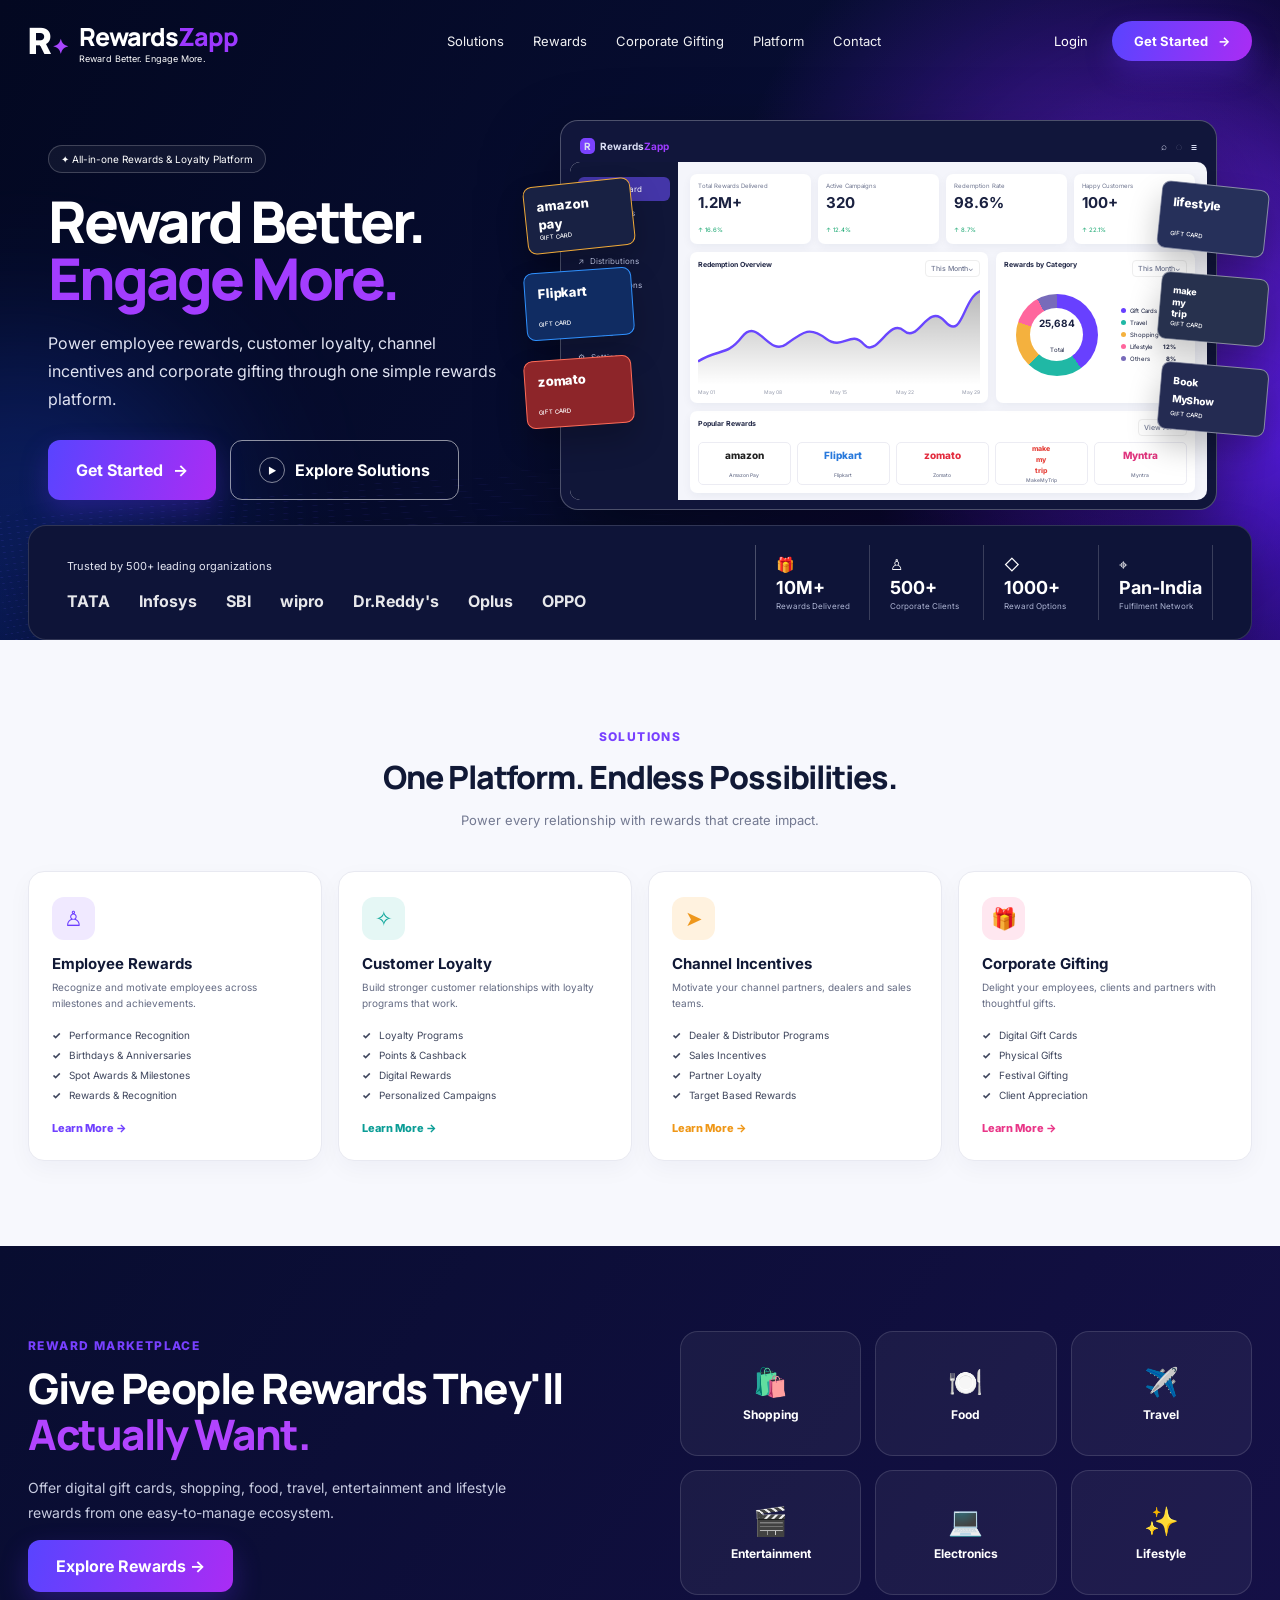
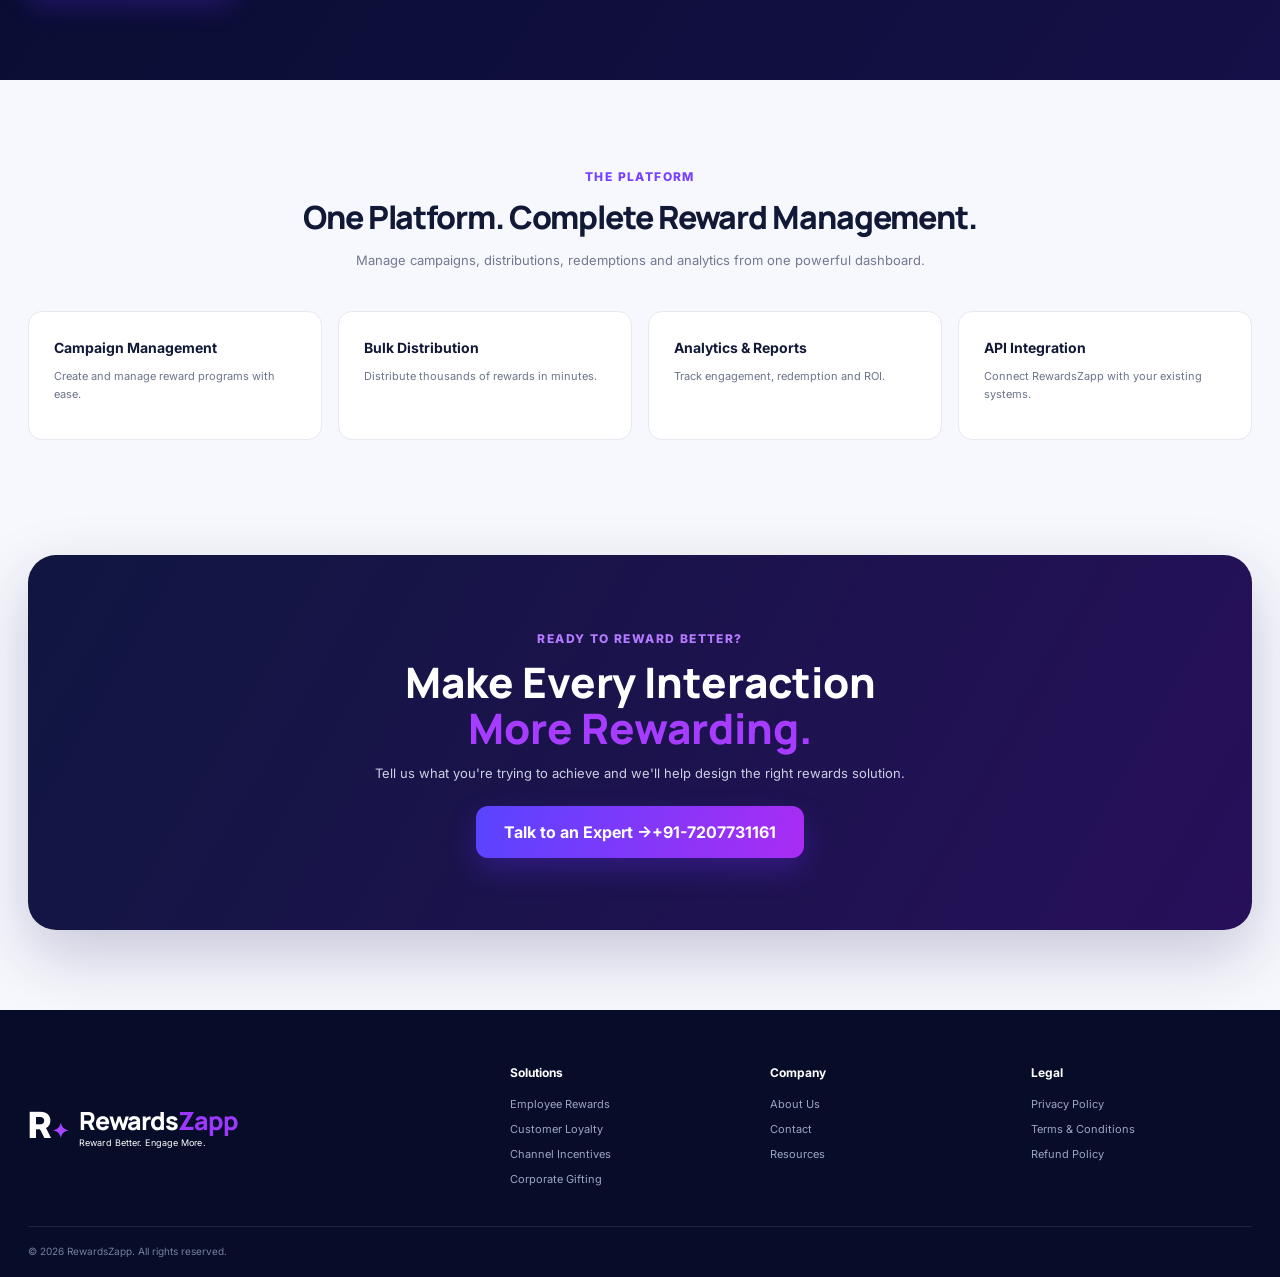
==== index.html @ c6e9d7d0 "Update index.html" ====
<!DOCTYPE html>
<html lang="en">
<head>
  <meta charset="UTF-8" />
  <meta name="viewport" content="width=device-width, initial-scale=1.0" />
  <meta name="description" content="RewardsZapp — Reward better. Engage more. Employee rewards, customer loyalty, channel incentives and corporate gifting." />
  <title>RewardsZapp — Reward Better. Engage More.</title>
  <link rel="preconnect" href="https://fonts.googleapis.com">
  <link rel="preconnect" href="https://fonts.gstatic.com" crossorigin>
  <link href="https://fonts.googleapis.com/css2?family=Inter:wght@400;500;600;700;800&family=Manrope:wght@700;800&display=swap" rel="stylesheet">
  <link rel="stylesheet" href="styles.css" />
</head>
<body>
  <div class="page">

    <header class="nav-wrap">
      <nav class="nav container">
        <a class="brand" href="#">
          <span class="brand-mark">R<span>✦</span></span>
          <span>
            <strong>Rewards<span>Zapp</span></strong>
            <small>Reward Better. Engage More.</small>
          </span>
        </a>

        <button class="menu-toggle" aria-label="Open menu">☰</button>

        <div class="nav-links" id="navLinks">
          <a href="#solutions">Solutions <span></span></a>
          <a href="#rewards">Rewards</a>
          <a href="#gifting">Corporate Gifting</a>
          <a href="#industries">Platform</a>
          <a href="#contact">Contact</a>
        </div>

        <div class="nav-actions">
          <a href="#login" class="login">Login</a>
          <a href="#contact" class="btn btn-small">Get Started <span>→</span></a>
        </div>
      </nav>
    </header>

    <main>
      <section class="hero">
        <div class="hero-glow glow-a"></div>
        <div class="hero-glow glow-b"></div>
        <div class="hero-lines"></div>

        <div class="container hero-grid">
          <div class="hero-copy">
            <div class="eyebrow">✦ All-in-one Rewards &amp; Loyalty Platform</div>
            <h1>Reward Better.<br><em>Engage More.</em></h1>
            <p>Power employee rewards, customer loyalty, channel incentives and corporate gifting through one simple rewards platform.</p>
            <div class="hero-buttons">
              <a class="btn" href="#contact">Get Started <span>→</span></a>
              <a class="btn btn-outline" href="#solutions"><span class="play">▶</span> Explore Solutions</a>
            </div>
          </div>

          <div class="dashboard-stage" aria-label="RewardsZapp dashboard preview">
            <div class="gift-card gc-amazon">amazon<span>pay</span><small>GIFT CARD</small></div>
            <div class="gift-card gc-flip">Flipkart <small>GIFT CARD</small></div>
            <div class="gift-card gc-zomato">zomato <small>GIFT CARD</small></div>
            <div class="gift-card gc-life">lifestyle<small>GIFT CARD</small></div>
            <div class="gift-card gc-trip">make<span>my</span>trip<small>GIFT CARD</small></div>
            <div class="gift-card gc-book">Book<span>MyShow</span><small>GIFT CARD</small></div>

            <div class="dashboard">
              <div class="dash-top">
                <strong><span class="mini-logo">R</span> Rewards<span>Zapp</span></strong>
                <span>⌕ &nbsp; ◌ &nbsp; ☰</span>
              </div>
              <div class="dash-body">
                <aside>
                  <div class="side-active">▣ &nbsp; Dashboard</div>
                  <div>♧ &nbsp; Campaigns</div>
                  <div>♧ &nbsp; Rewards</div>
                  <div>↗ &nbsp; Distributions</div>
                  <div>♢ &nbsp; Redemptions</div>
                  <div>▤ &nbsp; Reports</div>
                  <div>♙ &nbsp; Users</div>
                  <div>⚙ &nbsp; Settings</div>
                </aside>
                <div class="dash-content">
                  <div class="stats">
                    <div><small>Total Rewards Delivered</small><b>1.2M+</b><i>↑ 16.6%</i></div>
                    <div><small>Active Campaigns</small><b>320</b><i>↑ 12.4%</i></div>
                    <div><small>Redemption Rate</small><b>98.6%</b><i>↑ 8.7%</i></div>
                    <div><small>Happy Customers</small><b>100+</b><i>↑ 22.1%</i></div>
                  </div>
                  <div class="charts">
                    <div class="chart-card">
                      <div class="chart-title">Redemption Overview <span>This Month⌄</span></div>
                      <svg viewBox="0 0 480 170" preserveAspectRatio="none" aria-hidden="true">
                        <defs><linearGradient id="fill" x1="0" x2="0" y1="0" y2="1"><stop offset="0" stop-opacity=".28"/><stop offset="1" stop-opacity="0"/></linearGradient></defs>
                        <path d="M0 132 C35 110 48 125 75 92 S120 125 150 104 S190 75 218 95 S260 80 282 104 S325 60 350 82 S390 35 420 67 S450 30 480 18 L480 170 L0 170Z" fill="url(#fill)"/>
                        <path d="M0 132 C35 110 48 125 75 92 S120 125 150 104 S190 75 218 95 S260 80 282 104 S325 60 350 82 S390 35 420 67 S450 30 480 18" fill="none" stroke="#6946ff" stroke-width="4"/>
                      </svg>
                      <div class="months"><span>May 01</span><span>May 08</span><span>May 15</span><span>May 22</span><span>May 29</span></div>
                    </div>
                    <div class="chart-card donut-card">
                      <div class="chart-title">Rewards by Category <span>This Month⌄</span></div>
                      <div class="donut-wrap">
                        <div class="donut"><div><b>25,684</b><small>Total</small></div></div>
                        <ul>
                          <li><span></span>Gift Cards <b>40%</b></li>
                          <li><span></span>Travel <b>22%</b></li>
                          <li><span></span>Shopping <b>18%</b></li>
                          <li><span></span>Lifestyle <b>12%</b></li>
                          <li><span></span>Others <b>8%</b></li>
                        </ul>
                      </div>
                    </div>
                  </div>
                  <div class="popular">
                    <div class="chart-title">Popular Rewards <span>View All →</span></div>
                    <div class="reward-row">
                      <div>amazon<small>Amazon Pay</small></div>
                      <div>Flipkart<small>Flipkart</small></div>
                      <div>zomato<small>Zomato</small></div>
                      <div>make<span>my</span>trip<small>MakeMyTrip</small></div>
                      <div>Myntra<small>Myntra</small></div>
                    </div>
                  </div>
                </div>
              </div>
            </div>
          </div>
        </div>

        <div class="container trust-card">
          <div class="trust-brands">
            <small>Trusted by 500+ leading organizations</small>
            <div class="logos">
              <b>TATA</b><b>Infosys</b><b>SBI</b><b>wipro</b><b>Dr.Reddy's</b><b>Oplus</b><b>OPPO</b>
            </div>
          </div>
          <div class="metrics">
            <div><span>🎁</span><b>10M+</b><small>Rewards Delivered</small></div>
            <div><span>♙</span><b>500+</b><small>Corporate Clients</small></div>
            <div><span>◇</span><b>1000+</b><small>Reward Options</small></div>
            <div><span>⌖</span><b>Pan-India</b><small>Fulfilment Network</small></div>
          </div>
        </div>
      </section>

      <section class="solutions section" id="solutions">
        <div class="container">
          <div class="section-heading">
            <span>SOLUTIONS</span>
            <h2>One Platform. <strong>Endless Possibilities.</strong></h2>
            <p>Power every relationship with rewards that create impact.</p>
          </div>

          <div class="solution-grid">
            <article class="solution-card purple">
              <div class="icon">♙</div><h3>Employee Rewards</h3>
              <p>Recognize and motivate employees across milestones and achievements.</p>
              <ul><li>Performance Recognition</li><li>Birthdays &amp; Anniversaries</li><li>Spot Awards &amp; Milestones</li><li>Rewards &amp; Recognition</li></ul>
              <a href="#contact">Learn More →</a>
            </article>
            <article class="solution-card teal">
              <div class="icon">✧</div><h3>Customer Loyalty</h3>
              <p>Build stronger customer relationships with loyalty programs that work.</p>
              <ul><li>Loyalty Programs</li><li>Points &amp; Cashback</li><li>Digital Rewards</li><li>Personalized Campaigns</li></ul>
              <a href="#contact">Learn More →</a>
            </article>
            <article class="solution-card orange">
              <div class="icon">➤</div><h3>Channel Incentives</h3>
              <p>Motivate your channel partners, dealers and sales teams.</p>
              <ul><li>Dealer &amp; Distributor Programs</li><li>Sales Incentives</li><li>Partner Loyalty</li><li>Target Based Rewards</li></ul>
              <a href="#contact">Learn More →</a>
            </article>
            <article class="solution-card pink" id="gifting">
              <div class="icon">🎁</div><h3>Corporate Gifting</h3>
              <p>Delight your employees, clients and partners with thoughtful gifts.</p>
              <ul><li>Digital Gift Cards</li><li>Physical Gifts</li><li>Festival Gifting</li><li>Client Appreciation</li></ul>
              <a href="#contact">Learn More →</a>
            </article>
          </div>
        </div>
      </section>

      <section class="dark-section section" id="rewards">
        <div class="container two-col">
          <div>
            <span class="section-kicker">REWARD MARKETPLACE</span>
            <h2>Give People Rewards They'll <em>Actually Want.</em></h2>
            <p>Offer digital gift cards, shopping, food, travel, entertainment and lifestyle rewards from one easy-to-manage ecosystem.</p>
            <a class="btn" href="#contact">Explore Rewards →</a>
          </div>
          <div class="reward-bubbles">
            <div>🛍️<b>Shopping</b></div><div>🍽️<b>Food</b></div><div>✈️<b>Travel</b></div>
            <div>🎬<b>Entertainment</b></div><div>💻<b>Electronics</b></div><div>✨<b>Lifestyle</b></div>
          </div>
        </div>
      </section>

      <section class="section platform" id="industries">
        <div class="container">
          <div class="section-heading"><span>THE PLATFORM</span><h2>One Platform. <strong>Complete Reward Management.</strong></h2><p>Manage campaigns, distributions, redemptions and analytics from one powerful dashboard.</p></div>
          <div class="feature-grid">
            <div><b>Campaign Management</b><p>Create and manage reward programs with ease.</p></div>
            <div><b>Bulk Distribution</b><p>Distribute thousands of rewards in minutes.</p></div>
            <div><b>Analytics &amp; Reports</b><p>Track engagement, redemption and ROI.</p></div>
            <div><b>API Integration</b><p>Connect RewardsZapp with your existing systems.</p></div>
          </div>
        </div>
      </section>

      <section class="cta section" id="contact">
        <div class="container cta-box">
          <span>READY TO REWARD BETTER?</span>
          <h2>Make Every Interaction<br><em>More Rewarding.</em></h2>
          <p>Tell us what you're trying to achieve and we'll help design the right rewards solution.</p>
          <a class="btn" href="mailto:info@rewardszapp.com">Talk to an Expert →+91-7207731161</a>
        </div>
      </section>
    </main>

    <footer id="about">
      <div class="container footer-grid">
        <div class="brand">
          <span class="brand-mark">R<span>✦</span></span>
          <span><strong>Rewards<span>Zapp</span></strong><small>Reward Better. Engage More.</small></span>
        </div>
        <div><h4>Solutions</h4><a href="#solutions">Employee Rewards</a><a href="#solutions">Customer Loyalty</a><a href="#solutions">Channel Incentives</a><a href="#gifting">Corporate Gifting</a></div>
        <div><h4>Company</h4><a href="#about">About Us</a><a href="#contact">Contact</a><a href="#resources">Resources</a></div>
        <div><h4>Legal</h4><a href="#">Privacy Policy</a><a href="#">Terms &amp; Conditions</a><a href="#">Refund Policy</a></div>
      </div>
      <div class="container copyright">© <span id="year"></span> RewardsZapp. All rights reserved.</div>
    </footer>
  </div>

  <script src="script.js"></script>
</body>
</html>
---- styles.css ----
:root{
  --navy:#060b2a;--navy2:#0b1240;--purple:#6d3cff;--violet:#9a35ff;--text:#111936;
  --muted:#69708a;--bg:#f7f8fd;--white:#fff;--line:#e9eaf3;--shadow:0 22px 60px rgba(18,18,61,.12);
}
*{box-sizing:border-box}html{scroll-behavior:smooth}body{margin:0;font-family:Inter,Arial,sans-serif;color:var(--text);background:var(--bg)}
a{text-decoration:none;color:inherit}.container{width:min(1400px,calc(100% - 56px));margin:auto}
.nav-wrap{position:absolute;z-index:20;left:0;right:0;top:0}.nav{height:82px;display:flex;align-items:center;gap:35px;color:#fff}
.brand{display:flex;align-items:center;gap:10px;min-width:245px}.brand-mark{font-size:36px;font-weight:800;color:#fff;line-height:1}.brand-mark span{color:#a846ff;font-size:20px}.brand strong{display:block;font:800 25px Manrope,Inter,sans-serif;letter-spacing:-1px}.brand strong span{color:#9d38ff}.brand small{display:block;font-size:9px;margin-top:-1px;letter-spacing:.1px}
.nav-links{display:flex;align-items:center;justify-content:center;gap:29px;flex:1;font-size:13px}.nav-links a{opacity:.94;transition:.2s}.nav-links a:hover{color:#c28aff}.nav-actions{display:flex;align-items:center;gap:24px;font-size:13px}.btn{display:inline-flex;align-items:center;justify-content:center;gap:10px;padding:16px 28px;border-radius:12px;background:linear-gradient(105deg,#5944ff,#aa2cf4);color:#fff;font-weight:700;box-shadow:0 12px 28px rgba(105,48,255,.28);transition:.25s;white-space:nowrap}.btn:hover{transform:translateY(-2px);box-shadow:0 18px 35px rgba(105,48,255,.38)}.btn-small{padding:12px 22px;border-radius:22px}.btn-outline{background:transparent;border:1px solid rgba(255,255,255,.55);box-shadow:none}.play{border:1px solid rgba(255,255,255,.5);width:26px;height:26px;border-radius:50%;display:grid;place-items:center;font-size:9px}.menu-toggle{display:none;margin-left:auto;background:none;border:0;color:#fff;font-size:26px}

.hero{position:relative;overflow:hidden;color:#fff;min-height:590px;padding:120px 0 0;background:radial-gradient(circle at 82% 35%,rgba(116,35,255,.45),transparent 28%),radial-gradient(circle at 100% 70%,rgba(91,30,255,.72),transparent 30%),linear-gradient(118deg,#030821,#070d32 55%,#170548)}
.hero:after{content:"";position:absolute;inset:auto 0 0;height:210px;background:linear-gradient(180deg,transparent,rgba(0,0,0,.08));pointer-events:none}.hero-glow{position:absolute;width:400px;height:400px;border-radius:50%;filter:blur(80px);opacity:.25}.glow-a{right:-100px;top:100px;background:#8c2cff}.glow-b{left:-180px;bottom:-100px;background:#1f57ff}.hero-lines{position:absolute;inset:auto 0 0;height:180px;opacity:.28;background:repeating-radial-gradient(ellipse at 15% 100%,transparent 0 18px,rgba(99,85,255,.5) 19px 20px,transparent 21px 36px);mask-image:linear-gradient(90deg,#000,transparent 65%);transform:rotate(-5deg)}
.hero-grid{position:relative;z-index:2;display:grid;grid-template-columns:39% 61%;align-items:center;min-height:395px}.hero-copy{padding-left:20px}.eyebrow{display:inline-block;padding:7px 12px;border:1px solid rgba(255,255,255,.2);border-radius:20px;background:rgba(255,255,255,.05);font-size:10px;margin-bottom:20px}.hero h1{font:800 clamp(46px,4.5vw,70px)/.99 Manrope,Inter,sans-serif;letter-spacing:-3px;margin:0 0 22px}.hero h1 em{font-style:normal;color:#a33dff}.hero-copy p{font-size:16px;line-height:1.75;max-width:510px;color:#e1e4f3;margin-bottom:27px}.hero-buttons{display:flex;gap:14px}.dashboard-stage{position:relative;height:405px}.dashboard{position:absolute;right:35px;top:0;width:min(660px,88%);height:390px;background:#11163b;border:1px solid rgba(255,255,255,.25);border-radius:18px;padding:9px;box-shadow:0 35px 80px rgba(0,0,0,.42);z-index:4}.dash-top{height:32px;display:flex;justify-content:space-between;align-items:center;font-size:10px;color:#d8dcf3;padding:0 10px}.dash-top strong{font-size:10px}.dash-top strong span:last-child{color:#9d3cff}.mini-logo{background:#7b42ff;border-radius:5px;padding:2px 4px;margin-right:3px}.dash-body{display:flex;height:calc(100% - 32px);background:#f4f5fb;border-radius:10px;overflow:hidden;color:#1a2140}.dash-body aside{width:108px;background:#101638;color:#bec6e5;padding:15px 8px;font-size:8px;line-height:3}.side-active{background:#4436a8;border-radius:6px;color:#fff;padding:0 7px}.dash-content{padding:12px;width:calc(100% - 108px)}.stats{display:grid;grid-template-columns:repeat(4,1fr);gap:7px}.stats div,.chart-card,.popular{background:#fff;border-radius:7px;padding:8px;box-shadow:0 3px 10px rgba(22,30,70,.05)}.stats small{font-size:6px;color:#6f7690;display:block}.stats b{display:block;font-size:15px;margin:4px 0}.stats i{font-style:normal;font-size:6px;color:#13a56d}.charts{display:grid;grid-template-columns:1.5fr 1fr;gap:8px;margin-top:8px}.chart-card{height:151px}.chart-title{font-size:7px;font-weight:700;color:#252b49;display:flex;justify-content:space-between}.chart-title span{font-weight:500;color:#737a94;border:1px solid #eee;padding:3px 5px;border-radius:4px}.chart-card svg{width:100%;height:105px;margin-top:3px}.months{display:flex;justify-content:space-between;font-size:5px;color:#9298aa}.donut-wrap{display:flex;align-items:center;justify-content:space-around;height:115px}.donut{width:82px;height:82px;border-radius:50%;background:conic-gradient(#6840ff 0 40%,#20b8a5 40% 62%,#f4b13e 62% 80%,#ff669d 80% 92%,#786bba 92%);display:grid;place-items:center}.donut>div{width:53px;height:53px;border-radius:50%;background:#fff;display:grid;place-items:center;text-align:center}.donut b{font-size:10px}.donut small{font-size:6px}.donut-card ul{list-style:none;padding:0;margin:0;font-size:6px;line-height:2}.donut-card li{display:flex;gap:4px;align-items:center}.donut-card li span{width:5px;height:5px;border-radius:50%;background:#6840ff}.donut-card li:nth-child(2) span{background:#20b8a5}.donut-card li:nth-child(3) span{background:#f4b13e}.donut-card li:nth-child(4) span{background:#ff669d}.donut-card li:nth-child(5) span{background:#786bba}.donut-card li b{margin-left:auto}.popular{margin-top:8px}.reward-row{display:grid;grid-template-columns:repeat(5,1fr);gap:6px;margin-top:6px}.reward-row div{height:43px;border:1px solid #ececf3;border-radius:5px;display:grid;place-items:center;font-size:10px;font-weight:800}.reward-row div:nth-child(1){color:#222}.reward-row div:nth-child(2){color:#2879dc}.reward-row div:nth-child(3){color:#e32c3e}.reward-row div:nth-child(4){color:#e6463f;font-size:7px}.reward-row div:nth-child(5){color:#df347d}.reward-row small{font-size:5px;font-weight:500;color:#6f7690}.gift-card{position:absolute;z-index:7;width:108px;height:68px;border:1px solid rgba(255,255,255,.45);border-radius:9px;padding:12px;color:#fff;font-weight:800;font-size:13px;box-shadow:0 16px 30px rgba(0,0,0,.22);transform:rotate(-6deg);display:flex;flex-direction:column;justify-content:space-between}.gift-card small{font-size:6px;font-weight:500}.gc-amazon{left:20px;top:62px;background:#182143;border-color:#f0aa38}.gc-flip{left:20px;top:150px;background:#102c62;border-color:#2f91ff;transform:rotate(-4deg)}.gc-zomato{left:20px;top:238px;background:#8d2529;border-color:#ff6c58;transform:rotate(-4deg)}.gc-life{right:-15px;top:65px;background:#26305a;transform:rotate(6deg);font-size:12px}.gc-trip{right:-15px;top:155px;background:#27314e;transform:rotate(5deg);font-size:9px}.gc-book{right:-15px;top:245px;background:#242b52;transform:rotate(5deg);font-size:10px}.trust-card{position:relative;z-index:5;margin-top:0;background:#0e1438;border:1px solid rgba(255,255,255,.14);border-radius:18px;min-height:115px;display:grid;grid-template-columns:1.5fr 1fr;align-items:center;padding:18px 38px;box-shadow:0 20px 45px rgba(0,0,0,.24)}.trust-brands small{font-size:11px;color:#e3e5f1}.logos{display:flex;gap:29px;align-items:center;margin-top:17px;color:#fff;font-size:16px}.logos b{opacity:.9;white-space:nowrap}.metrics{display:grid;grid-template-columns:repeat(4,1fr);height:75px;border-left:1px solid rgba(255,255,255,.25)}.metrics div{display:flex;flex-direction:column;justify-content:center;padding-left:20px;border-right:1px solid rgba(255,255,255,.18)}.metrics span{font-size:15px}.metrics b{font-size:18px;margin-top:3px}.metrics small{font-size:8px;color:#aeb5d3;margin-top:3px}

.section{padding:85px 0}.section-heading{text-align:center;margin-bottom:43px}.section-heading>span,.section-kicker,.cta-box>span{font-size:12px;color:#7840ff;font-weight:800;letter-spacing:1.4px}.section-heading h2{font:800 32px Manrope,Inter,sans-serif;margin:10px 0 7px;letter-spacing:-1.1px}.section-heading h2 strong{font-weight:800}.section-heading p{color:#737991;font-size:13px}.solution-grid{display:grid;grid-template-columns:repeat(4,1fr);gap:16px}.solution-card{background:#fff;border:1px solid #e8e9f1;border-radius:16px;padding:25px 23px;min-height:285px;transition:.25s;box-shadow:0 8px 25px rgba(25,30,70,.04)}.solution-card:hover{transform:translateY(-7px);box-shadow:var(--shadow)}.solution-card .icon{width:43px;height:43px;border-radius:12px;display:grid;place-items:center;font-size:21px;margin-bottom:14px;background:#f0e9ff;color:#6c3dff}.solution-card h3{font-size:15px;margin:0 0 7px}.solution-card p{font-size:10px;line-height:1.55;color:#646b83;margin:0 0 14px}.solution-card ul{padding:0;margin:0;list-style:none;font-size:10px;color:#3f465d;line-height:2}.solution-card li:before{content:"✓";font-weight:800;margin-right:8px}.solution-card a{display:block;margin-top:16px;font-size:11px;font-weight:800;color:#7040ff}.teal .icon{background:#e5f7f5;color:#0ca69a}.teal a{color:#0b9d96}.orange .icon{background:#fff2df;color:#ee971c}.orange a{color:#ef9717}.pink .icon{background:#ffe7f0;color:#ed3b8e}.pink a{color:#e93688}

.dark-section{background:linear-gradient(125deg,#080d30,#151047);color:#fff}.two-col{display:grid;grid-template-columns:1fr 1fr;gap:80px;align-items:center}.two-col h2{font:800 42px/1.08 Manrope,Inter,sans-serif;letter-spacing:-1.5px;margin:12px 0 18px}.two-col h2 em{font-style:normal;color:#b244ff}.two-col p{color:#c8cce1;line-height:1.8;max-width:530px;font-size:14px}.reward-bubbles{display:grid;grid-template-columns:repeat(3,1fr);gap:14px}.reward-bubbles div{height:125px;border:1px solid rgba(255,255,255,.13);border-radius:18px;background:rgba(255,255,255,.05);display:flex;flex-direction:column;align-items:center;justify-content:center;font-size:28px;transition:.25s}.reward-bubbles div:hover{background:rgba(127,67,255,.17);transform:translateY(-5px)}.reward-bubbles b{font-size:12px;margin-top:8px}.feature-grid{display:grid;grid-template-columns:repeat(4,1fr);gap:16px}.feature-grid div{background:#fff;border:1px solid #e7e8f0;border-radius:14px;padding:25px}.feature-grid b{font-size:14px}.feature-grid p{font-size:11px;color:#6d748b;line-height:1.6}.cta{padding-top:30px;padding-bottom:80px}.cta-box{border-radius:28px;background:linear-gradient(120deg,#101640,#27105a);color:#fff;text-align:center;padding:72px 20px;box-shadow:0 25px 65px rgba(32,23,92,.22)}.cta-box>span{color:#b57aff}.cta-box h2{font:800 42px/1.1 Manrope,Inter,sans-serif;margin:12px 0}.cta-box h2 em{font-style:normal;color:#a63cff}.cta-box p{color:#cbd0e2;font-size:13px;margin-bottom:25px}
footer{background:#070c29;color:#fff;padding:55px 0 20px}.footer-grid{display:grid;grid-template-columns:2fr 1fr 1fr 1fr;gap:40px}.footer-grid>div:not(.brand){display:flex;flex-direction:column;gap:11px}.footer-grid h4{margin:0 0 6px;font-size:12px}.footer-grid a{font-size:11px;color:#9da4c1}.copyright{border-top:1px solid rgba(255,255,255,.1);margin-top:40px;padding-top:18px;font-size:10px;color:#777f9e}

@media(max-width:1100px){.nav-links{gap:16px}.nav{gap:15px}.brand{min-width:200px}.hero-grid{grid-template-columns:1fr}.hero-copy{text-align:center;padding:0}.hero-copy p{margin-left:auto;margin-right:auto}.hero-buttons{justify-content:center}.dashboard-stage{margin-top:35px}.hero{padding-top:105px}.trust-card{margin-top:25px}.solution-grid{grid-template-columns:repeat(2,1fr)}.feature-grid{grid-template-columns:repeat(2,1fr)}}
@media(max-width:760px){.container{width:min(100% - 28px,650px)}.nav{height:72px}.nav-links{display:none;position:absolute;top:65px;left:14px;right:14px;background:#0b1137;border:1px solid rgba(255,255,255,.15);border-radius:14px;padding:18px;flex-direction:column;align-items:flex-start}.nav-links.open{display:flex}.nav-actions{display:none}.menu-toggle{display:block}.brand strong{font-size:20px}.brand-mark{font-size:30px}.hero{padding-top:100px}.hero h1{font-size:46px;letter-spacing:-2px}.hero-copy p{font-size:14px}.hero-buttons{flex-direction:column;align-items:center}.dashboard-stage{height:300px;transform:scale(.73);transform-origin:top center;margin-bottom:-80px}.dashboard{right:0;width:100%}.gift-card{display:none}.trust-card{grid-template-columns:1fr;padding:20px}.logos{gap:14px;flex-wrap:wrap;font-size:11px}.metrics{border-left:0;border-top:1px solid rgba(255,255,255,.2);margin-top:20px;padding-top:12px}.metrics div{padding-left:8px}.metrics b{font-size:13px}.metrics small{font-size:7px}.solution-grid,.feature-grid{grid-template-columns:1fr}.section{padding:65px 0}.two-col{grid-template-columns:1fr;gap:40px}.two-col h2{font-size:34px}.reward-bubbles{grid-template-columns:repeat(2,1fr)}.footer-grid{grid-template-columns:1fr 1fr}.footer-grid .brand{grid-column:1/-1}.cta-box{padding:55px 20px}.cta-box h2{font-size:34px}}
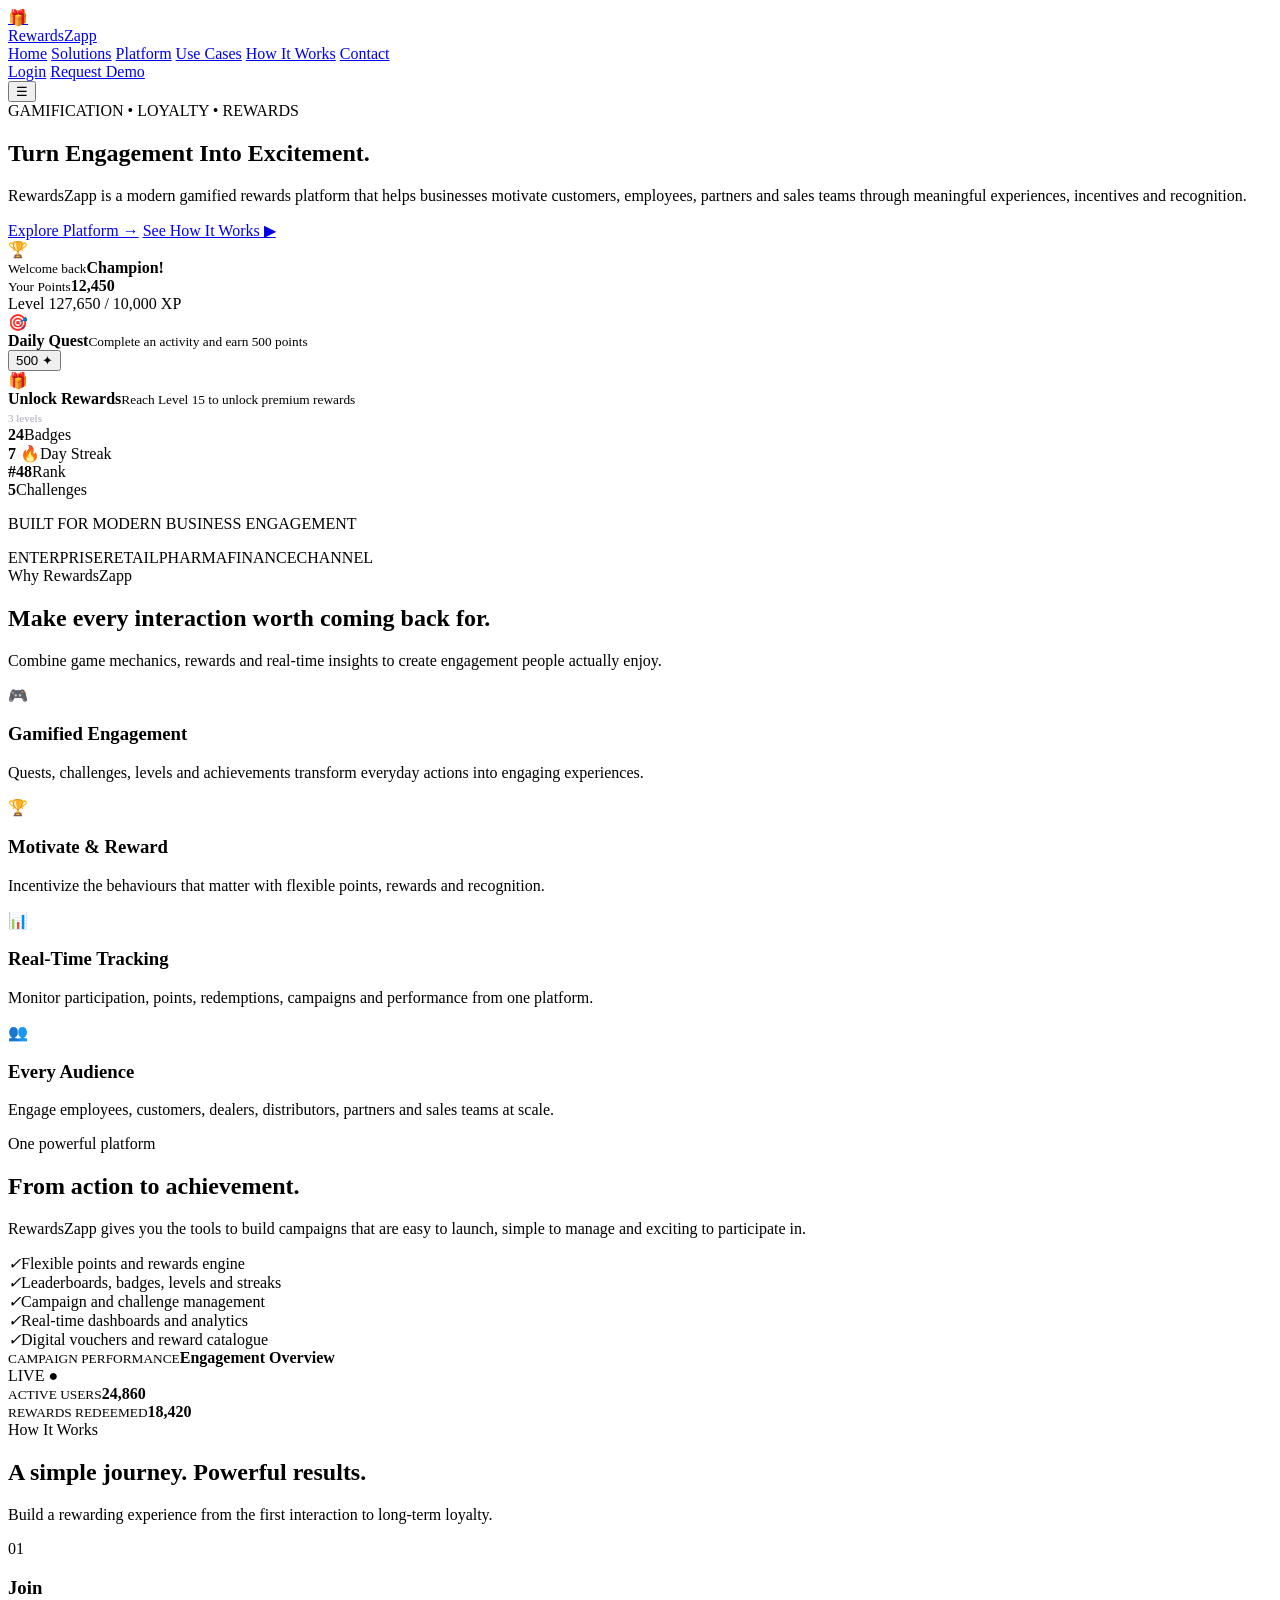
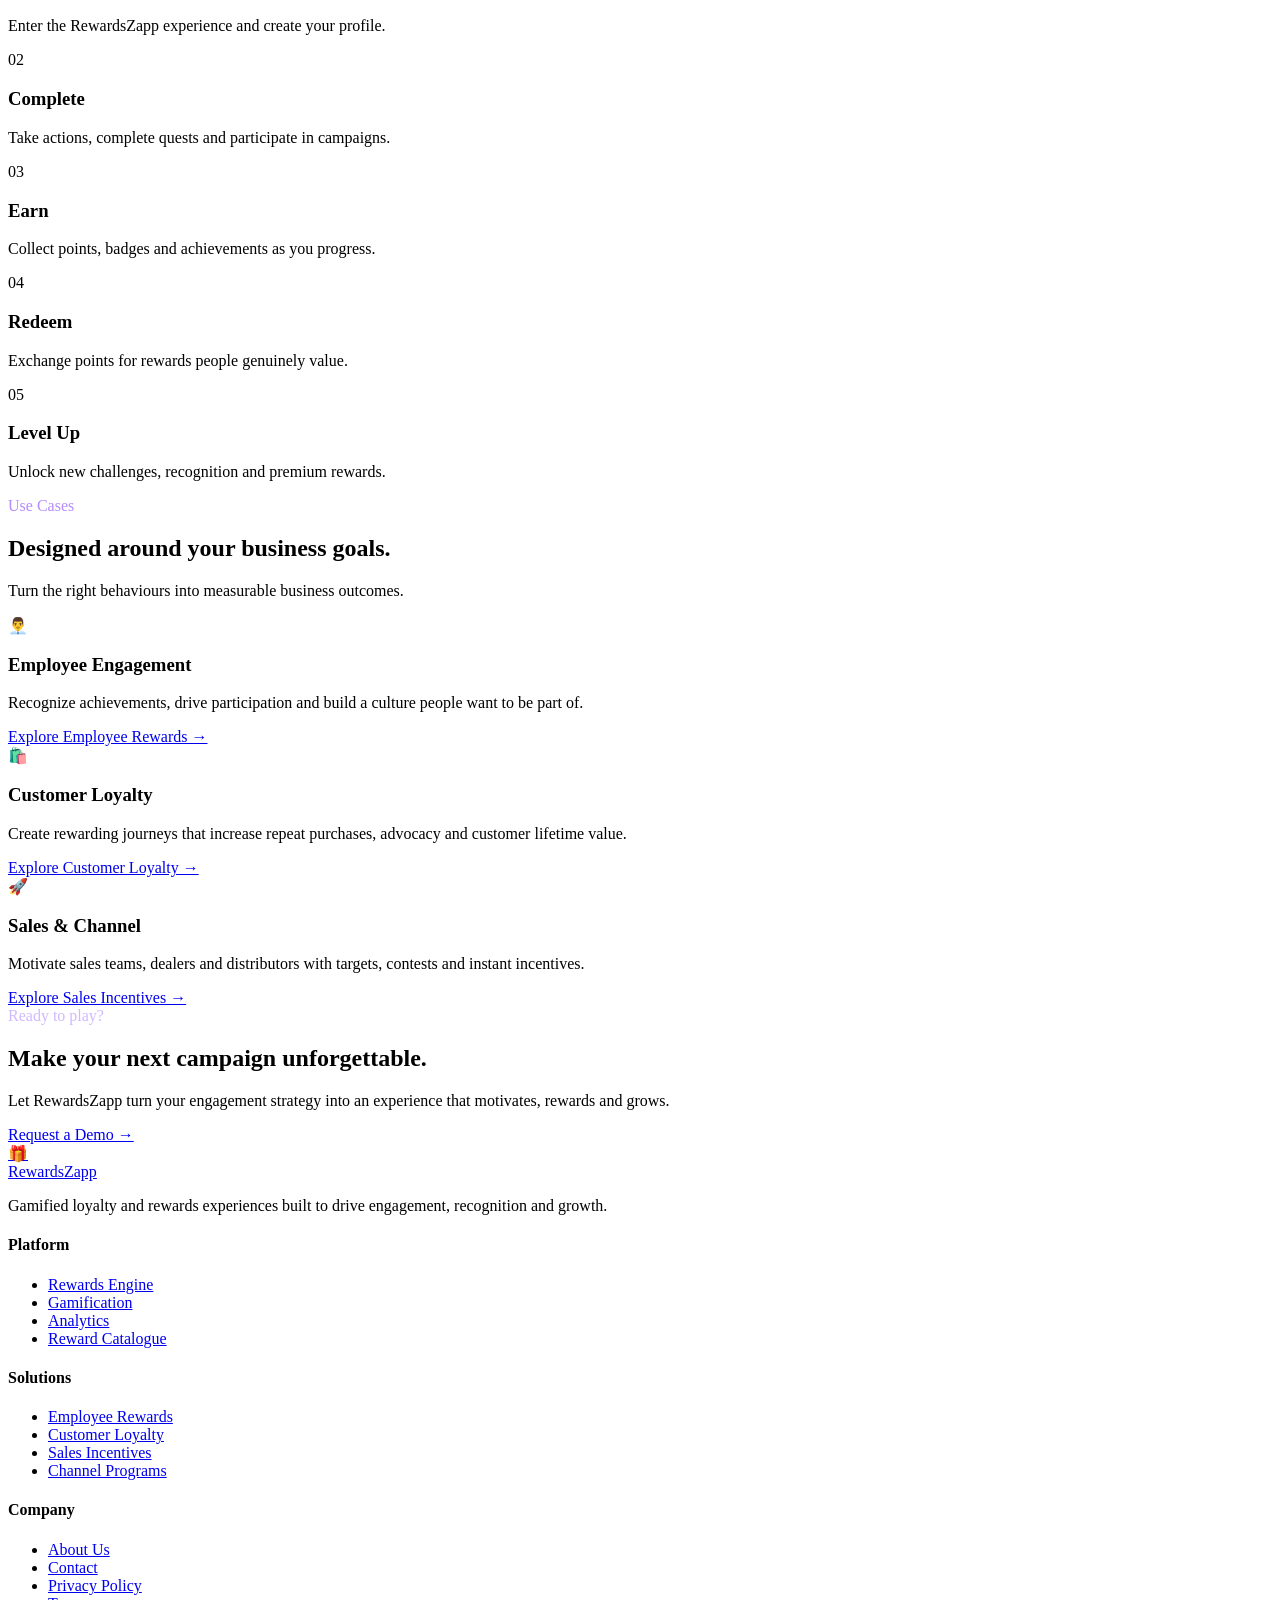
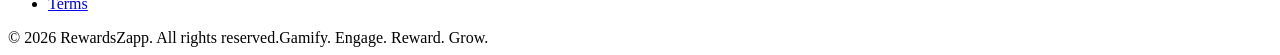
==== commit efd1f7c0: "Add files via upload" ====
--- a/index.html
+++ b/index.html
@@ -3,235 +3,230 @@
 <head>
   <meta charset="UTF-8" />
   <meta name="viewport" content="width=device-width, initial-scale=1.0" />
-  <meta name="description" content="RewardsZapp — Reward better. Engage more. Employee rewards, customer loyalty, channel incentives and corporate gifting." />
-  <title>RewardsZapp — Reward Better. Engage More.</title>
+  <title>RewardsZapp — Gamified Loyalty & Engagement</title>
+  <meta name="description" content="RewardsZapp helps brands turn customer and employee engagement into measurable growth through gamification, rewards and loyalty." />
   <link rel="preconnect" href="https://fonts.googleapis.com">
   <link rel="preconnect" href="https://fonts.gstatic.com" crossorigin>
-  <link href="https://fonts.googleapis.com/css2?family=Inter:wght@400;500;600;700;800&family=Manrope:wght@700;800&display=swap" rel="stylesheet">
-  <link rel="stylesheet" href="styles.css" />
+  <link href="https://fonts.googleapis.com/css2?family=DM+Sans:wght@400;500;600;700&family=Plus+Jakarta+Sans:wght@500;600;700;800&display=swap" rel="stylesheet">
+    <link rel="stylesheet" href="css/style.css">
 </head>
+
+</head>
+
 <body>
-  <div class="page">
-
-    <header class="nav-wrap">
-      <nav class="nav container">
-        <a class="brand" href="#">
-          <span class="brand-mark">R<span>✦</span></span>
-          <span>
-            <strong>Rewards<span>Zapp</span></strong>
-            <small>Reward Better. Engage More.</small>
-          </span>
+  <div class="nav-wrap">
+    <div class="container">
+      <nav>
+        <a class="logo" href="#">
+          <div class="logo-mark">🎁</div>
+          Rewards<span>Zapp</span>
         </a>
-
-        <button class="menu-toggle" aria-label="Open menu">☰</button>
-
-        <div class="nav-links" id="navLinks">
-          <a href="#solutions">Solutions <span></span></a>
-          <a href="#rewards">Rewards</a>
-          <a href="#gifting">Corporate Gifting</a>
-          <a href="#industries">Platform</a>
+        <div class="links">
+          <a href="#home">Home</a>
+          <a href="#solutions">Solutions</a>
+          <a href="#platform">Platform</a>
+          <a href="#use-cases">Use Cases</a>
+          <a href="#how-it-works">How It Works</a>
           <a href="#contact">Contact</a>
         </div>
-
         <div class="nav-actions">
-          <a href="#login" class="login">Login</a>
-          <a href="#contact" class="btn btn-small">Get Started <span>→</span></a>
-        </div>
+          <a href="#login" class="btn btn-outline">Login</a>
+          <a href="#contact" class="btn btn-gold">Request Demo</a>
+        </div>
+        <button class="menu" aria-label="Open menu">☰</button>
       </nav>
-    </header>
-
-    <main>
-      <section class="hero">
-        <div class="hero-glow glow-a"></div>
-        <div class="hero-glow glow-b"></div>
-        <div class="hero-lines"></div>
-
-        <div class="container hero-grid">
-          <div class="hero-copy">
-            <div class="eyebrow">✦ All-in-one Rewards &amp; Loyalty Platform</div>
-            <h1>Reward Better.<br><em>Engage More.</em></h1>
-            <p>Power employee rewards, customer loyalty, channel incentives and corporate gifting through one simple rewards platform.</p>
-            <div class="hero-buttons">
-              <a class="btn" href="#contact">Get Started <span>→</span></a>
-              <a class="btn btn-outline" href="#solutions"><span class="play">▶</span> Explore Solutions</a>
+    </div>
+  </div>
+
+  <main>
+    <section class="hero" id="home">
+      <div class="container hero-grid">
+        <div class="reveal">
+          <div class="eyebrow"><i></i> GAMIFICATION • LOYALTY • REWARDS</div>
+          <h1>Turn Engagement Into <span class="gradient-text">Excitement.</span></h1>
+          <p class="hero-copy">
+            RewardsZapp is a modern gamified rewards platform that helps businesses
+            motivate customers, employees, partners and sales teams through meaningful
+            experiences, incentives and recognition.
+          </p>
+          <div class="hero-buttons">
+            <a href="#platform" class="btn btn-gold">Explore Platform →</a>
+            <a href="#how-it-works" class="btn btn-ghost">See How It Works ▶</a>
+          </div>
+        </div>
+
+        <div class="dashboard float reveal">
+          <div class="dash-top">
+            <div class="user">
+              <div class="avatar">🏆</div>
+              <div><small>Welcome back</small><strong>Champion!</strong></div>
             </div>
-          </div>
-
-          <div class="dashboard-stage" aria-label="RewardsZapp dashboard preview">
-            <div class="gift-card gc-amazon">amazon<span>pay</span><small>GIFT CARD</small></div>
-            <div class="gift-card gc-flip">Flipkart <small>GIFT CARD</small></div>
-            <div class="gift-card gc-zomato">zomato <small>GIFT CARD</small></div>
-            <div class="gift-card gc-life">lifestyle<small>GIFT CARD</small></div>
-            <div class="gift-card gc-trip">make<span>my</span>trip<small>GIFT CARD</small></div>
-            <div class="gift-card gc-book">Book<span>MyShow</span><small>GIFT CARD</small></div>
-
-            <div class="dashboard">
-              <div class="dash-top">
-                <strong><span class="mini-logo">R</span> Rewards<span>Zapp</span></strong>
-                <span>⌕ &nbsp; ◌ &nbsp; ☰</span>
-              </div>
-              <div class="dash-body">
-                <aside>
-                  <div class="side-active">▣ &nbsp; Dashboard</div>
-                  <div>♧ &nbsp; Campaigns</div>
-                  <div>♧ &nbsp; Rewards</div>
-                  <div>↗ &nbsp; Distributions</div>
-                  <div>♢ &nbsp; Redemptions</div>
-                  <div>▤ &nbsp; Reports</div>
-                  <div>♙ &nbsp; Users</div>
-                  <div>⚙ &nbsp; Settings</div>
-                </aside>
-                <div class="dash-content">
-                  <div class="stats">
-                    <div><small>Total Rewards Delivered</small><b>1.2M+</b><i>↑ 16.6%</i></div>
-                    <div><small>Active Campaigns</small><b>320</b><i>↑ 12.4%</i></div>
-                    <div><small>Redemption Rate</small><b>98.6%</b><i>↑ 8.7%</i></div>
-                    <div><small>Happy Customers</small><b>100+</b><i>↑ 22.1%</i></div>
-                  </div>
-                  <div class="charts">
-                    <div class="chart-card">
-                      <div class="chart-title">Redemption Overview <span>This Month⌄</span></div>
-                      <svg viewBox="0 0 480 170" preserveAspectRatio="none" aria-hidden="true">
-                        <defs><linearGradient id="fill" x1="0" x2="0" y1="0" y2="1"><stop offset="0" stop-opacity=".28"/><stop offset="1" stop-opacity="0"/></linearGradient></defs>
-                        <path d="M0 132 C35 110 48 125 75 92 S120 125 150 104 S190 75 218 95 S260 80 282 104 S325 60 350 82 S390 35 420 67 S450 30 480 18 L480 170 L0 170Z" fill="url(#fill)"/>
-                        <path d="M0 132 C35 110 48 125 75 92 S120 125 150 104 S190 75 218 95 S260 80 282 104 S325 60 350 82 S390 35 420 67 S450 30 480 18" fill="none" stroke="#6946ff" stroke-width="4"/>
-                      </svg>
-                      <div class="months"><span>May 01</span><span>May 08</span><span>May 15</span><span>May 22</span><span>May 29</span></div>
-                    </div>
-                    <div class="chart-card donut-card">
-                      <div class="chart-title">Rewards by Category <span>This Month⌄</span></div>
-                      <div class="donut-wrap">
-                        <div class="donut"><div><b>25,684</b><small>Total</small></div></div>
-                        <ul>
-                          <li><span></span>Gift Cards <b>40%</b></li>
-                          <li><span></span>Travel <b>22%</b></li>
-                          <li><span></span>Shopping <b>18%</b></li>
-                          <li><span></span>Lifestyle <b>12%</b></li>
-                          <li><span></span>Others <b>8%</b></li>
-                        </ul>
-                      </div>
-                    </div>
-                  </div>
-                  <div class="popular">
-                    <div class="chart-title">Popular Rewards <span>View All →</span></div>
-                    <div class="reward-row">
-                      <div>amazon<small>Amazon Pay</small></div>
-                      <div>Flipkart<small>Flipkart</small></div>
-                      <div>zomato<small>Zomato</small></div>
-                      <div>make<span>my</span>trip<small>MakeMyTrip</small></div>
-                      <div>Myntra<small>Myntra</small></div>
-                    </div>
-                  </div>
-                </div>
-              </div>
-            </div>
-          </div>
-        </div>
-
-        <div class="container trust-card">
-          <div class="trust-brands">
-            <small>Trusted by 500+ leading organizations</small>
-            <div class="logos">
-              <b>TATA</b><b>Infosys</b><b>SBI</b><b>wipro</b><b>Dr.Reddy's</b><b>Oplus</b><b>OPPO</b>
-            </div>
-          </div>
-          <div class="metrics">
-            <div><span>🎁</span><b>10M+</b><small>Rewards Delivered</small></div>
-            <div><span>♙</span><b>500+</b><small>Corporate Clients</small></div>
-            <div><span>◇</span><b>1000+</b><small>Reward Options</small></div>
-            <div><span>⌖</span><b>Pan-India</b><small>Fulfilment Network</small></div>
-          </div>
-        </div>
-      </section>
-
-      <section class="solutions section" id="solutions">
-        <div class="container">
-          <div class="section-heading">
-            <span>SOLUTIONS</span>
-            <h2>One Platform. <strong>Endless Possibilities.</strong></h2>
-            <p>Power every relationship with rewards that create impact.</p>
-          </div>
-
-          <div class="solution-grid">
-            <article class="solution-card purple">
-              <div class="icon">♙</div><h3>Employee Rewards</h3>
-              <p>Recognize and motivate employees across milestones and achievements.</p>
-              <ul><li>Performance Recognition</li><li>Birthdays &amp; Anniversaries</li><li>Spot Awards &amp; Milestones</li><li>Rewards &amp; Recognition</li></ul>
-              <a href="#contact">Learn More →</a>
-            </article>
-            <article class="solution-card teal">
-              <div class="icon">✧</div><h3>Customer Loyalty</h3>
-              <p>Build stronger customer relationships with loyalty programs that work.</p>
-              <ul><li>Loyalty Programs</li><li>Points &amp; Cashback</li><li>Digital Rewards</li><li>Personalized Campaigns</li></ul>
-              <a href="#contact">Learn More →</a>
-            </article>
-            <article class="solution-card orange">
-              <div class="icon">➤</div><h3>Channel Incentives</h3>
-              <p>Motivate your channel partners, dealers and sales teams.</p>
-              <ul><li>Dealer &amp; Distributor Programs</li><li>Sales Incentives</li><li>Partner Loyalty</li><li>Target Based Rewards</li></ul>
-              <a href="#contact">Learn More →</a>
-            </article>
-            <article class="solution-card pink" id="gifting">
-              <div class="icon">🎁</div><h3>Corporate Gifting</h3>
-              <p>Delight your employees, clients and partners with thoughtful gifts.</p>
-              <ul><li>Digital Gift Cards</li><li>Physical Gifts</li><li>Festival Gifting</li><li>Client Appreciation</li></ul>
-              <a href="#contact">Learn More →</a>
-            </article>
-          </div>
-        </div>
-      </section>
-
-      <section class="dark-section section" id="rewards">
-        <div class="container two-col">
+            <div class="points"><small>Your Points</small><b>12,450</b></div>
+          </div>
+
+          <div class="xp">
+            <div class="xp-head"><span>Level 12</span><span>7,650 / 10,000 XP</span></div>
+            <div class="progress"><span></span></div>
+          </div>
+
+          <div class="quest">
+            <div class="quest-icon">🎯</div>
+            <div class="quest-main"><strong>Daily Quest</strong><small>Complete an activity and earn 500 points</small></div>
+            <button class="claim">500 ✦</button>
+          </div>
+
+          <div class="quest">
+            <div class="quest-icon">🎁</div>
+            <div class="quest-main"><strong>Unlock Rewards</strong><small>Reach Level 15 to unlock premium rewards</small></div>
+            <span style="font-size:11px;color:#aaa4b7">3 levels</span>
+          </div>
+
+          <div class="dash-stats">
+            <div class="stat"><b>24</b><span>Badges</span></div>
+            <div class="stat"><b>7 🔥</b><span>Day Streak</span></div>
+            <div class="stat"><b>#48</b><span>Rank</span></div>
+            <div class="stat"><b>5</b><span>Challenges</span></div>
+          </div>
+        </div>
+      </div>
+    </section>
+
+    <div class="trust">
+      <div class="container trust-row">
+        <p>BUILT FOR MODERN BUSINESS ENGAGEMENT</p>
+        <div class="trust-logos">
+          <span>ENTERPRISE</span><span>RETAIL</span><span>PHARMA</span><span>FINANCE</span><span>CHANNEL</span>
+        </div>
+      </div>
+    </div>
+
+    <section id="solutions">
+      <div class="container">
+        <div class="section-head reveal">
+          <div class="kicker">Why RewardsZapp</div>
+          <h2>Make every interaction worth coming back for.</h2>
+          <p>Combine game mechanics, rewards and real-time insights to create engagement people actually enjoy.</p>
+        </div>
+
+        <div class="feature-grid">
+          <article class="feature reveal">
+            <div class="feature-icon">🎮</div>
+            <h3>Gamified Engagement</h3>
+            <p>Quests, challenges, levels and achievements transform everyday actions into engaging experiences.</p>
+          </article>
+          <article class="feature reveal">
+            <div class="feature-icon">🏆</div>
+            <h3>Motivate & Reward</h3>
+            <p>Incentivize the behaviours that matter with flexible points, rewards and recognition.</p>
+          </article>
+          <article class="feature reveal">
+            <div class="feature-icon">📊</div>
+            <h3>Real-Time Tracking</h3>
+            <p>Monitor participation, points, redemptions, campaigns and performance from one platform.</p>
+          </article>
+          <article class="feature reveal">
+            <div class="feature-icon">👥</div>
+            <h3>Every Audience</h3>
+            <p>Engage employees, customers, dealers, distributors, partners and sales teams at scale.</p>
+          </article>
+        </div>
+      </div>
+    </section>
+
+    <section class="platform" id="platform">
+      <div class="container platform-grid">
+        <div class="platform-copy reveal">
+          <div class="kicker">One powerful platform</div>
+          <h2>From action to achievement.</h2>
+          <p>RewardsZapp gives you the tools to build campaigns that are easy to launch, simple to manage and exciting to participate in.</p>
+          <div class="check-list">
+            <div class="check"><i>✓</i><span>Flexible points and rewards engine</span></div>
+            <div class="check"><i>✓</i><span>Leaderboards, badges, levels and streaks</span></div>
+            <div class="check"><i>✓</i><span>Campaign and challenge management</span></div>
+            <div class="check"><i>✓</i><span>Real-time dashboards and analytics</span></div>
+            <div class="check"><i>✓</i><span>Digital vouchers and reward catalogue</span></div>
+          </div>
+        </div>
+
+        <div class="mini-dashboard reveal">
+          <div class="mini-head">
+            <div class="mini-title"><small>CAMPAIGN PERFORMANCE</small><strong>Engagement Overview</strong></div>
+            <div class="level-badge">LIVE ●</div>
+          </div>
+          <div class="chart">
+            <div class="bar"></div><div class="bar"></div><div class="bar"></div><div class="bar"></div>
+            <div class="bar"></div><div class="bar"></div><div class="bar"></div>
+          </div>
+          <div class="mini-bottom">
+            <div class="mini-card"><small>ACTIVE USERS</small><b>24,860</b></div>
+            <div class="mini-card"><small>REWARDS REDEEMED</small><b>18,420</b></div>
+          </div>
+        </div>
+      </div>
+    </section>
+
+    <section id="how-it-works">
+      <div class="container">
+        <div class="section-head reveal">
+          <div class="kicker">How It Works</div>
+          <h2>A simple journey. Powerful results.</h2>
+          <p>Build a rewarding experience from the first interaction to long-term loyalty.</p>
+        </div>
+        <div class="steps">
+          <div class="step reveal"><div class="step-num">01</div><h3>Join</h3><p>Enter the RewardsZapp experience and create your profile.</p></div>
+          <div class="step reveal"><div class="step-num">02</div><h3>Complete</h3><p>Take actions, complete quests and participate in campaigns.</p></div>
+          <div class="step reveal"><div class="step-num">03</div><h3>Earn</h3><p>Collect points, badges and achievements as you progress.</p></div>
+          <div class="step reveal"><div class="step-num">04</div><h3>Redeem</h3><p>Exchange points for rewards people genuinely value.</p></div>
+          <div class="step reveal"><div class="step-num">05</div><h3>Level Up</h3><p>Unlock new challenges, recognition and premium rewards.</p></div>
+        </div>
+      </div>
+    </section>
+
+    <section class="dark-section" id="use-cases">
+      <div class="container">
+        <div class="section-head reveal">
+          <div class="kicker" style="color:#b48bff">Use Cases</div>
+          <h2>Designed around your business goals.</h2>
+          <p>Turn the right behaviours into measurable business outcomes.</p>
+        </div>
+        <div class="case-grid">
+          <article class="case reveal"><div class="case-icon">👨‍💼</div><h3>Employee Engagement</h3><p>Recognize achievements, drive participation and build a culture people want to be part of.</p><a href="#contact">Explore Employee Rewards →</a></article>
+          <article class="case reveal"><div class="case-icon">🛍️</div><h3>Customer Loyalty</h3><p>Create rewarding journeys that increase repeat purchases, advocacy and customer lifetime value.</p><a href="#contact">Explore Customer Loyalty →</a></article>
+          <article class="case reveal"><div class="case-icon">🚀</div><h3>Sales & Channel</h3><p>Motivate sales teams, dealers and distributors with targets, contests and instant incentives.</p><a href="#contact">Explore Sales Incentives →</a></article>
+        </div>
+      </div>
+    </section>
+
+    <section class="cta-wrap" id="contact">
+      <div class="container">
+        <div class="cta reveal">
           <div>
-            <span class="section-kicker">REWARD MARKETPLACE</span>
-            <h2>Give People Rewards They'll <em>Actually Want.</em></h2>
-            <p>Offer digital gift cards, shopping, food, travel, entertainment and lifestyle rewards from one easy-to-manage ecosystem.</p>
-            <a class="btn" href="#contact">Explore Rewards →</a>
-          </div>
-          <div class="reward-bubbles">
-            <div>🛍️<b>Shopping</b></div><div>🍽️<b>Food</b></div><div>✈️<b>Travel</b></div>
-            <div>🎬<b>Entertainment</b></div><div>💻<b>Electronics</b></div><div>✨<b>Lifestyle</b></div>
-          </div>
-        </div>
-      </section>
-
-      <section class="section platform" id="industries">
-        <div class="container">
-          <div class="section-heading"><span>THE PLATFORM</span><h2>One Platform. <strong>Complete Reward Management.</strong></h2><p>Manage campaigns, distributions, redemptions and analytics from one powerful dashboard.</p></div>
-          <div class="feature-grid">
-            <div><b>Campaign Management</b><p>Create and manage reward programs with ease.</p></div>
-            <div><b>Bulk Distribution</b><p>Distribute thousands of rewards in minutes.</p></div>
-            <div><b>Analytics &amp; Reports</b><p>Track engagement, redemption and ROI.</p></div>
-            <div><b>API Integration</b><p>Connect RewardsZapp with your existing systems.</p></div>
-          </div>
-        </div>
-      </section>
-
-      <section class="cta section" id="contact">
-        <div class="container cta-box">
-          <span>READY TO REWARD BETTER?</span>
-          <h2>Make Every Interaction<br><em>More Rewarding.</em></h2>
-          <p>Tell us what you're trying to achieve and we'll help design the right rewards solution.</p>
-          <a class="btn" href="mailto:info@rewardszapp.com">Talk to an Expert →+91-7207731161</a>
-        </div>
-      </section>
-    </main>
-
-    <footer id="about">
-      <div class="container footer-grid">
-        <div class="brand">
-          <span class="brand-mark">R<span>✦</span></span>
-          <span><strong>Rewards<span>Zapp</span></strong><small>Reward Better. Engage More.</small></span>
-        </div>
-        <div><h4>Solutions</h4><a href="#solutions">Employee Rewards</a><a href="#solutions">Customer Loyalty</a><a href="#solutions">Channel Incentives</a><a href="#gifting">Corporate Gifting</a></div>
-        <div><h4>Company</h4><a href="#about">About Us</a><a href="#contact">Contact</a><a href="#resources">Resources</a></div>
-        <div><h4>Legal</h4><a href="#">Privacy Policy</a><a href="#">Terms &amp; Conditions</a><a href="#">Refund Policy</a></div>
-      </div>
-      <div class="container copyright">© <span id="year"></span> RewardsZapp. All rights reserved.</div>
-    </footer>
-  </div>
-
-  <script src="script.js"></script>
+            <div class="kicker" style="color:#d1b9ff">Ready to play?</div>
+            <h2>Make your next campaign unforgettable.</h2>
+            <p>Let RewardsZapp turn your engagement strategy into an experience that motivates, rewards and grows.</p>
+          </div>
+          <a href="mailto:hello@rewardszapp.com" class="btn btn-gold">Request a Demo →</a>
+        </div>
+      </div>
+    </section>
+  </main>
+
+  <footer>
+    <div class="container">
+      <div class="footer-grid">
+        <div class="footer-brand">
+          <a class="logo" href="#"><div class="logo-mark">🎁</div>Rewards<span>Zapp</span></a>
+          <p>Gamified loyalty and rewards experiences built to drive engagement, recognition and growth.</p>
+        </div>
+        <div><h4>Platform</h4><ul><li><a href="#platform">Rewards Engine</a></li><li><a href="#platform">Gamification</a></li><li><a href="#platform">Analytics</a></li><li><a href="#platform">Reward Catalogue</a></li></ul></div>
+        <div><h4>Solutions</h4><ul><li><a href="#use-cases">Employee Rewards</a></li><li><a href="#use-cases">Customer Loyalty</a></li><li><a href="#use-cases">Sales Incentives</a></li><li><a href="#use-cases">Channel Programs</a></li></ul></div>
+        <div><h4>Company</h4><ul><li><a href="#">About Us</a></li><li><a href="#contact">Contact</a></li><li><a href="#">Privacy Policy</a></li><li><a href="#">Terms</a></li></ul></div>
+      </div>
+      <div class="footer-bottom"><span>© 2026 RewardsZapp. All rights reserved.</span><span>Gamify. Engage. Reward. Grow.</span></div>
+    </div>
+  </footer>
+
+    <script src="js/script.js"></script>
+
 </body>
 </html>
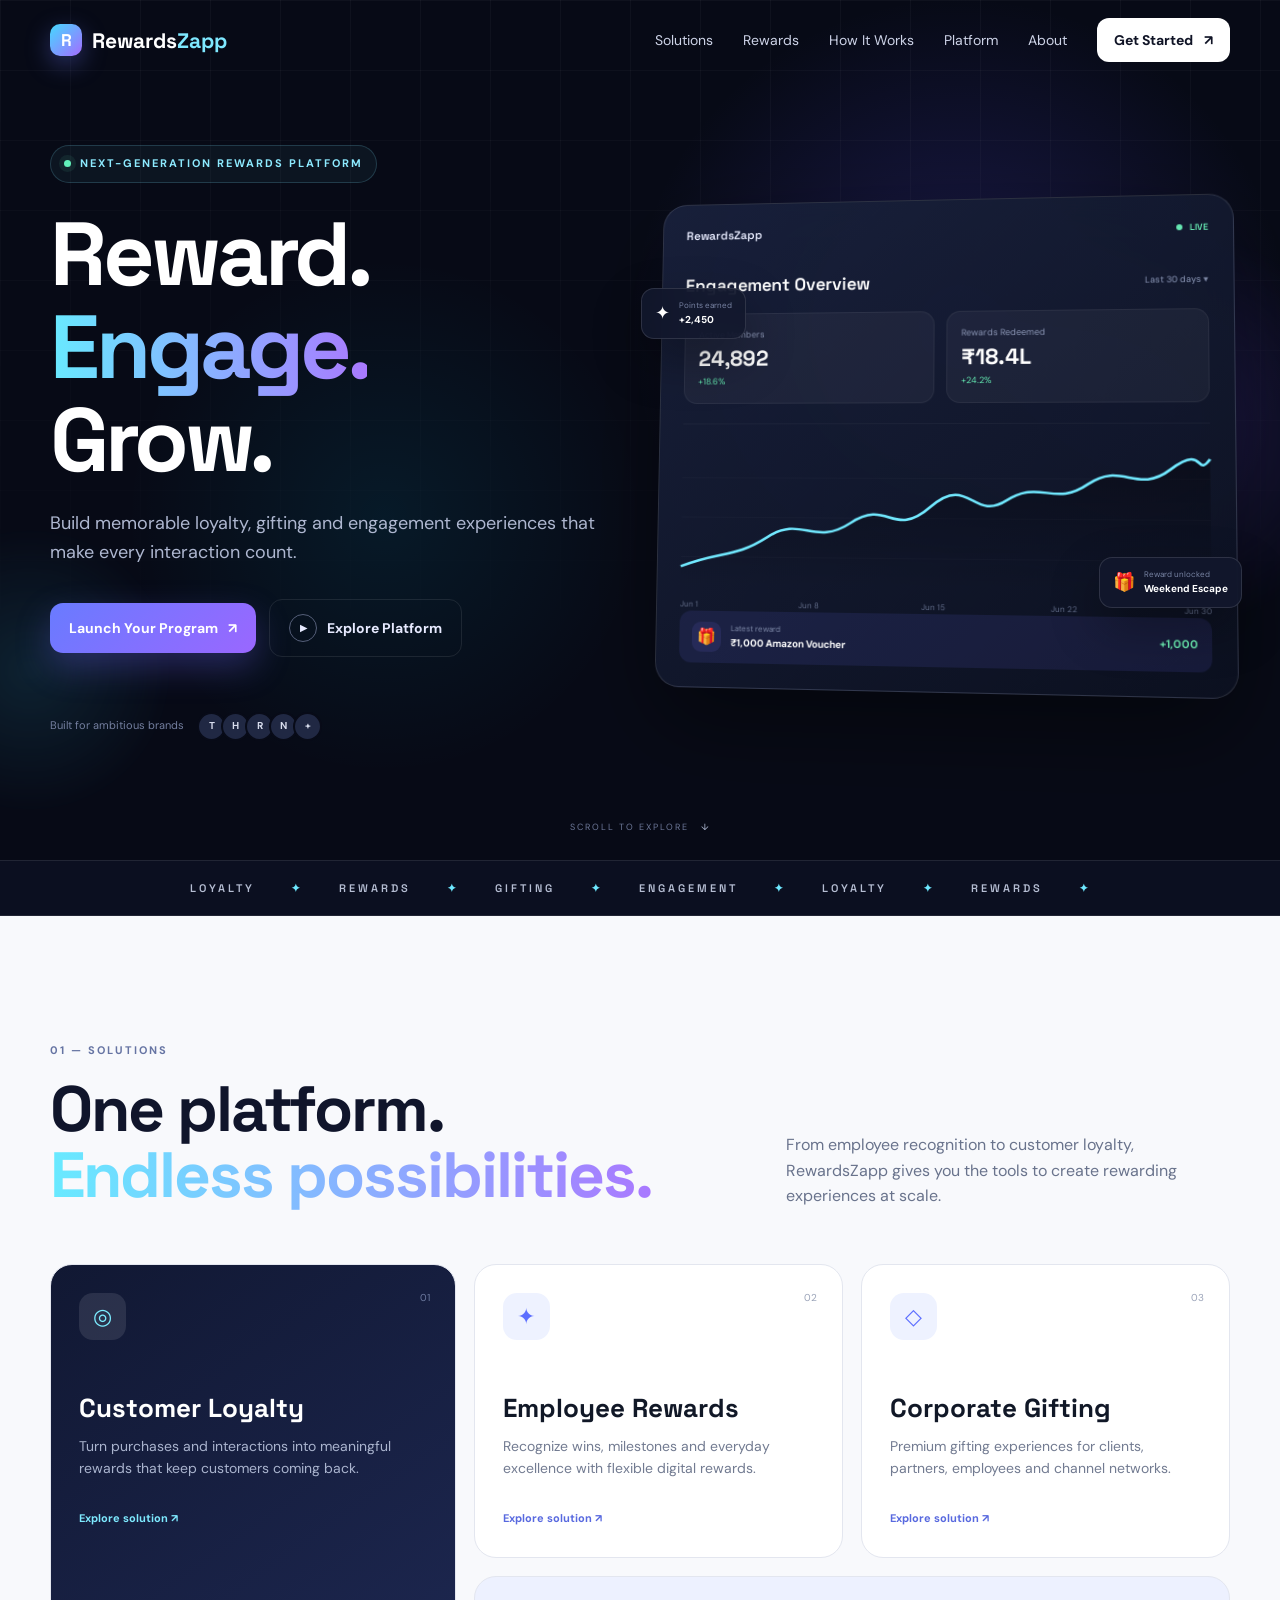
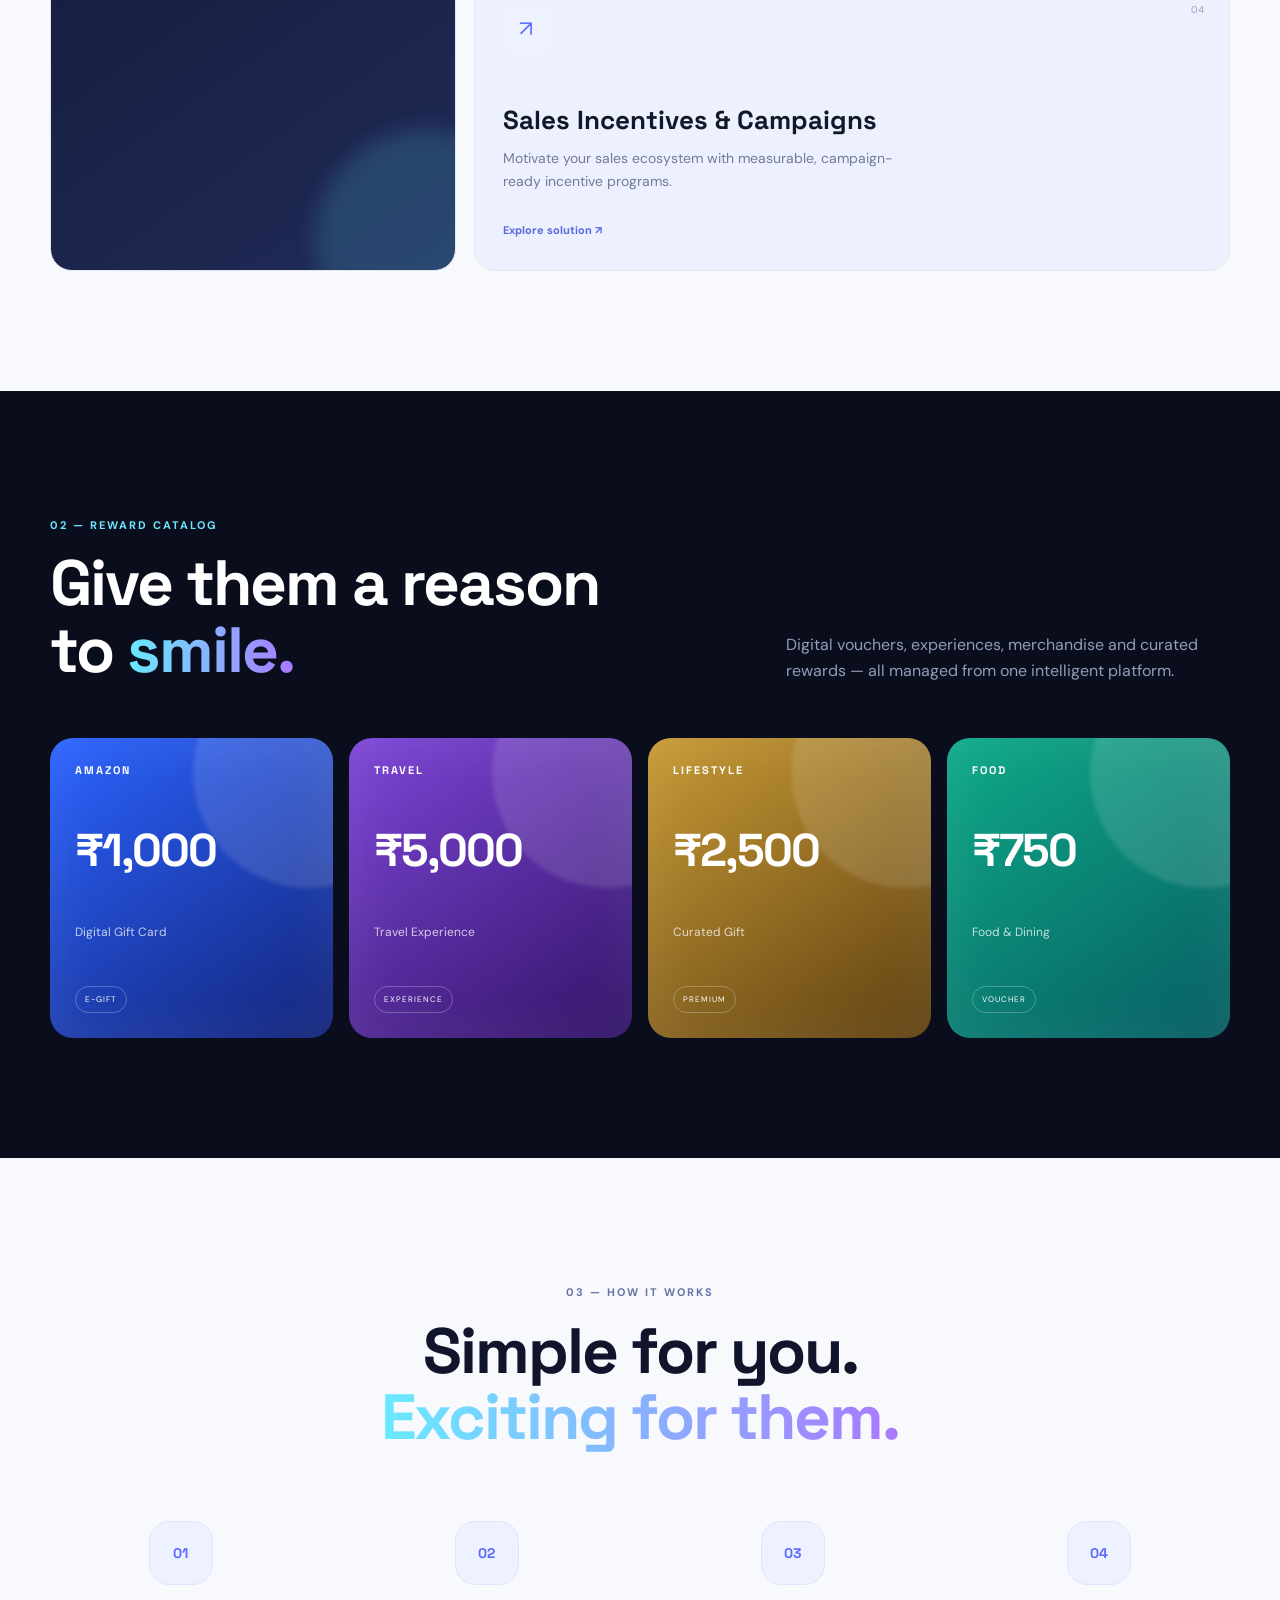
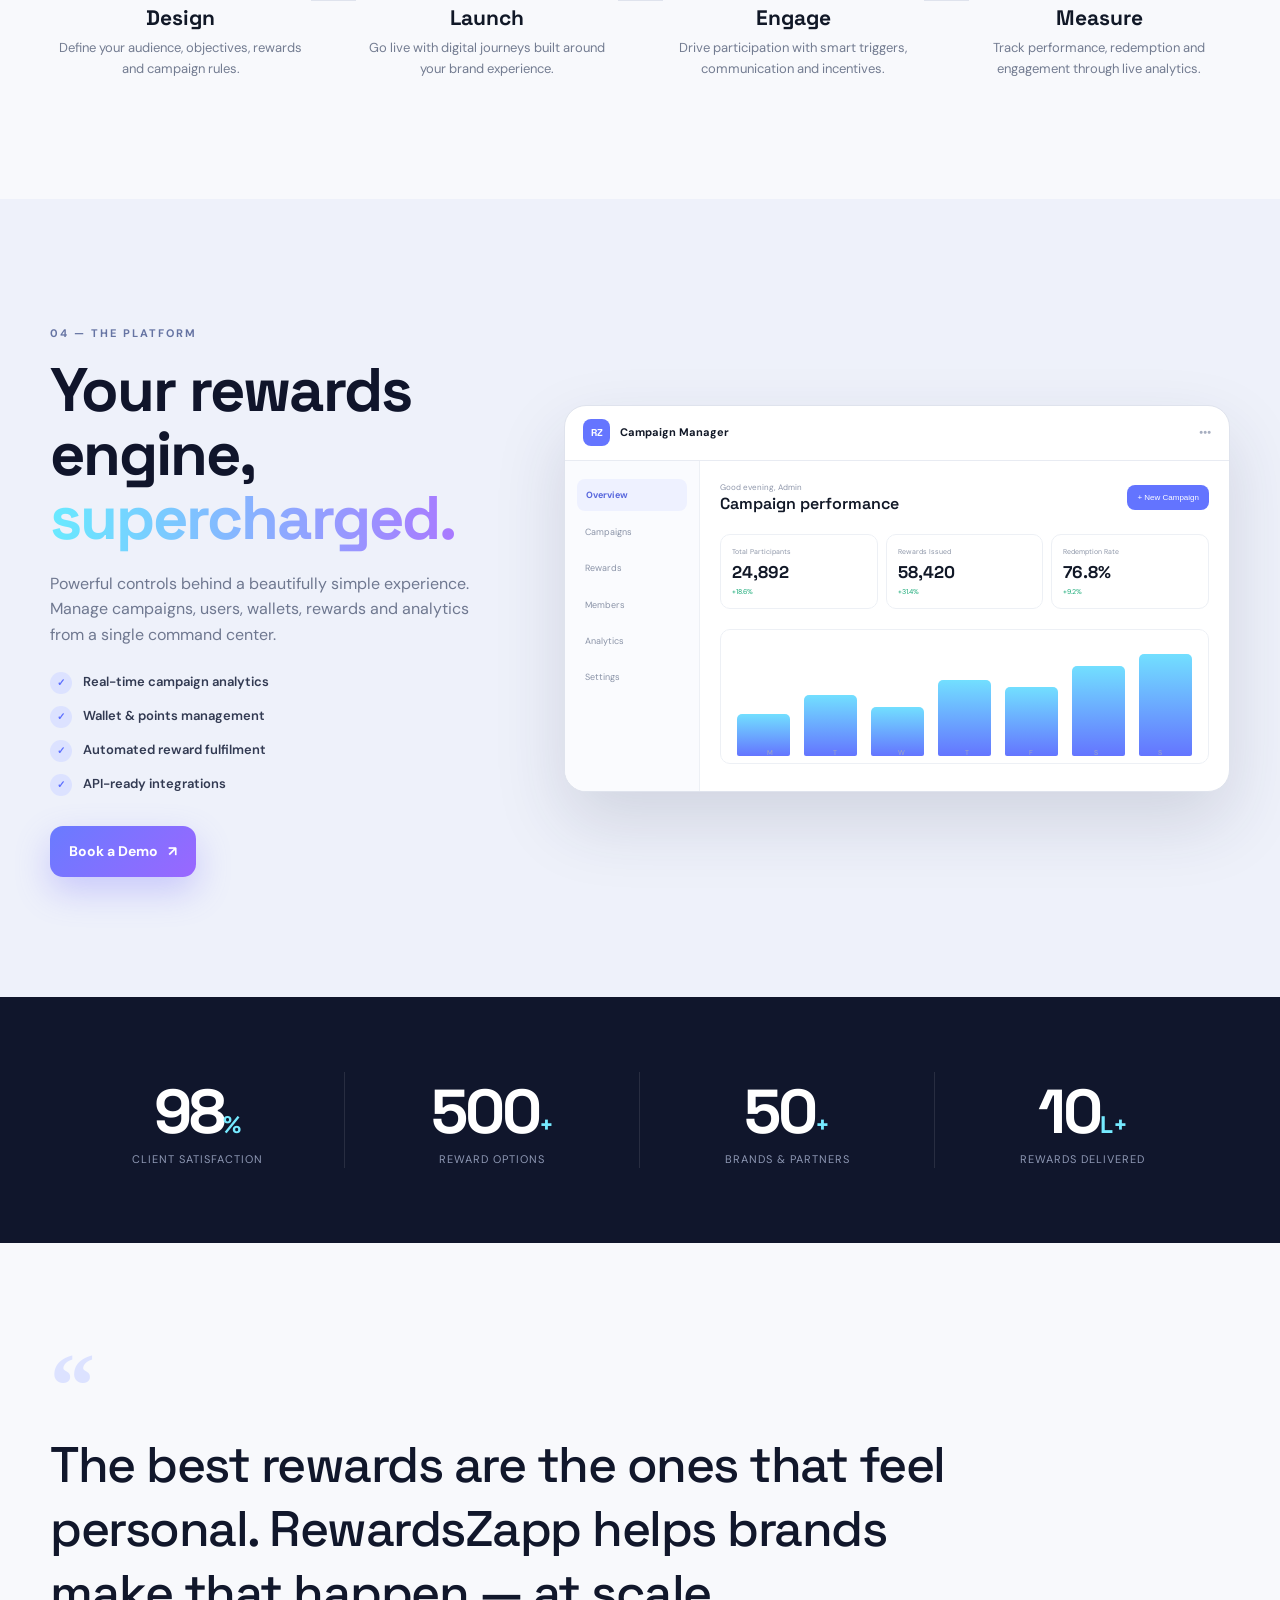
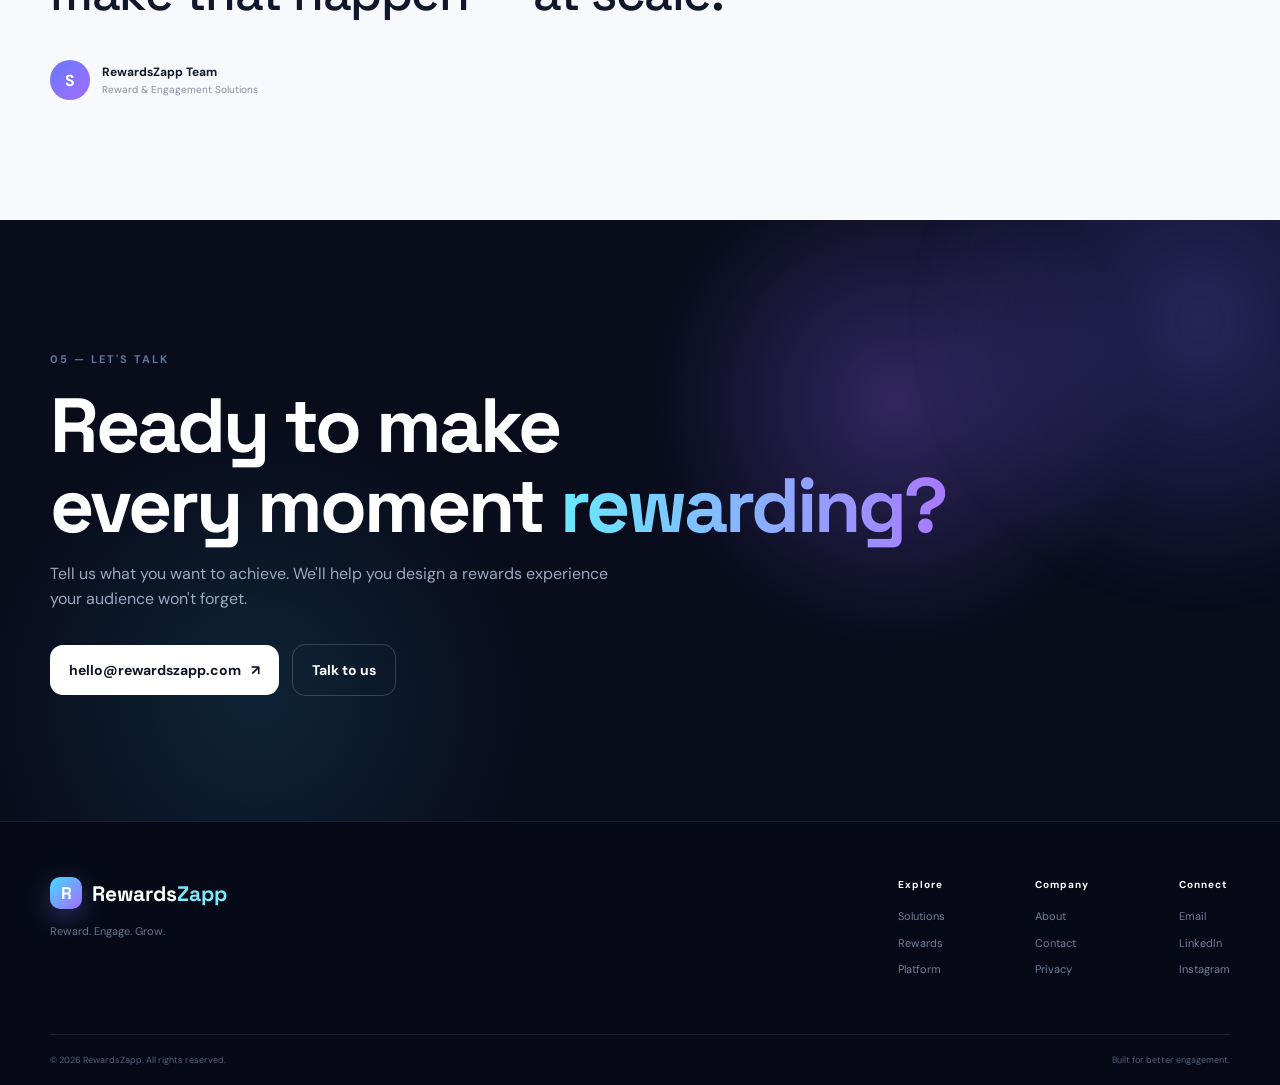
==== commit cdcde261: "Add files via upload" ====
--- a/index.html
+++ b/index.html
@@ -3,230 +3,192 @@
 <head>
   <meta charset="UTF-8" />
   <meta name="viewport" content="width=device-width, initial-scale=1.0" />
-  <title>RewardsZapp — Gamified Loyalty & Engagement</title>
-  <meta name="description" content="RewardsZapp helps brands turn customer and employee engagement into measurable growth through gamification, rewards and loyalty." />
+  <meta name="description" content="RewardsZapp — modern rewards, loyalty, gifting and engagement solutions for businesses." />
+  <title>RewardsZapp | Reward. Engage. Grow.</title>
   <link rel="preconnect" href="https://fonts.googleapis.com">
   <link rel="preconnect" href="https://fonts.gstatic.com" crossorigin>
-  <link href="https://fonts.googleapis.com/css2?family=DM+Sans:wght@400;500;600;700&family=Plus+Jakarta+Sans:wght@500;600;700;800&display=swap" rel="stylesheet">
-    <link rel="stylesheet" href="css/style.css">
+  <link href="https://fonts.googleapis.com/css2?family=DM+Sans:wght@400;500;600;700&family=Space+Grotesk:wght@500;600;700&display=swap" rel="stylesheet">
+  <link rel="stylesheet" href="styles.css" />
 </head>
-
-</head>
-
 <body>
-  <div class="nav-wrap">
-    <div class="container">
-      <nav>
-        <a class="logo" href="#">
-          <div class="logo-mark">🎁</div>
-          Rewards<span>Zapp</span>
-        </a>
-        <div class="links">
-          <a href="#home">Home</a>
-          <a href="#solutions">Solutions</a>
-          <a href="#platform">Platform</a>
-          <a href="#use-cases">Use Cases</a>
-          <a href="#how-it-works">How It Works</a>
-          <a href="#contact">Contact</a>
-        </div>
-        <div class="nav-actions">
-          <a href="#login" class="btn btn-outline">Login</a>
-          <a href="#contact" class="btn btn-gold">Request Demo</a>
-        </div>
-        <button class="menu" aria-label="Open menu">☰</button>
-      </nav>
-    </div>
-  </div>
+  <div class="progress"></div>
+  <header class="site-header" id="top">
+    <nav class="nav container">
+      <a class="logo" href="#top" aria-label="RewardsZapp home">
+        <span class="logo-mark">R</span><span>Rewards<span class="logo-accent">Zapp</span></span>
+      </a>
+      <button class="menu-toggle" aria-label="Open menu" aria-expanded="false"><span></span><span></span><span></span></button>
+      <div class="nav-links">
+        <a href="#solutions">Solutions</a>
+        <a href="#rewards">Rewards</a>
+        <a href="#how-it-works">How It Works</a>
+        <a href="#platform">Platform</a>
+        <a href="#about">About</a>
+        <a class="nav-cta" href="#contact">Get Started <span>↗</span></a>
+      </div>
+    </nav>
+  </header>
 
   <main>
-    <section class="hero" id="home">
-      <div class="container hero-grid">
-        <div class="reveal">
-          <div class="eyebrow"><i></i> GAMIFICATION • LOYALTY • REWARDS</div>
-          <h1>Turn Engagement Into <span class="gradient-text">Excitement.</span></h1>
-          <p class="hero-copy">
-            RewardsZapp is a modern gamified rewards platform that helps businesses
-            motivate customers, employees, partners and sales teams through meaningful
-            experiences, incentives and recognition.
-          </p>
-          <div class="hero-buttons">
-            <a href="#platform" class="btn btn-gold">Explore Platform →</a>
-            <a href="#how-it-works" class="btn btn-ghost">See How It Works ▶</a>
+    <section class="hero">
+      <div class="hero-grid"></div>
+      <div class="orb orb-one"></div><div class="orb orb-two"></div>
+      <div class="container hero-inner">
+        <div class="hero-copy reveal">
+          <div class="eyebrow"><span class="pulse"></span> Next-generation rewards platform</div>
+          <h1>Reward.<br><span>Engage.</span> Grow.</h1>
+          <p class="hero-text">Build memorable loyalty, gifting and engagement experiences that make every interaction count.</p>
+          <div class="hero-actions">
+            <a href="#contact" class="btn btn-primary">Launch Your Program <span>↗</span></a>
+            <a href="#platform" class="btn btn-ghost"><span class="play">▶</span> Explore Platform</a>
+          </div>
+          <div class="trust-row">
+            <span>Built for ambitious brands</span>
+            <div class="mini-logos"><b>T</b><b>H</b><b>R</b><b>N</b><b>+</b></div>
           </div>
         </div>
 
-        <div class="dashboard float reveal">
-          <div class="dash-top">
-            <div class="user">
-              <div class="avatar">🏆</div>
-              <div><small>Welcome back</small><strong>Champion!</strong></div>
+        <div class="hero-visual reveal delay-1">
+          <div class="dashboard-card">
+            <div class="dash-top"><span>RewardsZapp</span><span class="live"><i></i> LIVE</span></div>
+            <div class="dash-title">Engagement Overview <small>Last 30 days ▾</small></div>
+            <div class="metric-row">
+              <div><span>Active Members</span><strong>24,892</strong><em>+18.6%</em></div>
+              <div><span>Rewards Redeemed</span><strong>₹18.4L</strong><em>+24.2%</em></div>
             </div>
-            <div class="points"><small>Your Points</small><b>12,450</b></div>
+            <div class="chart">
+              <div class="chart-labels"><span>Jun 1</span><span>Jun 8</span><span>Jun 15</span><span>Jun 22</span><span>Jun 30</span></div>
+              <svg viewBox="0 0 560 170" preserveAspectRatio="none" aria-label="Engagement trend chart">
+                <defs><linearGradient id="area" x1="0" y1="0" x2="0" y2="1"><stop offset="0" stop-opacity=".35"/><stop offset="1" stop-opacity="0"/></linearGradient></defs>
+                <path class="area" d="M0 145 C45 125 58 135 95 108 S145 120 185 90 S230 110 270 70 S315 88 350 62 S400 70 435 42 S485 55 520 24 S545 35 560 12 V170 H0Z"/>
+                <path class="line" d="M0 145 C45 125 58 135 95 108 S145 120 185 90 S230 110 270 70 S315 88 350 62 S400 70 435 42 S485 55 520 24 S545 35 560 12"/>
+              </svg>
+              <div class="chart-grid"></div>
+            </div>
+            <div class="dash-bottom">
+              <div class="reward-bubble"><span>🎁</span><div><small>Latest reward</small><b>₹1,000 Amazon Voucher</b></div><strong>+1,000</strong></div>
+            </div>
           </div>
+          <div class="float-card points"><span>✦</span><div><small>Points earned</small><b>+2,450</b></div></div>
+          <div class="float-card gift"><span>🎁</span><div><small>Reward unlocked</small><b>Weekend Escape</b></div></div>
+        </div>
+      </div>
+      <div class="scroll-hint">SCROLL TO EXPLORE <span>↓</span></div>
+    </section>
 
-          <div class="xp">
-            <div class="xp-head"><span>Level 12</span><span>7,650 / 10,000 XP</span></div>
-            <div class="progress"><span></span></div>
-          </div>
+    <section class="marquee-section">
+      <div class="marquee"><span>LOYALTY</span><i>✦</i><span>REWARDS</span><i>✦</i><span>GIFTING</span><i>✦</i><span>ENGAGEMENT</span><i>✦</i><span>LOYALTY</span><i>✦</i><span>REWARDS</span><i>✦</i></div>
+    </section>
 
-          <div class="quest">
-            <div class="quest-icon">🎯</div>
-            <div class="quest-main"><strong>Daily Quest</strong><small>Complete an activity and earn 500 points</small></div>
-            <button class="claim">500 ✦</button>
-          </div>
+    <section class="section" id="solutions">
+      <div class="container">
+        <div class="section-head reveal">
+          <div><span class="section-kicker">01 — SOLUTIONS</span><h2>One platform.<br><span>Endless possibilities.</span></h2></div>
+          <p>From employee recognition to customer loyalty, RewardsZapp gives you the tools to create rewarding experiences at scale.</p>
+        </div>
+        <div class="solution-grid">
+          <article class="solution-card large reveal"><div class="card-icon">◎</div><span class="card-no">01</span><h3>Customer Loyalty</h3><p>Turn purchases and interactions into meaningful rewards that keep customers coming back.</p><a href="#contact">Explore solution <span>↗</span></a><div class="card-glow"></div></article>
+          <article class="solution-card reveal delay-1"><div class="card-icon">✦</div><span class="card-no">02</span><h3>Employee Rewards</h3><p>Recognize wins, milestones and everyday excellence with flexible digital rewards.</p><a href="#contact">Explore solution <span>↗</span></a></article>
+          <article class="solution-card reveal delay-2"><div class="card-icon">◇</div><span class="card-no">03</span><h3>Corporate Gifting</h3><p>Premium gifting experiences for clients, partners, employees and channel networks.</p><a href="#contact">Explore solution <span>↗</span></a></article>
+          <article class="solution-card wide reveal"><div class="card-icon">↗</div><span class="card-no">04</span><h3>Sales Incentives & Campaigns</h3><p>Motivate your sales ecosystem with measurable, campaign-ready incentive programs.</p><a href="#contact">Explore solution <span>↗</span></a></article>
+        </div>
+      </div>
+    </section>
 
-          <div class="quest">
-            <div class="quest-icon">🎁</div>
-            <div class="quest-main"><strong>Unlock Rewards</strong><small>Reach Level 15 to unlock premium rewards</small></div>
-            <span style="font-size:11px;color:#aaa4b7">3 levels</span>
-          </div>
+    <section class="section dark-section" id="rewards">
+      <div class="container">
+        <div class="section-head light reveal">
+          <div><span class="section-kicker">02 — REWARD CATALOG</span><h2>Give them a reason<br>to <span>smile.</span></h2></div>
+          <p>Digital vouchers, experiences, merchandise and curated rewards — all managed from one intelligent platform.</p>
+        </div>
+        <div class="reward-showcase reveal">
+          <div class="reward-card rc-blue"><div class="reward-brand">AMAZON</div><div class="reward-value">₹1,000</div><div class="reward-label">Digital Gift Card</div><div class="reward-chip">E-GIFT</div></div>
+          <div class="reward-card rc-purple"><div class="reward-brand">TRAVEL</div><div class="reward-value">₹5,000</div><div class="reward-label">Travel Experience</div><div class="reward-chip">EXPERIENCE</div></div>
+          <div class="reward-card rc-gold"><div class="reward-brand">LIFESTYLE</div><div class="reward-value">₹2,500</div><div class="reward-label">Curated Gift</div><div class="reward-chip">PREMIUM</div></div>
+          <div class="reward-card rc-green"><div class="reward-brand">FOOD</div><div class="reward-value">₹750</div><div class="reward-label">Food & Dining</div><div class="reward-chip">VOUCHER</div></div>
+        </div>
+      </div>
+    </section>
 
-          <div class="dash-stats">
-            <div class="stat"><b>24</b><span>Badges</span></div>
-            <div class="stat"><b>7 🔥</b><span>Day Streak</span></div>
-            <div class="stat"><b>#48</b><span>Rank</span></div>
-            <div class="stat"><b>5</b><span>Challenges</span></div>
+    <section class="section" id="how-it-works">
+      <div class="container">
+        <div class="center-head reveal"><span class="section-kicker">03 — HOW IT WORKS</span><h2>Simple for you.<br><span>Exciting for them.</span></h2></div>
+        <div class="steps">
+          <div class="step reveal"><div class="step-number">01</div><h3>Design</h3><p>Define your audience, objectives, rewards and campaign rules.</p></div>
+          <div class="step-line"></div>
+          <div class="step reveal delay-1"><div class="step-number">02</div><h3>Launch</h3><p>Go live with digital journeys built around your brand experience.</p></div>
+          <div class="step-line"></div>
+          <div class="step reveal delay-2"><div class="step-number">03</div><h3>Engage</h3><p>Drive participation with smart triggers, communication and incentives.</p></div>
+          <div class="step-line"></div>
+          <div class="step reveal delay-3"><div class="step-number">04</div><h3>Measure</h3><p>Track performance, redemption and engagement through live analytics.</p></div>
+        </div>
+      </div>
+    </section>
+
+    <section class="section platform-section" id="platform">
+      <div class="container platform-wrap">
+        <div class="platform-copy reveal">
+          <span class="section-kicker">04 — THE PLATFORM</span>
+          <h2>Your rewards engine,<br><span>supercharged.</span></h2>
+          <p>Powerful controls behind a beautifully simple experience. Manage campaigns, users, wallets, rewards and analytics from a single command center.</p>
+          <ul class="feature-list">
+            <li><span>✓</span> Real-time campaign analytics</li>
+            <li><span>✓</span> Wallet & points management</li>
+            <li><span>✓</span> Automated reward fulfilment</li>
+            <li><span>✓</span> API-ready integrations</li>
+          </ul>
+          <a class="btn btn-primary" href="#contact">Book a Demo <span>↗</span></a>
+        </div>
+        <div class="admin-ui reveal delay-1">
+          <div class="admin-top"><span class="admin-logo">RZ</span><span>Campaign Manager</span><span class="admin-dots">•••</span></div>
+          <div class="admin-body">
+            <aside><b>Overview</b><span>Campaigns</span><span>Rewards</span><span>Members</span><span>Analytics</span><span>Settings</span></aside>
+            <div class="admin-main">
+              <div class="admin-welcome"><span><small>Good evening, Admin</small><b>Campaign performance</b></span><button>+ New Campaign</button></div>
+              <div class="admin-stats"><div><small>Total Participants</small><b>24,892</b><em>+18.6%</em></div><div><small>Rewards Issued</small><b>58,420</b><em>+31.4%</em></div><div><small>Redemption Rate</small><b>76.8%</b><em>+9.2%</em></div></div>
+              <div class="admin-chart"><div class="bars"><i style="height:38%"></i><i style="height:55%"></i><i style="height:44%"></i><i style="height:68%"></i><i style="height:62%"></i><i style="height:81%"></i><i style="height:92%"></i></div><div class="bar-labels"><span>M</span><span>T</span><span>W</span><span>T</span><span>F</span><span>S</span><span>S</span></div></div>
+            </div>
           </div>
         </div>
       </div>
     </section>
 
-    <div class="trust">
-      <div class="container trust-row">
-        <p>BUILT FOR MODERN BUSINESS ENGAGEMENT</p>
-        <div class="trust-logos">
-          <span>ENTERPRISE</span><span>RETAIL</span><span>PHARMA</span><span>FINANCE</span><span>CHANNEL</span>
-        </div>
-      </div>
-    </div>
-
-    <section id="solutions">
-      <div class="container">
-        <div class="section-head reveal">
-          <div class="kicker">Why RewardsZapp</div>
-          <h2>Make every interaction worth coming back for.</h2>
-          <p>Combine game mechanics, rewards and real-time insights to create engagement people actually enjoy.</p>
-        </div>
-
-        <div class="feature-grid">
-          <article class="feature reveal">
-            <div class="feature-icon">🎮</div>
-            <h3>Gamified Engagement</h3>
-            <p>Quests, challenges, levels and achievements transform everyday actions into engaging experiences.</p>
-          </article>
-          <article class="feature reveal">
-            <div class="feature-icon">🏆</div>
-            <h3>Motivate & Reward</h3>
-            <p>Incentivize the behaviours that matter with flexible points, rewards and recognition.</p>
-          </article>
-          <article class="feature reveal">
-            <div class="feature-icon">📊</div>
-            <h3>Real-Time Tracking</h3>
-            <p>Monitor participation, points, redemptions, campaigns and performance from one platform.</p>
-          </article>
-          <article class="feature reveal">
-            <div class="feature-icon">👥</div>
-            <h3>Every Audience</h3>
-            <p>Engage employees, customers, dealers, distributors, partners and sales teams at scale.</p>
-          </article>
-        </div>
+    <section class="stats-section" id="about">
+      <div class="container stats-grid">
+        <div class="stat reveal"><strong data-count="98">0</strong><span>%</span><p>Client satisfaction</p></div>
+        <div class="stat reveal delay-1"><strong data-count="500">0</strong><span>+</span><p>Reward options</p></div>
+        <div class="stat reveal delay-2"><strong data-count="50">0</strong><span>+</span><p>Brands & partners</p></div>
+        <div class="stat reveal delay-3"><strong data-count="10">0</strong><span>L+</span><p>Rewards delivered</p></div>
       </div>
     </section>
 
-    <section class="platform" id="platform">
-      <div class="container platform-grid">
-        <div class="platform-copy reveal">
-          <div class="kicker">One powerful platform</div>
-          <h2>From action to achievement.</h2>
-          <p>RewardsZapp gives you the tools to build campaigns that are easy to launch, simple to manage and exciting to participate in.</p>
-          <div class="check-list">
-            <div class="check"><i>✓</i><span>Flexible points and rewards engine</span></div>
-            <div class="check"><i>✓</i><span>Leaderboards, badges, levels and streaks</span></div>
-            <div class="check"><i>✓</i><span>Campaign and challenge management</span></div>
-            <div class="check"><i>✓</i><span>Real-time dashboards and analytics</span></div>
-            <div class="check"><i>✓</i><span>Digital vouchers and reward catalogue</span></div>
-          </div>
-        </div>
-
-        <div class="mini-dashboard reveal">
-          <div class="mini-head">
-            <div class="mini-title"><small>CAMPAIGN PERFORMANCE</small><strong>Engagement Overview</strong></div>
-            <div class="level-badge">LIVE ●</div>
-          </div>
-          <div class="chart">
-            <div class="bar"></div><div class="bar"></div><div class="bar"></div><div class="bar"></div>
-            <div class="bar"></div><div class="bar"></div><div class="bar"></div>
-          </div>
-          <div class="mini-bottom">
-            <div class="mini-card"><small>ACTIVE USERS</small><b>24,860</b></div>
-            <div class="mini-card"><small>REWARDS REDEEMED</small><b>18,420</b></div>
-          </div>
-        </div>
+    <section class="section testimonial-section">
+      <div class="container">
+        <div class="quote-mark">“</div>
+        <blockquote class="reveal">The best rewards are the ones that feel personal. RewardsZapp helps brands make that happen — at scale.</blockquote>
+        <div class="quote-author reveal"><span class="avatar">S</span><div><b>RewardsZapp Team</b><small>Reward & Engagement Solutions</small></div></div>
       </div>
     </section>
 
-    <section id="how-it-works">
-      <div class="container">
-        <div class="section-head reveal">
-          <div class="kicker">How It Works</div>
-          <h2>A simple journey. Powerful results.</h2>
-          <p>Build a rewarding experience from the first interaction to long-term loyalty.</p>
-        </div>
-        <div class="steps">
-          <div class="step reveal"><div class="step-num">01</div><h3>Join</h3><p>Enter the RewardsZapp experience and create your profile.</p></div>
-          <div class="step reveal"><div class="step-num">02</div><h3>Complete</h3><p>Take actions, complete quests and participate in campaigns.</p></div>
-          <div class="step reveal"><div class="step-num">03</div><h3>Earn</h3><p>Collect points, badges and achievements as you progress.</p></div>
-          <div class="step reveal"><div class="step-num">04</div><h3>Redeem</h3><p>Exchange points for rewards people genuinely value.</p></div>
-          <div class="step reveal"><div class="step-num">05</div><h3>Level Up</h3><p>Unlock new challenges, recognition and premium rewards.</p></div>
-        </div>
-      </div>
-    </section>
-
-    <section class="dark-section" id="use-cases">
-      <div class="container">
-        <div class="section-head reveal">
-          <div class="kicker" style="color:#b48bff">Use Cases</div>
-          <h2>Designed around your business goals.</h2>
-          <p>Turn the right behaviours into measurable business outcomes.</p>
-        </div>
-        <div class="case-grid">
-          <article class="case reveal"><div class="case-icon">👨‍💼</div><h3>Employee Engagement</h3><p>Recognize achievements, drive participation and build a culture people want to be part of.</p><a href="#contact">Explore Employee Rewards →</a></article>
-          <article class="case reveal"><div class="case-icon">🛍️</div><h3>Customer Loyalty</h3><p>Create rewarding journeys that increase repeat purchases, advocacy and customer lifetime value.</p><a href="#contact">Explore Customer Loyalty →</a></article>
-          <article class="case reveal"><div class="case-icon">🚀</div><h3>Sales & Channel</h3><p>Motivate sales teams, dealers and distributors with targets, contests and instant incentives.</p><a href="#contact">Explore Sales Incentives →</a></article>
-        </div>
-      </div>
-    </section>
-
-    <section class="cta-wrap" id="contact">
-      <div class="container">
-        <div class="cta reveal">
-          <div>
-            <div class="kicker" style="color:#d1b9ff">Ready to play?</div>
-            <h2>Make your next campaign unforgettable.</h2>
-            <p>Let RewardsZapp turn your engagement strategy into an experience that motivates, rewards and grows.</p>
-          </div>
-          <a href="mailto:hello@rewardszapp.com" class="btn btn-gold">Request a Demo →</a>
-        </div>
+    <section class="cta-section" id="contact">
+      <div class="cta-orb"></div>
+      <div class="container cta-inner reveal">
+        <span class="section-kicker">05 — LET'S TALK</span>
+        <h2>Ready to make<br>every moment <span>rewarding?</span></h2>
+        <p>Tell us what you want to achieve. We'll help you design a rewards experience your audience won't forget.</p>
+        <div class="hero-actions"><a href="mailto:hello@rewardszapp.com" class="btn btn-light">hello@rewardszapp.com <span>↗</span></a><a href="tel:+919000000000" class="btn btn-outline-light">Talk to us</a></div>
       </div>
     </section>
   </main>
 
   <footer>
-    <div class="container">
-      <div class="footer-grid">
-        <div class="footer-brand">
-          <a class="logo" href="#"><div class="logo-mark">🎁</div>Rewards<span>Zapp</span></a>
-          <p>Gamified loyalty and rewards experiences built to drive engagement, recognition and growth.</p>
-        </div>
-        <div><h4>Platform</h4><ul><li><a href="#platform">Rewards Engine</a></li><li><a href="#platform">Gamification</a></li><li><a href="#platform">Analytics</a></li><li><a href="#platform">Reward Catalogue</a></li></ul></div>
-        <div><h4>Solutions</h4><ul><li><a href="#use-cases">Employee Rewards</a></li><li><a href="#use-cases">Customer Loyalty</a></li><li><a href="#use-cases">Sales Incentives</a></li><li><a href="#use-cases">Channel Programs</a></li></ul></div>
-        <div><h4>Company</h4><ul><li><a href="#">About Us</a></li><li><a href="#contact">Contact</a></li><li><a href="#">Privacy Policy</a></li><li><a href="#">Terms</a></li></ul></div>
-      </div>
-      <div class="footer-bottom"><span>© 2026 RewardsZapp. All rights reserved.</span><span>Gamify. Engage. Reward. Grow.</span></div>
+    <div class="container footer-top">
+      <div><a class="logo" href="#top"><span class="logo-mark">R</span><span>Rewards<span class="logo-accent">Zapp</span></span></a><p>Reward. Engage. Grow.</p></div>
+      <div class="footer-links"><div><b>Explore</b><a href="#solutions">Solutions</a><a href="#rewards">Rewards</a><a href="#platform">Platform</a></div><div><b>Company</b><a href="#about">About</a><a href="#contact">Contact</a><a href="#top">Privacy</a></div><div><b>Connect</b><a href="mailto:hello@rewardszapp.com">Email</a><a href="#contact">LinkedIn</a><a href="#contact">Instagram</a></div></div>
     </div>
+    <div class="container footer-bottom"><span>© 2026 RewardsZapp. All rights reserved.</span><span>Built for better engagement.</span></div>
   </footer>
 
-    <script src="js/script.js"></script>
-
+  <script src="script.js"></script>
 </body>
-</html>
+</html>
--- a/styles.css
+++ b/styles.css
@@ -0,0 +1,17 @@
+:root{--bg:#070a16;--surface:#0d1224;--surface2:#121a32;--text:#f7f8ff;--muted:#a7afc7;--blue:#6c7cff;--cyan:#45d9ff;--purple:#a46cff;--line:rgba(255,255,255,.09);--white:#fff;--shadow:0 25px 70px rgba(0,0,0,.28)}
+*{box-sizing:border-box;margin:0;padding:0}html{scroll-behavior:smooth}body{font-family:"DM Sans",sans-serif;color:#111827;background:#f8f9fc;line-height:1.6;overflow-x:hidden}a{text-decoration:none;color:inherit}.container{width:min(1180px,calc(100% - 48px));margin:auto}.progress{position:fixed;z-index:1000;top:0;left:0;width:0;height:3px;background:linear-gradient(90deg,var(--cyan),var(--purple));box-shadow:0 0 15px var(--cyan)}
+.site-header{position:fixed;top:0;left:0;right:0;z-index:100;padding:18px 0;transition:.3s}.site-header.scrolled{background:rgba(7,10,22,.82);backdrop-filter:blur(18px);border-bottom:1px solid var(--line)}.nav{display:flex;align-items:center;justify-content:space-between}.logo{display:flex;align-items:center;gap:10px;font:700 21px "Space Grotesk";color:#fff}.logo-mark{display:grid;place-items:center;width:32px;height:32px;border-radius:10px;background:linear-gradient(135deg,var(--cyan),var(--purple));color:#fff;font-size:17px;box-shadow:0 8px 25px rgba(108,124,255,.35)}.logo-accent{color:#7ee8ff}.nav-links{display:flex;align-items:center;gap:30px;color:#cdd3e7;font-size:14px}.nav-links a{transition:.2s}.nav-links a:hover{color:#fff}.nav-cta{background:#fff;color:#101426!important;padding:11px 17px;border-radius:12px;font-weight:700}.nav-cta span{margin-left:8px}.menu-toggle{display:none;background:none;border:0}
+.hero{min-height:860px;padding-top:145px;position:relative;overflow:hidden;background:radial-gradient(circle at 75% 38%,rgba(91,78,255,.23),transparent 30%),radial-gradient(circle at 30% 60%,rgba(0,212,255,.08),transparent 25%),var(--bg);color:#fff}.hero-grid{position:absolute;inset:0;background-image:linear-gradient(rgba(255,255,255,.035) 1px,transparent 1px),linear-gradient(90deg,rgba(255,255,255,.035) 1px,transparent 1px);background-size:70px 70px;mask-image:linear-gradient(to bottom,black,transparent 85%)}.orb{position:absolute;border-radius:50%;filter:blur(2px);opacity:.65}.orb-one{width:420px;height:420px;right:-100px;top:220px;background:radial-gradient(circle,rgba(117,77,255,.3),transparent 68%)}.orb-two{width:300px;height:300px;left:-120px;bottom:40px;background:radial-gradient(circle,rgba(69,217,255,.18),transparent 68%)}.hero-inner{position:relative;z-index:2;display:grid;grid-template-columns:1fr 1.05fr;gap:50px;align-items:center}.eyebrow,.section-kicker{font-size:11px;letter-spacing:2px;text-transform:uppercase;color:#8deaff;font-weight:700}.eyebrow{display:inline-flex;align-items:center;gap:9px;border:1px solid rgba(126,232,255,.18);background:rgba(126,232,255,.05);padding:9px 13px;border-radius:99px}.pulse{width:7px;height:7px;border-radius:50%;background:#62f1ba;box-shadow:0 0 0 5px rgba(98,241,186,.08)}h1,h2,h3{font-family:"Space Grotesk",sans-serif;line-height:1.04}h1{font-size:clamp(60px,7vw,92px);letter-spacing:-4px;margin:25px 0 22px}h1 span,h2 span{background:linear-gradient(90deg,#68eaff,#a979ff);-webkit-background-clip:text;background-clip:text;color:transparent}.hero-text{max-width:560px;color:#aeb7d0;font-size:18px}.hero-actions{display:flex;gap:13px;align-items:center;margin-top:32px;flex-wrap:wrap}.btn{display:inline-flex;align-items:center;gap:10px;padding:14px 19px;border-radius:13px;font-weight:700;font-size:14px;transition:.25s;cursor:pointer}.btn-primary{background:linear-gradient(135deg,#697bff,#9a67ff);color:#fff;box-shadow:0 14px 35px rgba(112,105,255,.3)}.btn-primary:hover{transform:translateY(-3px);box-shadow:0 18px 42px rgba(112,105,255,.4)}.btn-ghost{border:1px solid var(--line);color:#e7eaff}.play{font-size:9px;width:28px;height:28px;display:grid;place-items:center;border:1px solid #555f79;border-radius:50%}.trust-row{display:flex;align-items:center;gap:18px;margin-top:55px;color:#747f9f;font-size:11px}.mini-logos{display:flex}.mini-logos b{width:29px;height:29px;display:grid;place-items:center;border-radius:50%;margin-left:-5px;border:2px solid #080b18;background:#202843;color:#d8dded;font-size:10px}.hero-visual{position:relative;min-height:530px;display:flex;align-items:center;justify-content:center}.dashboard-card{width:min(590px,100%);background:linear-gradient(145deg,rgba(24,32,59,.94),rgba(11,16,31,.94));border:1px solid rgba(255,255,255,.12);border-radius:25px;padding:24px;box-shadow:0 35px 90px rgba(0,0,0,.45);transform:perspective(1000px) rotateY(-5deg) rotateX(3deg);backdrop-filter:blur(18px)}.dash-top,.dash-title,.metric-row,.dash-bottom{display:flex;align-items:center;justify-content:space-between}.dash-top{font:600 12px "Space Grotesk";color:#e8ecff}.live{font-size:9px;color:#65e7b2}.live i{display:inline-block;width:6px;height:6px;background:#65e7b2;border-radius:50%;margin-right:5px}.dash-title{font:600 18px "Space Grotesk";margin:32px 0 18px}.dash-title small{font:500 9px "DM Sans";color:#7e89a7}.metric-row{gap:12px}.metric-row>div{background:rgba(255,255,255,.045);border:1px solid rgba(255,255,255,.06);border-radius:14px;padding:14px;width:50%}.metric-row span,.metric-row strong,.metric-row em{display:block}.metric-row span{font-size:9px;color:#8c97b6}.metric-row strong{font:700 22px "Space Grotesk";margin:3px 0}.metric-row em{font-style:normal;font-size:9px;color:#63e8b0}.chart{height:190px;margin-top:20px;position:relative;border-top:1px solid rgba(255,255,255,.04)}.chart-grid{position:absolute;inset:15px 0 25px;background:repeating-linear-gradient(to bottom,transparent 0 39px,rgba(255,255,255,.045) 40px)}.chart svg{position:absolute;left:0;right:0;top:25px;width:100%;height:140px;z-index:2;overflow:visible}.chart .line{fill:none;stroke:#71e9ff;stroke-width:3}.chart .area{fill:url(#area)}.chart-labels{position:absolute;bottom:0;left:0;right:0;display:flex;justify-content:space-between;color:#626d8a;font-size:8px}.reward-bubble{width:100%;padding:11px 13px;border-radius:12px;background:rgba(113,110,255,.11);display:flex;align-items:center;gap:10px}.reward-bubble>span{width:30px;height:30px;display:grid;place-items:center;background:#262a58;border-radius:9px}.reward-bubble small,.reward-bubble b{display:block}.reward-bubble small{font-size:8px;color:#7d88a8}.reward-bubble b{font-size:10px}.reward-bubble strong{margin-left:auto;color:#69eab0;font-size:11px}.float-card{position:absolute;display:flex;align-items:center;gap:9px;background:rgba(18,24,45,.9);border:1px solid rgba(255,255,255,.12);box-shadow:0 20px 50px rgba(0,0,0,.3);padding:10px 13px;border-radius:13px;backdrop-filter:blur(12px);font-size:10px;animation:float 5s ease-in-out infinite}.float-card span{font-size:18px}.float-card small,.float-card b{display:block}.float-card small{color:#7984a4;font-size:8px}.points{left:-10px;top:110px}.gift{right:-12px;bottom:100px;animation-delay:1s}.scroll-hint{position:absolute;bottom:26px;left:50%;transform:translateX(-50%);font-size:9px;letter-spacing:2px;color:#6d7898}.scroll-hint span{margin-left:8px;color:#b3bdd7}
+.marquee-section{background:#0b0f20;color:#b6bed3;border-top:1px solid var(--line);border-bottom:1px solid var(--line);overflow:hidden}.marquee{display:flex;gap:36px;align-items:center;justify-content:center;min-width:max-content;padding:20px;font:600 11px "Space Grotesk";letter-spacing:3px}.marquee i{color:#6ee8ff;font-style:normal}
+.section{padding:120px 0;background:#f8f9fc}.section-head{display:grid;grid-template-columns:1.2fr .8fr;gap:70px;align-items:end;margin-bottom:55px}.section-kicker{color:#6674a3}.section-head h2,.center-head h2{font-size:clamp(42px,5vw,64px);letter-spacing:-2px;margin-top:14px;color:#10152b}.section-head p{color:#69738c;font-size:16px;max-width:470px}.solution-grid{display:grid;grid-template-columns:1.1fr 1fr 1fr;gap:18px}.solution-card{min-height:285px;padding:28px;border:1px solid #e3e6ef;border-radius:22px;background:#fff;position:relative;overflow:hidden;transition:.35s}.solution-card:hover{transform:translateY(-7px);box-shadow:0 25px 60px rgba(22,32,66,.11)}.solution-card.large{grid-row:span 2;min-height:588px;background:linear-gradient(145deg,#111833,#202b58);color:#fff}.solution-card.wide{grid-column:2/4;min-height:285px;background:#edf1ff}.card-icon{width:47px;height:47px;border-radius:14px;display:grid;place-items:center;background:#eef2ff;color:#5c6eff;font-size:22px}.large .card-icon{background:rgba(255,255,255,.1);color:#7cecff}.card-no{position:absolute;right:25px;top:25px;color:#9aa3b8;font-size:10px}.large .card-no{color:#6e7ba0}.solution-card h3{font-size:26px;margin-top:55px}.solution-card p{color:#727b91;font-size:14px;margin:13px 0 24px;max-width:390px}.large p{color:#aab4ce;max-width:330px}.solution-card a{font-size:11px;font-weight:700;color:#5869df}.large a{color:#7eeaff}.card-glow{position:absolute;width:220px;height:220px;right:-80px;bottom:-80px;border-radius:50%;background:rgba(99,231,255,.15);filter:blur(10px)}
+.dark-section{background:#090d1c;color:#fff}.light .section-kicker{color:#70e7ff}.light h2{color:#fff}.light p{color:#929db9}.reward-showcase{display:grid;grid-template-columns:repeat(4,1fr);gap:16px}.reward-card{min-height:300px;border-radius:23px;padding:25px;position:relative;overflow:hidden;display:flex;flex-direction:column;justify-content:space-between;box-shadow:inset 0 0 60px rgba(255,255,255,.08)}.reward-card:after{content:"";position:absolute;width:230px;height:230px;border-radius:50%;right:-90px;top:-80px;background:rgba(255,255,255,.12);filter:blur(2px)}.rc-blue{background:linear-gradient(145deg,#2b63ff,#13247a)}.rc-purple{background:linear-gradient(145deg,#7d45d8,#321467)}.rc-gold{background:linear-gradient(145deg,#c79a35,#604112)}.rc-green{background:linear-gradient(145deg,#0eaa87,#075d63)}.reward-brand{font:700 11px "Space Grotesk";letter-spacing:2px;position:relative;z-index:2}.reward-value{font:700 46px "Space Grotesk";letter-spacing:-2px;position:relative;z-index:2}.reward-label{font-size:12px;color:rgba(255,255,255,.75);position:relative;z-index:2}.reward-chip{align-self:flex-start;border:1px solid rgba(255,255,255,.25);padding:6px 9px;border-radius:99px;font-size:8px;letter-spacing:1px;position:relative;z-index:2}
+.center-head{text-align:center;max-width:700px;margin:0 auto 70px}.center-head .section-kicker{color:#6574a5}.steps{display:grid;grid-template-columns:1fr 45px 1fr 45px 1fr 45px 1fr;align-items:center}.step{text-align:center}.step-number{margin:0 auto 22px;width:64px;height:64px;border-radius:20px;display:grid;place-items:center;background:#eef1ff;color:#596aff;font:700 14px "Space Grotesk";border:1px solid #e0e5ff}.step h3{font-size:21px}.step p{color:#737c91;font-size:13px;margin-top:9px}.step-line{height:1px;background:#dfe3ed}
+.platform-section{background:#eef1fa}.platform-wrap{display:grid;grid-template-columns:.8fr 1.2fr;gap:70px;align-items:center}.platform-copy h2{font-size:clamp(40px,4.8vw,62px);color:#10152b;margin:14px 0 20px;letter-spacing:-2px}.platform-copy>p{color:#6f7890;max-width:480px}.feature-list{list-style:none;margin:25px 0 30px;display:grid;gap:12px}.feature-list li{font-size:13px;font-weight:600;color:#323a52}.feature-list li span{display:inline-grid;place-items:center;width:22px;height:22px;border-radius:50%;background:#dce2ff;color:#5c6fff;margin-right:8px;font-size:10px}
+.admin-ui{background:#fff;border-radius:22px;box-shadow:0 30px 70px rgba(38,48,83,.15);overflow:hidden;border:1px solid #dfe3ed}.admin-top{height:55px;border-bottom:1px solid #e8ebf2;display:flex;align-items:center;gap:10px;padding:0 18px;font-size:11px;font-weight:700}.admin-logo{width:27px;height:27px;display:grid;place-items:center;border-radius:8px;background:#6575ff;color:#fff;font:700 10px "Space Grotesk"}.admin-dots{margin-left:auto;color:#a6aec0}.admin-body{display:grid;grid-template-columns:135px 1fr;min-height:330px}.admin-body aside{background:#fafbfe;border-right:1px solid #edf0f5;padding:18px 12px;display:grid;align-content:start;gap:6px;font-size:9px;color:#8a93a7}.admin-body aside b{color:#5867dd;background:#eef1ff;padding:9px;border-radius:8px}.admin-body aside span{padding:8px}.admin-main{padding:20px}.admin-welcome{display:flex;justify-content:space-between;align-items:center}.admin-welcome small,.admin-welcome b{display:block}.admin-welcome small{font-size:8px;color:#8e96aa}.admin-welcome b{font:600 16px "Space Grotesk"}.admin-welcome button{border:0;background:#6374ff;color:#fff;border-radius:8px;padding:8px 10px;font-size:8px}.admin-stats{display:grid;grid-template-columns:repeat(3,1fr);gap:8px;margin:20px 0}.admin-stats div{border:1px solid #edf0f5;border-radius:10px;padding:11px}.admin-stats small,.admin-stats b,.admin-stats em{display:block}.admin-stats small{font-size:7px;color:#8d96a8}.admin-stats b{font:700 17px "Space Grotesk";margin:3px 0}.admin-stats em{font-style:normal;font-size:7px;color:#18aa77}.admin-chart{height:135px;border:1px solid #edf0f5;border-radius:10px;padding:15px 16px 7px;display:flex;align-items:end;gap:12px;position:relative}.bars{height:100%;display:flex;align-items:end;gap:14px;flex:1}.bars i{width:100%;background:linear-gradient(to top,#6475ff,#72dfff);border-radius:5px 5px 2px 2px;min-width:8px}.bar-labels{position:absolute;bottom:5px;left:16px;right:16px;display:flex;justify-content:space-around;font-size:7px;color:#a3aabc}
+.stats-section{padding:75px 0;background:#10162c;color:#fff}.stats-grid{display:grid;grid-template-columns:repeat(4,1fr)}.stat{text-align:center;border-right:1px solid rgba(255,255,255,.1)}.stat:last-child{border:0}.stat strong{font:700 clamp(42px,5vw,62px) "Space Grotesk";letter-spacing:-3px}.stat>span{font:700 24px "Space Grotesk";color:#75eaff}.stat p{color:#8f99b5;font-size:11px;text-transform:uppercase;letter-spacing:1px}
+.testimonial-section{background:#f8f9fc}.quote-mark{font:700 90px Georgia;color:#dce2ff;line-height:.5}.testimonial-section blockquote{font:500 clamp(30px,4vw,50px) "Space Grotesk";letter-spacing:-1.5px;max-width:940px;color:#11172b;margin:25px 0 35px}.quote-author{display:flex;align-items:center;gap:12px}.avatar{width:40px;height:40px;border-radius:50%;display:grid;place-items:center;background:linear-gradient(135deg,#6679ff,#a36cff);color:#fff;font-weight:700}.quote-author b,.quote-author small{display:block}.quote-author b{font-size:12px}.quote-author small{font-size:10px;color:#858ea1}
+.cta-section{padding:125px 0;background:radial-gradient(circle at 70% 30%,rgba(143,98,255,.3),transparent 25%),radial-gradient(circle at 20% 80%,rgba(59,211,255,.12),transparent 25%),#080c1b;color:#fff;position:relative;overflow:hidden}.cta-inner{position:relative;z-index:2}.cta-inner h2{font-size:clamp(48px,6vw,78px);letter-spacing:-3px;margin:15px 0}.cta-inner p{max-width:590px;color:#9ca7c2;font-size:16px}.btn-light{background:#fff;color:#101426}.btn-outline-light{border:1px solid rgba(255,255,255,.18);color:#fff}.cta-orb{position:absolute;width:600px;height:600px;border-radius:50%;right:-220px;top:-200px;background:radial-gradient(circle,rgba(122,101,255,.28),transparent 68%);filter:blur(8px)}
+footer{background:#070a16;color:#fff;border-top:1px solid var(--line)}.footer-top{padding:55px 0;display:flex;justify-content:space-between;gap:50px}.footer-top p{font-size:11px;color:#69748f;margin-top:14px}.footer-links{display:flex;gap:90px}.footer-links div{display:grid;gap:9px;align-content:start}.footer-links b{font-size:10px;letter-spacing:1px;color:#fff;margin-bottom:6px}.footer-links a{font-size:11px;color:#737e9c}.footer-links a:hover{color:#fff}.footer-bottom{padding:18px 0;border-top:1px solid var(--line);display:flex;justify-content:space-between;color:#555f79;font-size:9px}
+.reveal{opacity:0;transform:translateY(25px);transition:opacity .8s ease,transform .8s ease}.reveal.visible{opacity:1;transform:none}.delay-1{transition-delay:.12s}.delay-2{transition-delay:.22s}.delay-3{transition-delay:.32s}@keyframes float{0%,100%{transform:translateY(0)}50%{transform:translateY(-12px)}}
+@media(max-width:900px){.hero-inner,.platform-wrap,.section-head{grid-template-columns:1fr}.hero{padding-top:125px}.hero-visual{min-height:470px}.section-head{gap:25px}.solution-grid{grid-template-columns:1fr 1fr}.solution-card.large{grid-row:auto;min-height:350px}.solution-card.wide{grid-column:auto}.reward-showcase{grid-template-columns:1fr 1fr}.steps{grid-template-columns:1fr 1fr;gap:35px}.step-line{display:none}.stats-grid{grid-template-columns:1fr 1fr;gap:30px}.stat:nth-child(2){border:0}.footer-top{flex-direction:column}.footer-links{gap:55px}}
+@media(max-width:650px){.container{width:min(100% - 30px,1180px)}.nav-links{position:absolute;left:15px;right:15px;top:70px;padding:20px;display:none;flex-direction:column;align-items:stretch;background:rgba(10,14,30,.97);border:1px solid var(--line);border-radius:16px}.nav-links.open{display:flex}.menu-toggle{display:grid;gap:4px}.menu-toggle span{width:22px;height:2px;background:#fff}.hero{min-height:850px}.hero-inner{gap:10px}.hero-text{font-size:16px}h1{font-size:58px;letter-spacing:-3px}.hero-visual{min-height:390px}.dashboard-card{padding:16px;border-radius:18px}.points{left:-3px;top:55px}.gift{right:-3px;bottom:45px}.metric-row strong{font-size:17px}.solution-grid,.reward-showcase{grid-template-columns:1fr}.solution-card.large{min-height:330px}.section{padding:85px 0}.section-head h2,.center-head h2{font-size:43px}.steps{grid-template-columns:1fr}.stats-grid{grid-template-columns:1fr 1fr}.stat{border-right:0}.stat strong{font-size:40px}.platform-wrap{gap:35px}.admin-body{grid-template-columns:85px 1fr}.admin-body aside{font-size:8px}.admin-main{padding:12px}.admin-stats{grid-template-columns:1fr}.admin-chart{height:110px}.footer-links{gap:28px;flex-wrap:wrap}.footer-bottom{flex-direction:column;gap:8px}.cta-section{padding:90px 0}}
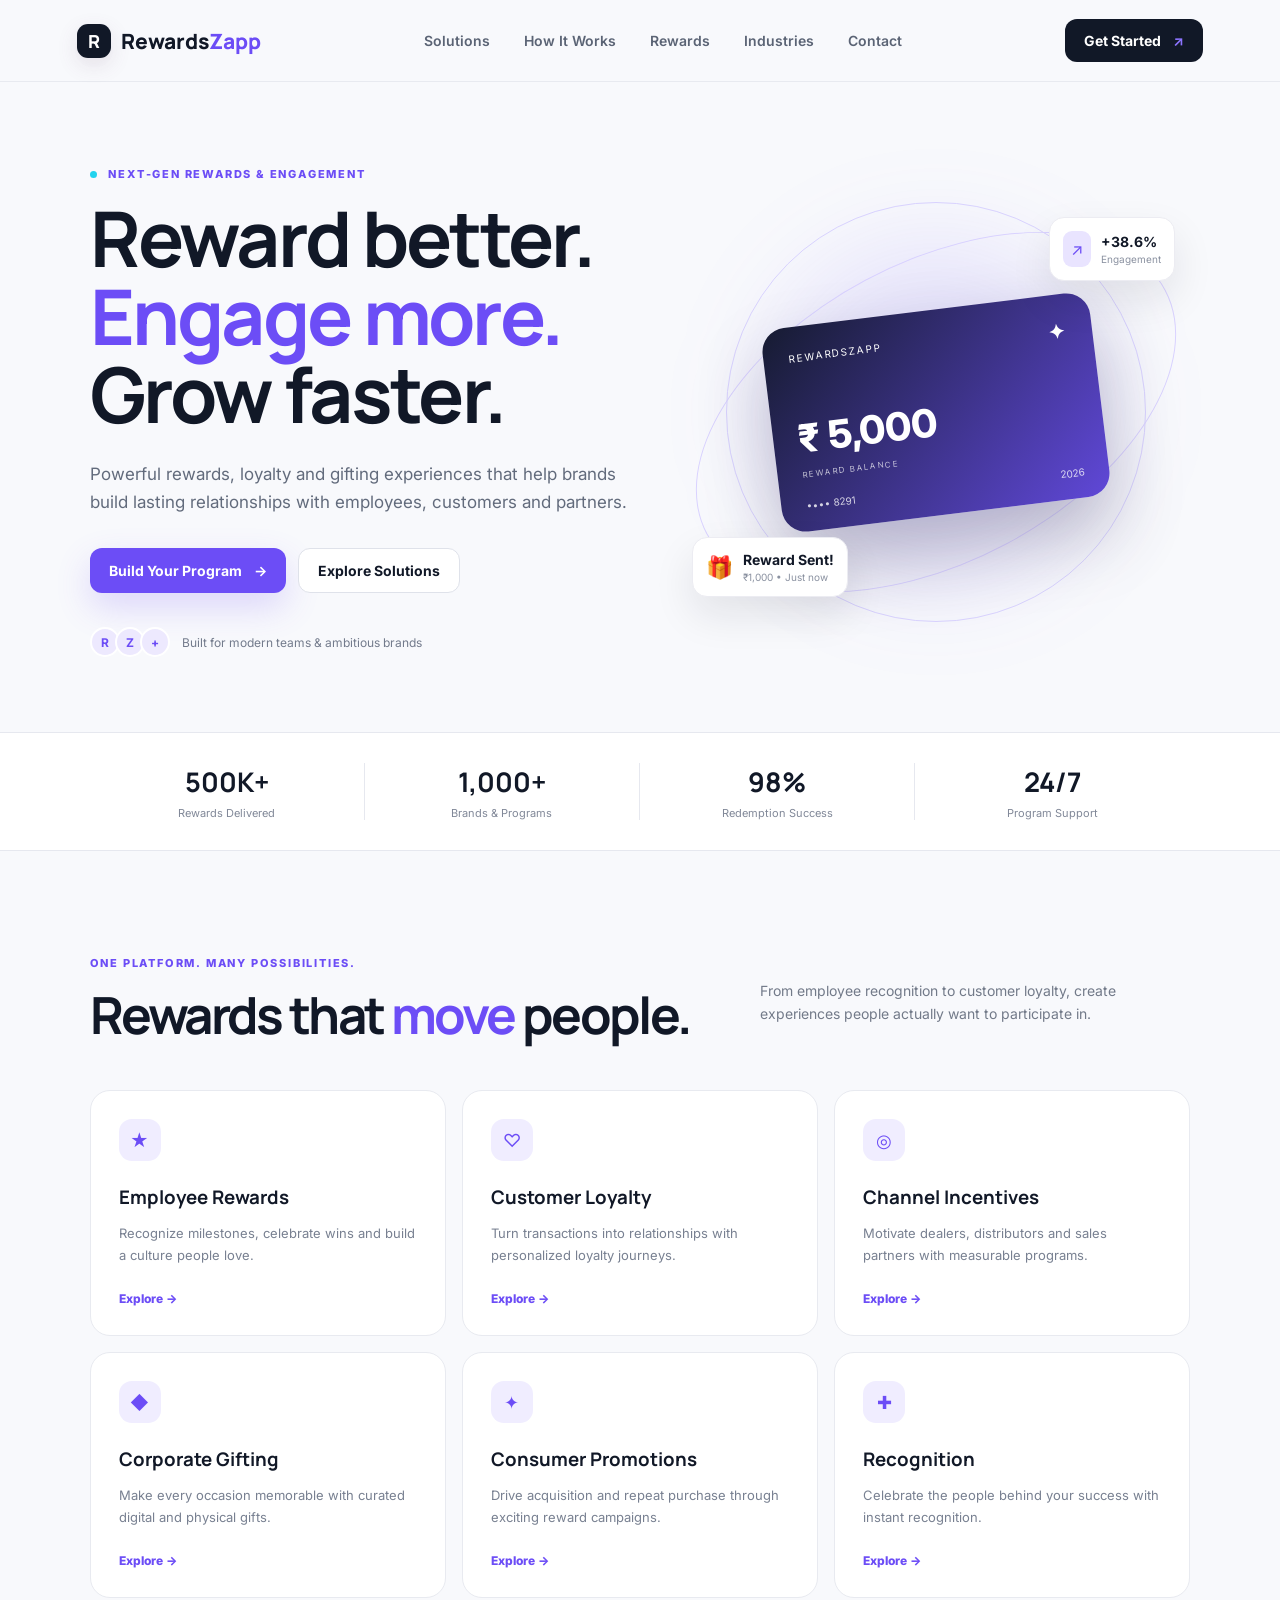
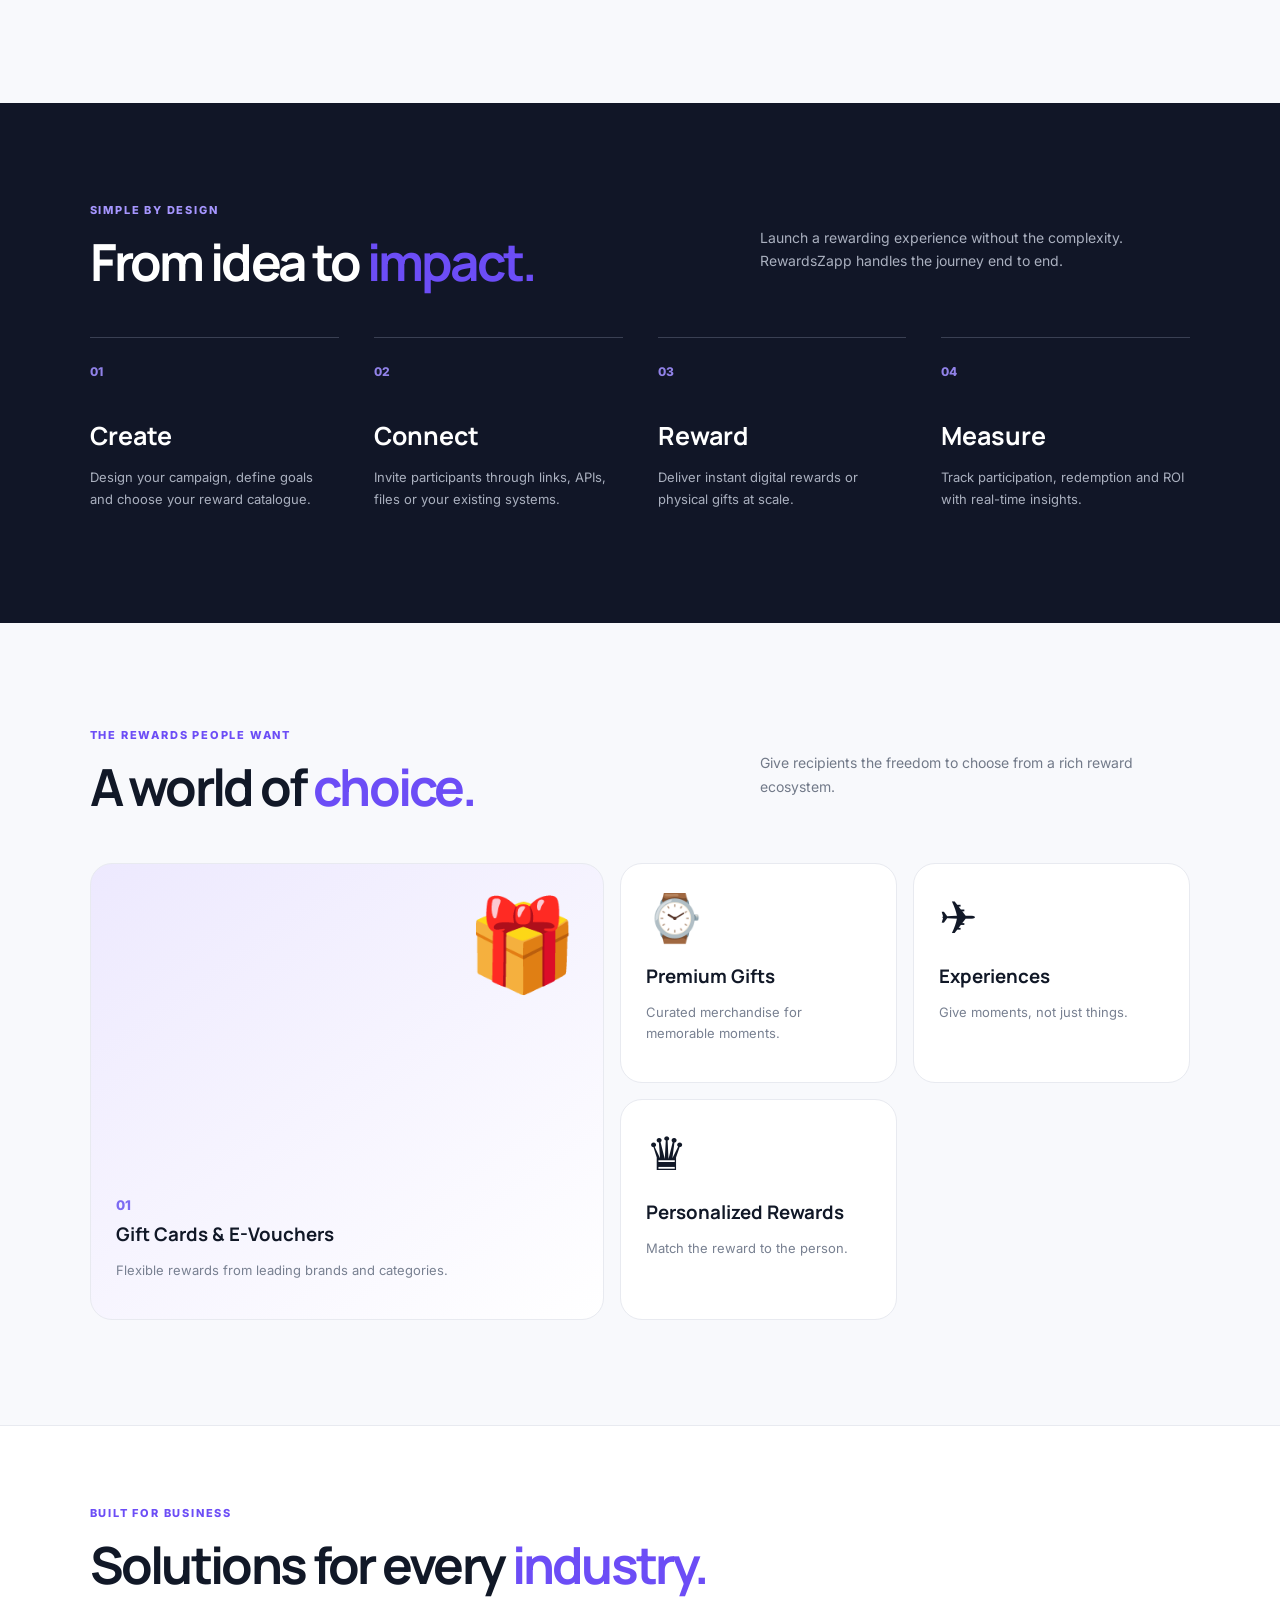
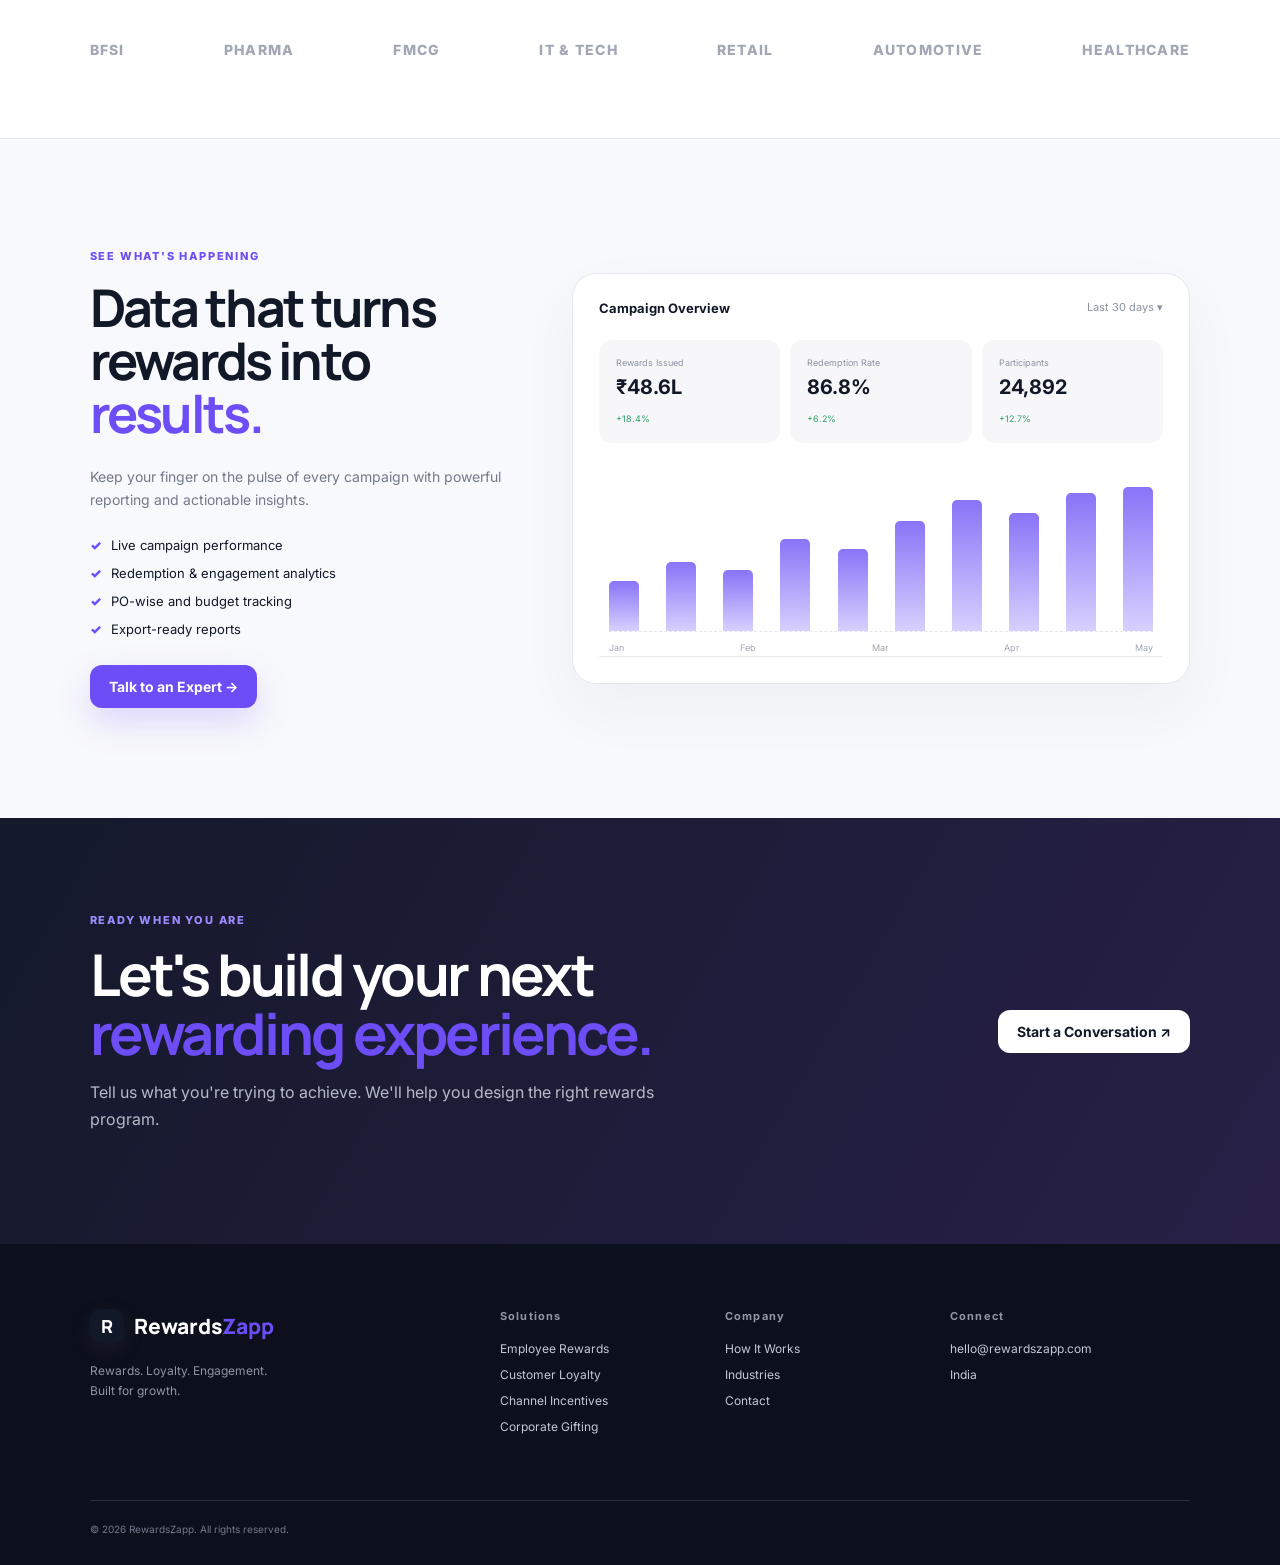
==== commit c85d9cfe: "Add files via upload" ====
--- a/index.html
+++ b/index.html
@@ -1,194 +1,96 @@
 <!DOCTYPE html>
 <html lang="en">
 <head>
-  <meta charset="UTF-8" />
-  <meta name="viewport" content="width=device-width, initial-scale=1.0" />
-  <meta name="description" content="RewardsZapp — modern rewards, loyalty, gifting and engagement solutions for businesses." />
-  <title>RewardsZapp | Reward. Engage. Grow.</title>
-  <link rel="preconnect" href="https://fonts.googleapis.com">
-  <link rel="preconnect" href="https://fonts.gstatic.com" crossorigin>
-  <link href="https://fonts.googleapis.com/css2?family=DM+Sans:wght@400;500;600;700&family=Space+Grotesk:wght@500;600;700&display=swap" rel="stylesheet">
-  <link rel="stylesheet" href="styles.css" />
+<meta charset="UTF-8">
+<meta name="viewport" content="width=device-width, initial-scale=1.0">
+<meta name="description" content="RewardsZapp — rewards, loyalty, gifting and engagement solutions for modern businesses.">
+<title>RewardsZapp | Reward Better. Engage More.</title>
+<link rel="preconnect" href="https://fonts.googleapis.com">
+<link rel="preconnect" href="https://fonts.gstatic.com" crossorigin>
+<link href="https://fonts.googleapis.com/css2?family=Inter:wght@400;500;600;700;800&family=Manrope:wght@600;700;800&display=swap" rel="stylesheet">
+<link rel="stylesheet" href="styles.css">
 </head>
 <body>
-  <div class="progress"></div>
-  <header class="site-header" id="top">
-    <nav class="nav container">
-      <a class="logo" href="#top" aria-label="RewardsZapp home">
-        <span class="logo-mark">R</span><span>Rewards<span class="logo-accent">Zapp</span></span>
-      </a>
-      <button class="menu-toggle" aria-label="Open menu" aria-expanded="false"><span></span><span></span><span></span></button>
-      <div class="nav-links">
-        <a href="#solutions">Solutions</a>
-        <a href="#rewards">Rewards</a>
-        <a href="#how-it-works">How It Works</a>
-        <a href="#platform">Platform</a>
-        <a href="#about">About</a>
-        <a class="nav-cta" href="#contact">Get Started <span>↗</span></a>
-      </div>
-    </nav>
-  </header>
+<header class="nav">
+  <a class="brand" href="#home"><span class="brand-mark">R</span><span>Rewards<span>Zapp</span></span></a>
+  <nav>
+    <a href="#solutions">Solutions</a><a href="#how">How It Works</a><a href="#marketplace">Rewards</a><a href="#industries">Industries</a><a href="#contact">Contact</a>
+  </nav>
+  <a class="nav-cta" href="#contact">Get Started <span>↗</span></a>
+  <button class="menu" aria-label="Open menu">☰</button>
+</header>
 
-  <main>
-    <section class="hero">
-      <div class="hero-grid"></div>
-      <div class="orb orb-one"></div><div class="orb orb-two"></div>
-      <div class="container hero-inner">
-        <div class="hero-copy reveal">
-          <div class="eyebrow"><span class="pulse"></span> Next-generation rewards platform</div>
-          <h1>Reward.<br><span>Engage.</span> Grow.</h1>
-          <p class="hero-text">Build memorable loyalty, gifting and engagement experiences that make every interaction count.</p>
-          <div class="hero-actions">
-            <a href="#contact" class="btn btn-primary">Launch Your Program <span>↗</span></a>
-            <a href="#platform" class="btn btn-ghost"><span class="play">▶</span> Explore Platform</a>
-          </div>
-          <div class="trust-row">
-            <span>Built for ambitious brands</span>
-            <div class="mini-logos"><b>T</b><b>H</b><b>R</b><b>N</b><b>+</b></div>
-          </div>
-        </div>
+<main id="home">
+<section class="hero">
+  <div class="hero-copy">
+    <div class="eyebrow"><i></i> NEXT-GEN REWARDS & ENGAGEMENT</div>
+    <h1>Reward better.<br><em>Engage more.</em><br>Grow faster.</h1>
+    <p>Powerful rewards, loyalty and gifting experiences that help brands build lasting relationships with employees, customers and partners.</p>
+    <div class="hero-actions"><a class="btn primary" href="#contact">Build Your Program <span>→</span></a><a class="btn ghost" href="#solutions">Explore Solutions</a></div>
+    <div class="trust"><div class="avatars"><b>R</b><b>Z</b><b>+</b></div><span>Built for modern teams & ambitious brands</span></div>
+  </div>
+  <div class="hero-visual">
+    <div class="glow"></div>
+    <div class="orbit orbit1"></div><div class="orbit orbit2"></div>
+    <div class="reward-card main-card"><div class="card-top"><span>REWARDSZAPP</span><strong>✦</strong></div><div class="points">₹ 5,000</div><small>REWARD BALANCE</small><div class="card-bottom"><span>•••• 8291</span><span>2026</span></div></div>
+    <div class="float-card stat-card"><span class="mini-icon">↗</span><div><strong>+38.6%</strong><small>Engagement</small></div></div>
+    <div class="float-card gift-card"><span>🎁</span><div><strong>Reward Sent!</strong><small>₹1,000 • Just now</small></div></div>
+  </div>
+</section>
 
-        <div class="hero-visual reveal delay-1">
-          <div class="dashboard-card">
-            <div class="dash-top"><span>RewardsZapp</span><span class="live"><i></i> LIVE</span></div>
-            <div class="dash-title">Engagement Overview <small>Last 30 days ▾</small></div>
-            <div class="metric-row">
-              <div><span>Active Members</span><strong>24,892</strong><em>+18.6%</em></div>
-              <div><span>Rewards Redeemed</span><strong>₹18.4L</strong><em>+24.2%</em></div>
-            </div>
-            <div class="chart">
-              <div class="chart-labels"><span>Jun 1</span><span>Jun 8</span><span>Jun 15</span><span>Jun 22</span><span>Jun 30</span></div>
-              <svg viewBox="0 0 560 170" preserveAspectRatio="none" aria-label="Engagement trend chart">
-                <defs><linearGradient id="area" x1="0" y1="0" x2="0" y2="1"><stop offset="0" stop-opacity=".35"/><stop offset="1" stop-opacity="0"/></linearGradient></defs>
-                <path class="area" d="M0 145 C45 125 58 135 95 108 S145 120 185 90 S230 110 270 70 S315 88 350 62 S400 70 435 42 S485 55 520 24 S545 35 560 12 V170 H0Z"/>
-                <path class="line" d="M0 145 C45 125 58 135 95 108 S145 120 185 90 S230 110 270 70 S315 88 350 62 S400 70 435 42 S485 55 520 24 S545 35 560 12"/>
-              </svg>
-              <div class="chart-grid"></div>
-            </div>
-            <div class="dash-bottom">
-              <div class="reward-bubble"><span>🎁</span><div><small>Latest reward</small><b>₹1,000 Amazon Voucher</b></div><strong>+1,000</strong></div>
-            </div>
-          </div>
-          <div class="float-card points"><span>✦</span><div><small>Points earned</small><b>+2,450</b></div></div>
-          <div class="float-card gift"><span>🎁</span><div><small>Reward unlocked</small><b>Weekend Escape</b></div></div>
-        </div>
-      </div>
-      <div class="scroll-hint">SCROLL TO EXPLORE <span>↓</span></div>
-    </section>
+<section class="metrics">
+  <div><strong>500K+</strong><span>Rewards Delivered</span></div><div><strong>1,000+</strong><span>Brands & Programs</span></div><div><strong>98%</strong><span>Redemption Success</span></div><div><strong>24/7</strong><span>Program Support</span></div>
+</section>
 
-    <section class="marquee-section">
-      <div class="marquee"><span>LOYALTY</span><i>✦</i><span>REWARDS</span><i>✦</i><span>GIFTING</span><i>✦</i><span>ENGAGEMENT</span><i>✦</i><span>LOYALTY</span><i>✦</i><span>REWARDS</span><i>✦</i></div>
-    </section>
+<section id="solutions" class="section">
+  <div class="section-head"><div><div class="eyebrow">ONE PLATFORM. MANY POSSIBILITIES.</div><h2>Rewards that <em>move</em> people.</h2></div><p>From employee recognition to customer loyalty, create experiences people actually want to participate in.</p></div>
+  <div class="solution-grid">
+    <article><span class="icon">★</span><h3>Employee Rewards</h3><p>Recognize milestones, celebrate wins and build a culture people love.</p><a href="#contact">Explore →</a></article>
+    <article><span class="icon">♡</span><h3>Customer Loyalty</h3><p>Turn transactions into relationships with personalized loyalty journeys.</p><a href="#contact">Explore →</a></article>
+    <article><span class="icon">◎</span><h3>Channel Incentives</h3><p>Motivate dealers, distributors and sales partners with measurable programs.</p><a href="#contact">Explore →</a></article>
+    <article><span class="icon">◆</span><h3>Corporate Gifting</h3><p>Make every occasion memorable with curated digital and physical gifts.</p><a href="#contact">Explore →</a></article>
+    <article><span class="icon">✦</span><h3>Consumer Promotions</h3><p>Drive acquisition and repeat purchase through exciting reward campaigns.</p><a href="#contact">Explore →</a></article>
+    <article><span class="icon">✚</span><h3>Recognition</h3><p>Celebrate the people behind your success with instant recognition.</p><a href="#contact">Explore →</a></article>
+  </div>
+</section>
 
-    <section class="section" id="solutions">
-      <div class="container">
-        <div class="section-head reveal">
-          <div><span class="section-kicker">01 — SOLUTIONS</span><h2>One platform.<br><span>Endless possibilities.</span></h2></div>
-          <p>From employee recognition to customer loyalty, RewardsZapp gives you the tools to create rewarding experiences at scale.</p>
-        </div>
-        <div class="solution-grid">
-          <article class="solution-card large reveal"><div class="card-icon">◎</div><span class="card-no">01</span><h3>Customer Loyalty</h3><p>Turn purchases and interactions into meaningful rewards that keep customers coming back.</p><a href="#contact">Explore solution <span>↗</span></a><div class="card-glow"></div></article>
-          <article class="solution-card reveal delay-1"><div class="card-icon">✦</div><span class="card-no">02</span><h3>Employee Rewards</h3><p>Recognize wins, milestones and everyday excellence with flexible digital rewards.</p><a href="#contact">Explore solution <span>↗</span></a></article>
-          <article class="solution-card reveal delay-2"><div class="card-icon">◇</div><span class="card-no">03</span><h3>Corporate Gifting</h3><p>Premium gifting experiences for clients, partners, employees and channel networks.</p><a href="#contact">Explore solution <span>↗</span></a></article>
-          <article class="solution-card wide reveal"><div class="card-icon">↗</div><span class="card-no">04</span><h3>Sales Incentives & Campaigns</h3><p>Motivate your sales ecosystem with measurable, campaign-ready incentive programs.</p><a href="#contact">Explore solution <span>↗</span></a></article>
-        </div>
-      </div>
-    </section>
+<section id="how" class="dark-section">
+  <div class="section-head"><div><div class="eyebrow light">SIMPLE BY DESIGN</div><h2>From idea to <em>impact.</em></h2></div><p>Launch a rewarding experience without the complexity. RewardsZapp handles the journey end to end.</p></div>
+  <div class="steps">
+    <div><span>01</span><h3>Create</h3><p>Design your campaign, define goals and choose your reward catalogue.</p></div>
+    <div><span>02</span><h3>Connect</h3><p>Invite participants through links, APIs, files or your existing systems.</p></div>
+    <div><span>03</span><h3>Reward</h3><p>Deliver instant digital rewards or physical gifts at scale.</p></div>
+    <div><span>04</span><h3>Measure</h3><p>Track participation, redemption and ROI with real-time insights.</p></div>
+  </div>
+</section>
 
-    <section class="section dark-section" id="rewards">
-      <div class="container">
-        <div class="section-head light reveal">
-          <div><span class="section-kicker">02 — REWARD CATALOG</span><h2>Give them a reason<br>to <span>smile.</span></h2></div>
-          <p>Digital vouchers, experiences, merchandise and curated rewards — all managed from one intelligent platform.</p>
-        </div>
-        <div class="reward-showcase reveal">
-          <div class="reward-card rc-blue"><div class="reward-brand">AMAZON</div><div class="reward-value">₹1,000</div><div class="reward-label">Digital Gift Card</div><div class="reward-chip">E-GIFT</div></div>
-          <div class="reward-card rc-purple"><div class="reward-brand">TRAVEL</div><div class="reward-value">₹5,000</div><div class="reward-label">Travel Experience</div><div class="reward-chip">EXPERIENCE</div></div>
-          <div class="reward-card rc-gold"><div class="reward-brand">LIFESTYLE</div><div class="reward-value">₹2,500</div><div class="reward-label">Curated Gift</div><div class="reward-chip">PREMIUM</div></div>
-          <div class="reward-card rc-green"><div class="reward-brand">FOOD</div><div class="reward-value">₹750</div><div class="reward-label">Food & Dining</div><div class="reward-chip">VOUCHER</div></div>
-        </div>
-      </div>
-    </section>
+<section id="marketplace" class="section marketplace">
+  <div class="section-head"><div><div class="eyebrow">THE REWARDS PEOPLE WANT</div><h2>A world of <em>choice.</em></h2></div><p>Give recipients the freedom to choose from a rich reward ecosystem.</p></div>
+  <div class="reward-grid">
+    <div class="reward-tile large"><div class="tile-art gift-art">🎁</div><div><small>01</small><h3>Gift Cards & E-Vouchers</h3><p>Flexible rewards from leading brands and categories.</p></div></div>
+    <div class="reward-tile"><div class="tile-art">⌚</div><h3>Premium Gifts</h3><p>Curated merchandise for memorable moments.</p></div>
+    <div class="reward-tile"><div class="tile-art">✈</div><h3>Experiences</h3><p>Give moments, not just things.</p></div>
+    <div class="reward-tile"><div class="tile-art">♛</div><h3>Personalized Rewards</h3><p>Match the reward to the person.</p></div>
+  </div>
+</section>
 
-    <section class="section" id="how-it-works">
-      <div class="container">
-        <div class="center-head reveal"><span class="section-kicker">03 — HOW IT WORKS</span><h2>Simple for you.<br><span>Exciting for them.</span></h2></div>
-        <div class="steps">
-          <div class="step reveal"><div class="step-number">01</div><h3>Design</h3><p>Define your audience, objectives, rewards and campaign rules.</p></div>
-          <div class="step-line"></div>
-          <div class="step reveal delay-1"><div class="step-number">02</div><h3>Launch</h3><p>Go live with digital journeys built around your brand experience.</p></div>
-          <div class="step-line"></div>
-          <div class="step reveal delay-2"><div class="step-number">03</div><h3>Engage</h3><p>Drive participation with smart triggers, communication and incentives.</p></div>
-          <div class="step-line"></div>
-          <div class="step reveal delay-3"><div class="step-number">04</div><h3>Measure</h3><p>Track performance, redemption and engagement through live analytics.</p></div>
-        </div>
-      </div>
-    </section>
+<section id="industries" class="industry-section">
+  <div class="section-head"><div><div class="eyebrow">BUILT FOR BUSINESS</div><h2>Solutions for every <em>industry.</em></h2></div></div>
+  <div class="industry-list"><span>BFSI</span><span>PHARMA</span><span>FMCG</span><span>IT & TECH</span><span>RETAIL</span><span>AUTOMOTIVE</span><span>HEALTHCARE</span></div>
+</section>
 
-    <section class="section platform-section" id="platform">
-      <div class="container platform-wrap">
-        <div class="platform-copy reveal">
-          <span class="section-kicker">04 — THE PLATFORM</span>
-          <h2>Your rewards engine,<br><span>supercharged.</span></h2>
-          <p>Powerful controls behind a beautifully simple experience. Manage campaigns, users, wallets, rewards and analytics from a single command center.</p>
-          <ul class="feature-list">
-            <li><span>✓</span> Real-time campaign analytics</li>
-            <li><span>✓</span> Wallet & points management</li>
-            <li><span>✓</span> Automated reward fulfilment</li>
-            <li><span>✓</span> API-ready integrations</li>
-          </ul>
-          <a class="btn btn-primary" href="#contact">Book a Demo <span>↗</span></a>
-        </div>
-        <div class="admin-ui reveal delay-1">
-          <div class="admin-top"><span class="admin-logo">RZ</span><span>Campaign Manager</span><span class="admin-dots">•••</span></div>
-          <div class="admin-body">
-            <aside><b>Overview</b><span>Campaigns</span><span>Rewards</span><span>Members</span><span>Analytics</span><span>Settings</span></aside>
-            <div class="admin-main">
-              <div class="admin-welcome"><span><small>Good evening, Admin</small><b>Campaign performance</b></span><button>+ New Campaign</button></div>
-              <div class="admin-stats"><div><small>Total Participants</small><b>24,892</b><em>+18.6%</em></div><div><small>Rewards Issued</small><b>58,420</b><em>+31.4%</em></div><div><small>Redemption Rate</small><b>76.8%</b><em>+9.2%</em></div></div>
-              <div class="admin-chart"><div class="bars"><i style="height:38%"></i><i style="height:55%"></i><i style="height:44%"></i><i style="height:68%"></i><i style="height:62%"></i><i style="height:81%"></i><i style="height:92%"></i></div><div class="bar-labels"><span>M</span><span>T</span><span>W</span><span>T</span><span>F</span><span>S</span><span>S</span></div></div>
-            </div>
-          </div>
-        </div>
-      </div>
-    </section>
+<section class="dashboard">
+  <div class="dashboard-copy"><div class="eyebrow">SEE WHAT'S HAPPENING</div><h2>Data that turns rewards into <em>results.</em></h2><p>Keep your finger on the pulse of every campaign with powerful reporting and actionable insights.</p><ul><li>Live campaign performance</li><li>Redemption & engagement analytics</li><li>PO-wise and budget tracking</li><li>Export-ready reports</li></ul><a class="btn primary" href="#contact">Talk to an Expert →</a></div>
+  <div class="dash"><div class="dash-head"><b>Campaign Overview</b><span>Last 30 days ▾</span></div><div class="dash-stats"><div><small>Rewards Issued</small><strong>₹48.6L</strong><i>+18.4%</i></div><div><small>Redemption Rate</small><strong>86.8%</strong><i>+6.2%</i></div><div><small>Participants</small><strong>24,892</strong><i>+12.7%</i></div></div><div class="chart"><div class="bars"><i style="height:35%"></i><i style="height:48%"></i><i style="height:42%"></i><i style="height:64%"></i><i style="height:57%"></i><i style="height:76%"></i><i style="height:91%"></i><i style="height:82%"></i><i style="height:96%"></i><i style="height:100%"></i></div><div class="months"><span>Jan</span><span>Feb</span><span>Mar</span><span>Apr</span><span>May</span></div></div></div>
+</section>
 
-    <section class="stats-section" id="about">
-      <div class="container stats-grid">
-        <div class="stat reveal"><strong data-count="98">0</strong><span>%</span><p>Client satisfaction</p></div>
-        <div class="stat reveal delay-1"><strong data-count="500">0</strong><span>+</span><p>Reward options</p></div>
-        <div class="stat reveal delay-2"><strong data-count="50">0</strong><span>+</span><p>Brands & partners</p></div>
-        <div class="stat reveal delay-3"><strong data-count="10">0</strong><span>L+</span><p>Rewards delivered</p></div>
-      </div>
-    </section>
+<section id="contact" class="cta">
+  <div><div class="eyebrow light">READY WHEN YOU ARE</div><h2>Let's build your next<br><em>rewarding experience.</em></h2><p>Tell us what you're trying to achieve. We'll help you design the right rewards program.</p></div>
+  <a class="btn white" href="mailto:hello@rewardszapp.com">Start a Conversation ↗</a>
+</section>
+</main>
 
-    <section class="section testimonial-section">
-      <div class="container">
-        <div class="quote-mark">“</div>
-        <blockquote class="reveal">The best rewards are the ones that feel personal. RewardsZapp helps brands make that happen — at scale.</blockquote>
-        <div class="quote-author reveal"><span class="avatar">S</span><div><b>RewardsZapp Team</b><small>Reward & Engagement Solutions</small></div></div>
-      </div>
-    </section>
-
-    <section class="cta-section" id="contact">
-      <div class="cta-orb"></div>
-      <div class="container cta-inner reveal">
-        <span class="section-kicker">05 — LET'S TALK</span>
-        <h2>Ready to make<br>every moment <span>rewarding?</span></h2>
-        <p>Tell us what you want to achieve. We'll help you design a rewards experience your audience won't forget.</p>
-        <div class="hero-actions"><a href="mailto:hello@rewardszapp.com" class="btn btn-light">hello@rewardszapp.com <span>↗</span></a><a href="tel:+919000000000" class="btn btn-outline-light">Talk to us</a></div>
-      </div>
-    </section>
-  </main>
-
-  <footer>
-    <div class="container footer-top">
-      <div><a class="logo" href="#top"><span class="logo-mark">R</span><span>Rewards<span class="logo-accent">Zapp</span></span></a><p>Reward. Engage. Grow.</p></div>
-      <div class="footer-links"><div><b>Explore</b><a href="#solutions">Solutions</a><a href="#rewards">Rewards</a><a href="#platform">Platform</a></div><div><b>Company</b><a href="#about">About</a><a href="#contact">Contact</a><a href="#top">Privacy</a></div><div><b>Connect</b><a href="mailto:hello@rewardszapp.com">Email</a><a href="#contact">LinkedIn</a><a href="#contact">Instagram</a></div></div>
-    </div>
-    <div class="container footer-bottom"><span>© 2026 RewardsZapp. All rights reserved.</span><span>Built for better engagement.</span></div>
-  </footer>
-
-  <script src="script.js"></script>
+<footer><div class="footer-brand"><a class="brand" href="#home"><span class="brand-mark">R</span><span>Rewards<span>Zapp</span></span></a><p>Rewards. Loyalty. Engagement.<br>Built for growth.</p></div><div><h4>Solutions</h4><a href="#solutions">Employee Rewards</a><a href="#solutions">Customer Loyalty</a><a href="#solutions">Channel Incentives</a><a href="#solutions">Corporate Gifting</a></div><div><h4>Company</h4><a href="#how">How It Works</a><a href="#industries">Industries</a><a href="#contact">Contact</a></div><div><h4>Connect</h4><a href="mailto:hello@rewardszapp.com">hello@rewardszapp.com</a><span>India</span></div><div class="copyright">© 2026 RewardsZapp. All rights reserved.</div></footer>
+<script src="script.js"></script>
 </body>
 </html>
--- a/styles.css
+++ b/styles.css
@@ -1,17 +1 @@
-:root{--bg:#070a16;--surface:#0d1224;--surface2:#121a32;--text:#f7f8ff;--muted:#a7afc7;--blue:#6c7cff;--cyan:#45d9ff;--purple:#a46cff;--line:rgba(255,255,255,.09);--white:#fff;--shadow:0 25px 70px rgba(0,0,0,.28)}
-*{box-sizing:border-box;margin:0;padding:0}html{scroll-behavior:smooth}body{font-family:"DM Sans",sans-serif;color:#111827;background:#f8f9fc;line-height:1.6;overflow-x:hidden}a{text-decoration:none;color:inherit}.container{width:min(1180px,calc(100% - 48px));margin:auto}.progress{position:fixed;z-index:1000;top:0;left:0;width:0;height:3px;background:linear-gradient(90deg,var(--cyan),var(--purple));box-shadow:0 0 15px var(--cyan)}
-.site-header{position:fixed;top:0;left:0;right:0;z-index:100;padding:18px 0;transition:.3s}.site-header.scrolled{background:rgba(7,10,22,.82);backdrop-filter:blur(18px);border-bottom:1px solid var(--line)}.nav{display:flex;align-items:center;justify-content:space-between}.logo{display:flex;align-items:center;gap:10px;font:700 21px "Space Grotesk";color:#fff}.logo-mark{display:grid;place-items:center;width:32px;height:32px;border-radius:10px;background:linear-gradient(135deg,var(--cyan),var(--purple));color:#fff;font-size:17px;box-shadow:0 8px 25px rgba(108,124,255,.35)}.logo-accent{color:#7ee8ff}.nav-links{display:flex;align-items:center;gap:30px;color:#cdd3e7;font-size:14px}.nav-links a{transition:.2s}.nav-links a:hover{color:#fff}.nav-cta{background:#fff;color:#101426!important;padding:11px 17px;border-radius:12px;font-weight:700}.nav-cta span{margin-left:8px}.menu-toggle{display:none;background:none;border:0}
-.hero{min-height:860px;padding-top:145px;position:relative;overflow:hidden;background:radial-gradient(circle at 75% 38%,rgba(91,78,255,.23),transparent 30%),radial-gradient(circle at 30% 60%,rgba(0,212,255,.08),transparent 25%),var(--bg);color:#fff}.hero-grid{position:absolute;inset:0;background-image:linear-gradient(rgba(255,255,255,.035) 1px,transparent 1px),linear-gradient(90deg,rgba(255,255,255,.035) 1px,transparent 1px);background-size:70px 70px;mask-image:linear-gradient(to bottom,black,transparent 85%)}.orb{position:absolute;border-radius:50%;filter:blur(2px);opacity:.65}.orb-one{width:420px;height:420px;right:-100px;top:220px;background:radial-gradient(circle,rgba(117,77,255,.3),transparent 68%)}.orb-two{width:300px;height:300px;left:-120px;bottom:40px;background:radial-gradient(circle,rgba(69,217,255,.18),transparent 68%)}.hero-inner{position:relative;z-index:2;display:grid;grid-template-columns:1fr 1.05fr;gap:50px;align-items:center}.eyebrow,.section-kicker{font-size:11px;letter-spacing:2px;text-transform:uppercase;color:#8deaff;font-weight:700}.eyebrow{display:inline-flex;align-items:center;gap:9px;border:1px solid rgba(126,232,255,.18);background:rgba(126,232,255,.05);padding:9px 13px;border-radius:99px}.pulse{width:7px;height:7px;border-radius:50%;background:#62f1ba;box-shadow:0 0 0 5px rgba(98,241,186,.08)}h1,h2,h3{font-family:"Space Grotesk",sans-serif;line-height:1.04}h1{font-size:clamp(60px,7vw,92px);letter-spacing:-4px;margin:25px 0 22px}h1 span,h2 span{background:linear-gradient(90deg,#68eaff,#a979ff);-webkit-background-clip:text;background-clip:text;color:transparent}.hero-text{max-width:560px;color:#aeb7d0;font-size:18px}.hero-actions{display:flex;gap:13px;align-items:center;margin-top:32px;flex-wrap:wrap}.btn{display:inline-flex;align-items:center;gap:10px;padding:14px 19px;border-radius:13px;font-weight:700;font-size:14px;transition:.25s;cursor:pointer}.btn-primary{background:linear-gradient(135deg,#697bff,#9a67ff);color:#fff;box-shadow:0 14px 35px rgba(112,105,255,.3)}.btn-primary:hover{transform:translateY(-3px);box-shadow:0 18px 42px rgba(112,105,255,.4)}.btn-ghost{border:1px solid var(--line);color:#e7eaff}.play{font-size:9px;width:28px;height:28px;display:grid;place-items:center;border:1px solid #555f79;border-radius:50%}.trust-row{display:flex;align-items:center;gap:18px;margin-top:55px;color:#747f9f;font-size:11px}.mini-logos{display:flex}.mini-logos b{width:29px;height:29px;display:grid;place-items:center;border-radius:50%;margin-left:-5px;border:2px solid #080b18;background:#202843;color:#d8dded;font-size:10px}.hero-visual{position:relative;min-height:530px;display:flex;align-items:center;justify-content:center}.dashboard-card{width:min(590px,100%);background:linear-gradient(145deg,rgba(24,32,59,.94),rgba(11,16,31,.94));border:1px solid rgba(255,255,255,.12);border-radius:25px;padding:24px;box-shadow:0 35px 90px rgba(0,0,0,.45);transform:perspective(1000px) rotateY(-5deg) rotateX(3deg);backdrop-filter:blur(18px)}.dash-top,.dash-title,.metric-row,.dash-bottom{display:flex;align-items:center;justify-content:space-between}.dash-top{font:600 12px "Space Grotesk";color:#e8ecff}.live{font-size:9px;color:#65e7b2}.live i{display:inline-block;width:6px;height:6px;background:#65e7b2;border-radius:50%;margin-right:5px}.dash-title{font:600 18px "Space Grotesk";margin:32px 0 18px}.dash-title small{font:500 9px "DM Sans";color:#7e89a7}.metric-row{gap:12px}.metric-row>div{background:rgba(255,255,255,.045);border:1px solid rgba(255,255,255,.06);border-radius:14px;padding:14px;width:50%}.metric-row span,.metric-row strong,.metric-row em{display:block}.metric-row span{font-size:9px;color:#8c97b6}.metric-row strong{font:700 22px "Space Grotesk";margin:3px 0}.metric-row em{font-style:normal;font-size:9px;color:#63e8b0}.chart{height:190px;margin-top:20px;position:relative;border-top:1px solid rgba(255,255,255,.04)}.chart-grid{position:absolute;inset:15px 0 25px;background:repeating-linear-gradient(to bottom,transparent 0 39px,rgba(255,255,255,.045) 40px)}.chart svg{position:absolute;left:0;right:0;top:25px;width:100%;height:140px;z-index:2;overflow:visible}.chart .line{fill:none;stroke:#71e9ff;stroke-width:3}.chart .area{fill:url(#area)}.chart-labels{position:absolute;bottom:0;left:0;right:0;display:flex;justify-content:space-between;color:#626d8a;font-size:8px}.reward-bubble{width:100%;padding:11px 13px;border-radius:12px;background:rgba(113,110,255,.11);display:flex;align-items:center;gap:10px}.reward-bubble>span{width:30px;height:30px;display:grid;place-items:center;background:#262a58;border-radius:9px}.reward-bubble small,.reward-bubble b{display:block}.reward-bubble small{font-size:8px;color:#7d88a8}.reward-bubble b{font-size:10px}.reward-bubble strong{margin-left:auto;color:#69eab0;font-size:11px}.float-card{position:absolute;display:flex;align-items:center;gap:9px;background:rgba(18,24,45,.9);border:1px solid rgba(255,255,255,.12);box-shadow:0 20px 50px rgba(0,0,0,.3);padding:10px 13px;border-radius:13px;backdrop-filter:blur(12px);font-size:10px;animation:float 5s ease-in-out infinite}.float-card span{font-size:18px}.float-card small,.float-card b{display:block}.float-card small{color:#7984a4;font-size:8px}.points{left:-10px;top:110px}.gift{right:-12px;bottom:100px;animation-delay:1s}.scroll-hint{position:absolute;bottom:26px;left:50%;transform:translateX(-50%);font-size:9px;letter-spacing:2px;color:#6d7898}.scroll-hint span{margin-left:8px;color:#b3bdd7}
-.marquee-section{background:#0b0f20;color:#b6bed3;border-top:1px solid var(--line);border-bottom:1px solid var(--line);overflow:hidden}.marquee{display:flex;gap:36px;align-items:center;justify-content:center;min-width:max-content;padding:20px;font:600 11px "Space Grotesk";letter-spacing:3px}.marquee i{color:#6ee8ff;font-style:normal}
-.section{padding:120px 0;background:#f8f9fc}.section-head{display:grid;grid-template-columns:1.2fr .8fr;gap:70px;align-items:end;margin-bottom:55px}.section-kicker{color:#6674a3}.section-head h2,.center-head h2{font-size:clamp(42px,5vw,64px);letter-spacing:-2px;margin-top:14px;color:#10152b}.section-head p{color:#69738c;font-size:16px;max-width:470px}.solution-grid{display:grid;grid-template-columns:1.1fr 1fr 1fr;gap:18px}.solution-card{min-height:285px;padding:28px;border:1px solid #e3e6ef;border-radius:22px;background:#fff;position:relative;overflow:hidden;transition:.35s}.solution-card:hover{transform:translateY(-7px);box-shadow:0 25px 60px rgba(22,32,66,.11)}.solution-card.large{grid-row:span 2;min-height:588px;background:linear-gradient(145deg,#111833,#202b58);color:#fff}.solution-card.wide{grid-column:2/4;min-height:285px;background:#edf1ff}.card-icon{width:47px;height:47px;border-radius:14px;display:grid;place-items:center;background:#eef2ff;color:#5c6eff;font-size:22px}.large .card-icon{background:rgba(255,255,255,.1);color:#7cecff}.card-no{position:absolute;right:25px;top:25px;color:#9aa3b8;font-size:10px}.large .card-no{color:#6e7ba0}.solution-card h3{font-size:26px;margin-top:55px}.solution-card p{color:#727b91;font-size:14px;margin:13px 0 24px;max-width:390px}.large p{color:#aab4ce;max-width:330px}.solution-card a{font-size:11px;font-weight:700;color:#5869df}.large a{color:#7eeaff}.card-glow{position:absolute;width:220px;height:220px;right:-80px;bottom:-80px;border-radius:50%;background:rgba(99,231,255,.15);filter:blur(10px)}
-.dark-section{background:#090d1c;color:#fff}.light .section-kicker{color:#70e7ff}.light h2{color:#fff}.light p{color:#929db9}.reward-showcase{display:grid;grid-template-columns:repeat(4,1fr);gap:16px}.reward-card{min-height:300px;border-radius:23px;padding:25px;position:relative;overflow:hidden;display:flex;flex-direction:column;justify-content:space-between;box-shadow:inset 0 0 60px rgba(255,255,255,.08)}.reward-card:after{content:"";position:absolute;width:230px;height:230px;border-radius:50%;right:-90px;top:-80px;background:rgba(255,255,255,.12);filter:blur(2px)}.rc-blue{background:linear-gradient(145deg,#2b63ff,#13247a)}.rc-purple{background:linear-gradient(145deg,#7d45d8,#321467)}.rc-gold{background:linear-gradient(145deg,#c79a35,#604112)}.rc-green{background:linear-gradient(145deg,#0eaa87,#075d63)}.reward-brand{font:700 11px "Space Grotesk";letter-spacing:2px;position:relative;z-index:2}.reward-value{font:700 46px "Space Grotesk";letter-spacing:-2px;position:relative;z-index:2}.reward-label{font-size:12px;color:rgba(255,255,255,.75);position:relative;z-index:2}.reward-chip{align-self:flex-start;border:1px solid rgba(255,255,255,.25);padding:6px 9px;border-radius:99px;font-size:8px;letter-spacing:1px;position:relative;z-index:2}
-.center-head{text-align:center;max-width:700px;margin:0 auto 70px}.center-head .section-kicker{color:#6574a5}.steps{display:grid;grid-template-columns:1fr 45px 1fr 45px 1fr 45px 1fr;align-items:center}.step{text-align:center}.step-number{margin:0 auto 22px;width:64px;height:64px;border-radius:20px;display:grid;place-items:center;background:#eef1ff;color:#596aff;font:700 14px "Space Grotesk";border:1px solid #e0e5ff}.step h3{font-size:21px}.step p{color:#737c91;font-size:13px;margin-top:9px}.step-line{height:1px;background:#dfe3ed}
-.platform-section{background:#eef1fa}.platform-wrap{display:grid;grid-template-columns:.8fr 1.2fr;gap:70px;align-items:center}.platform-copy h2{font-size:clamp(40px,4.8vw,62px);color:#10152b;margin:14px 0 20px;letter-spacing:-2px}.platform-copy>p{color:#6f7890;max-width:480px}.feature-list{list-style:none;margin:25px 0 30px;display:grid;gap:12px}.feature-list li{font-size:13px;font-weight:600;color:#323a52}.feature-list li span{display:inline-grid;place-items:center;width:22px;height:22px;border-radius:50%;background:#dce2ff;color:#5c6fff;margin-right:8px;font-size:10px}
-.admin-ui{background:#fff;border-radius:22px;box-shadow:0 30px 70px rgba(38,48,83,.15);overflow:hidden;border:1px solid #dfe3ed}.admin-top{height:55px;border-bottom:1px solid #e8ebf2;display:flex;align-items:center;gap:10px;padding:0 18px;font-size:11px;font-weight:700}.admin-logo{width:27px;height:27px;display:grid;place-items:center;border-radius:8px;background:#6575ff;color:#fff;font:700 10px "Space Grotesk"}.admin-dots{margin-left:auto;color:#a6aec0}.admin-body{display:grid;grid-template-columns:135px 1fr;min-height:330px}.admin-body aside{background:#fafbfe;border-right:1px solid #edf0f5;padding:18px 12px;display:grid;align-content:start;gap:6px;font-size:9px;color:#8a93a7}.admin-body aside b{color:#5867dd;background:#eef1ff;padding:9px;border-radius:8px}.admin-body aside span{padding:8px}.admin-main{padding:20px}.admin-welcome{display:flex;justify-content:space-between;align-items:center}.admin-welcome small,.admin-welcome b{display:block}.admin-welcome small{font-size:8px;color:#8e96aa}.admin-welcome b{font:600 16px "Space Grotesk"}.admin-welcome button{border:0;background:#6374ff;color:#fff;border-radius:8px;padding:8px 10px;font-size:8px}.admin-stats{display:grid;grid-template-columns:repeat(3,1fr);gap:8px;margin:20px 0}.admin-stats div{border:1px solid #edf0f5;border-radius:10px;padding:11px}.admin-stats small,.admin-stats b,.admin-stats em{display:block}.admin-stats small{font-size:7px;color:#8d96a8}.admin-stats b{font:700 17px "Space Grotesk";margin:3px 0}.admin-stats em{font-style:normal;font-size:7px;color:#18aa77}.admin-chart{height:135px;border:1px solid #edf0f5;border-radius:10px;padding:15px 16px 7px;display:flex;align-items:end;gap:12px;position:relative}.bars{height:100%;display:flex;align-items:end;gap:14px;flex:1}.bars i{width:100%;background:linear-gradient(to top,#6475ff,#72dfff);border-radius:5px 5px 2px 2px;min-width:8px}.bar-labels{position:absolute;bottom:5px;left:16px;right:16px;display:flex;justify-content:space-around;font-size:7px;color:#a3aabc}
-.stats-section{padding:75px 0;background:#10162c;color:#fff}.stats-grid{display:grid;grid-template-columns:repeat(4,1fr)}.stat{text-align:center;border-right:1px solid rgba(255,255,255,.1)}.stat:last-child{border:0}.stat strong{font:700 clamp(42px,5vw,62px) "Space Grotesk";letter-spacing:-3px}.stat>span{font:700 24px "Space Grotesk";color:#75eaff}.stat p{color:#8f99b5;font-size:11px;text-transform:uppercase;letter-spacing:1px}
-.testimonial-section{background:#f8f9fc}.quote-mark{font:700 90px Georgia;color:#dce2ff;line-height:.5}.testimonial-section blockquote{font:500 clamp(30px,4vw,50px) "Space Grotesk";letter-spacing:-1.5px;max-width:940px;color:#11172b;margin:25px 0 35px}.quote-author{display:flex;align-items:center;gap:12px}.avatar{width:40px;height:40px;border-radius:50%;display:grid;place-items:center;background:linear-gradient(135deg,#6679ff,#a36cff);color:#fff;font-weight:700}.quote-author b,.quote-author small{display:block}.quote-author b{font-size:12px}.quote-author small{font-size:10px;color:#858ea1}
-.cta-section{padding:125px 0;background:radial-gradient(circle at 70% 30%,rgba(143,98,255,.3),transparent 25%),radial-gradient(circle at 20% 80%,rgba(59,211,255,.12),transparent 25%),#080c1b;color:#fff;position:relative;overflow:hidden}.cta-inner{position:relative;z-index:2}.cta-inner h2{font-size:clamp(48px,6vw,78px);letter-spacing:-3px;margin:15px 0}.cta-inner p{max-width:590px;color:#9ca7c2;font-size:16px}.btn-light{background:#fff;color:#101426}.btn-outline-light{border:1px solid rgba(255,255,255,.18);color:#fff}.cta-orb{position:absolute;width:600px;height:600px;border-radius:50%;right:-220px;top:-200px;background:radial-gradient(circle,rgba(122,101,255,.28),transparent 68%);filter:blur(8px)}
-footer{background:#070a16;color:#fff;border-top:1px solid var(--line)}.footer-top{padding:55px 0;display:flex;justify-content:space-between;gap:50px}.footer-top p{font-size:11px;color:#69748f;margin-top:14px}.footer-links{display:flex;gap:90px}.footer-links div{display:grid;gap:9px;align-content:start}.footer-links b{font-size:10px;letter-spacing:1px;color:#fff;margin-bottom:6px}.footer-links a{font-size:11px;color:#737e9c}.footer-links a:hover{color:#fff}.footer-bottom{padding:18px 0;border-top:1px solid var(--line);display:flex;justify-content:space-between;color:#555f79;font-size:9px}
-.reveal{opacity:0;transform:translateY(25px);transition:opacity .8s ease,transform .8s ease}.reveal.visible{opacity:1;transform:none}.delay-1{transition-delay:.12s}.delay-2{transition-delay:.22s}.delay-3{transition-delay:.32s}@keyframes float{0%,100%{transform:translateY(0)}50%{transform:translateY(-12px)}}
-@media(max-width:900px){.hero-inner,.platform-wrap,.section-head{grid-template-columns:1fr}.hero{padding-top:125px}.hero-visual{min-height:470px}.section-head{gap:25px}.solution-grid{grid-template-columns:1fr 1fr}.solution-card.large{grid-row:auto;min-height:350px}.solution-card.wide{grid-column:auto}.reward-showcase{grid-template-columns:1fr 1fr}.steps{grid-template-columns:1fr 1fr;gap:35px}.step-line{display:none}.stats-grid{grid-template-columns:1fr 1fr;gap:30px}.stat:nth-child(2){border:0}.footer-top{flex-direction:column}.footer-links{gap:55px}}
-@media(max-width:650px){.container{width:min(100% - 30px,1180px)}.nav-links{position:absolute;left:15px;right:15px;top:70px;padding:20px;display:none;flex-direction:column;align-items:stretch;background:rgba(10,14,30,.97);border:1px solid var(--line);border-radius:16px}.nav-links.open{display:flex}.menu-toggle{display:grid;gap:4px}.menu-toggle span{width:22px;height:2px;background:#fff}.hero{min-height:850px}.hero-inner{gap:10px}.hero-text{font-size:16px}h1{font-size:58px;letter-spacing:-3px}.hero-visual{min-height:390px}.dashboard-card{padding:16px;border-radius:18px}.points{left:-3px;top:55px}.gift{right:-3px;bottom:45px}.metric-row strong{font-size:17px}.solution-grid,.reward-showcase{grid-template-columns:1fr}.solution-card.large{min-height:330px}.section{padding:85px 0}.section-head h2,.center-head h2{font-size:43px}.steps{grid-template-columns:1fr}.stats-grid{grid-template-columns:1fr 1fr}.stat{border-right:0}.stat strong{font-size:40px}.platform-wrap{gap:35px}.admin-body{grid-template-columns:85px 1fr}.admin-body aside{font-size:8px}.admin-main{padding:12px}.admin-stats{grid-template-columns:1fr}.admin-chart{height:110px}.footer-links{gap:28px;flex-wrap:wrap}.footer-bottom{flex-direction:column;gap:8px}.cta-section{padding:90px 0}}
+*{box-sizing:border-box}html{scroll-behavior:smooth}body{margin:0;font-family:Inter,Arial,sans-serif;color:#111827;background:#f8f9fc}a{text-decoration:none;color:inherit}.nav{height:82px;display:flex;align-items:center;justify-content:space-between;padding:0 6vw;background:rgba(248,249,252,.92);backdrop-filter:blur(18px);position:sticky;top:0;z-index:20;border-bottom:1px solid #e8eaf0}.brand{display:flex;align-items:center;gap:10px;font-family:Manrope;font-weight:800;font-size:21px}.brand>span:last-child>span{color:#6c4df6}.brand-mark{display:grid;place-items:center;width:34px;height:34px;border-radius:11px;background:#111827;color:#fff;font-size:18px;box-shadow:0 7px 20px #6c4f6f25}.nav nav{display:flex;gap:34px;font-size:14px;font-weight:600;color:#5b6475}.nav nav a:hover{color:#6c4df6}.nav-cta,.btn{display:inline-flex;align-items:center;gap:12px;border-radius:12px;padding:13px 19px;font-weight:700;font-size:14px}.nav-cta{background:#111827;color:white}.nav-cta span{color:#8c74ff}.menu{display:none;border:0;background:none;font-size:25px}.hero{min-height:650px;padding:82px 7vw 72px;display:grid;grid-template-columns:1.05fr .95fr;gap:30px;align-items:center;overflow:hidden}.eyebrow{font-size:11px;font-weight:800;letter-spacing:1.8px;color:#6c4df6;margin-bottom:18px}.eyebrow i{display:inline-block;width:7px;height:7px;background:#22d3ee;border-radius:50%;margin-right:8px}.hero h1,h2{font-family:Manrope;margin:0;letter-spacing:-2.7px;line-height:1.02}.hero h1{font-size:clamp(48px,6vw,82px)}em{font-style:normal;color:#6c4df6}.hero-copy>p{max-width:600px;font-size:17px;line-height:1.7;color:#626b7c;margin:26px 0 31px}.hero-actions{display:flex;gap:12px;flex-wrap:wrap}.btn.primary{background:#6c4df6;color:#fff;box-shadow:0 14px 35px #6c4df633}.btn.ghost{border:1px solid #dfe2ea;background:white}.btn.white{background:#fff;color:#111827}.trust{display:flex;align-items:center;gap:12px;margin-top:34px;color:#737b8c;font-size:12px}.avatars{display:flex}.avatars b{display:grid;place-items:center;width:30px;height:30px;border-radius:50%;background:#ede9fe;border:2px solid #fff;margin-left:-5px;color:#6c4df6}.avatars b:first-child{margin-left:0}.hero-visual{height:480px;position:relative;display:grid;place-items:center}.glow{position:absolute;width:340px;height:340px;background:#6c4df620;border-radius:50%;filter:blur(50px)}.orbit{position:absolute;border:1px solid #d9d2ff;border-radius:50%}.orbit1{width:420px;height:420px}.orbit2{width:520px;height:300px;transform:rotate(-28deg)}.reward-card{width:330px;height:205px;border-radius:24px;padding:25px;color:white;background:linear-gradient(135deg,#161b31,#6048d8);box-shadow:0 35px 70px #1c183c40;position:relative;z-index:2;transform:rotate(-7deg)}.card-top,.card-bottom{display:flex;justify-content:space-between}.card-top{font-size:10px;letter-spacing:2px}.card-top strong{font-size:20px}.points{font-size:39px;font-weight:800;margin-top:39px}.reward-card small{font-size:8px;letter-spacing:1.5px;opacity:.7}.card-bottom{position:absolute;bottom:20px;left:25px;right:25px;font-size:10px;opacity:.8}.float-card{position:absolute;background:#fff;border:1px solid #ececf2;border-radius:15px;padding:13px;display:flex;gap:10px;align-items:center;box-shadow:0 18px 40px #171a2b18;z-index:3}.float-card strong{display:block;font-size:14px}.float-card small{display:block;font-size:10px;color:#8a91a0;margin-top:3px}.stat-card{top:45px;right:3%}.gift-card{bottom:55px;left:2%}.mini-icon{background:#e9e4ff;color:#6c4df6;border-radius:9px;padding:8px}.gift-card>span{font-size:22px}.metrics{display:grid;grid-template-columns:repeat(4,1fr);border-top:1px solid #e6e8ef;border-bottom:1px solid #e6e8ef;padding:30px 7vw;background:#fff}.metrics div{text-align:center;border-right:1px solid #e6e8ef}.metrics div:last-child{border:0}.metrics strong{font-family:Manrope;font-size:27px;display:block}.metrics span{font-size:11px;color:#818898;display:block;margin-top:6px}.section{padding:105px 7vw}.section-head{display:flex;justify-content:space-between;align-items:end;gap:40px;margin-bottom:50px}.section-head h2{font-size:clamp(36px,4vw,55px)}.section-head>p{max-width:430px;color:#727a89;line-height:1.7;font-size:14px}.solution-grid{display:grid;grid-template-columns:repeat(3,1fr);gap:16px}.solution-grid article{background:#fff;border:1px solid #e8eaf0;border-radius:20px;padding:28px;min-height:220px;transition:.25s}.solution-grid article:hover{transform:translateY(-6px);box-shadow:0 20px 45px #171a2b0e}.icon{width:42px;height:42px;border-radius:13px;background:#f0edff;color:#6c4df6;display:grid;place-items:center;font-size:18px}.solution-grid h3{font-family:Manrope;margin:23px 0 8px}.solution-grid p,.reward-tile p{font-size:13px;line-height:1.65;color:#788091}.solution-grid a{display:inline-block;margin-top:12px;font-size:12px;font-weight:800;color:#6c4df6}.dark-section{background:#111627;color:#fff;padding:100px 7vw}.dark-section .section-head>p{color:#aab0bf}.light{color:#a696ff}.steps{display:grid;grid-template-columns:repeat(4,1fr);gap:35px}.steps>div{border-top:1px solid #3a4053;padding-top:22px}.steps span{color:#9182e8;font-size:12px;font-weight:800}.steps h3{font-family:Manrope;font-size:25px;margin:38px 0 10px}.steps p{color:#aab0bf;font-size:13px;line-height:1.7}.reward-grid{display:grid;grid-template-columns:1.3fr .7fr .7fr;grid-template-rows:1fr 1fr;gap:16px}.reward-tile{background:#fff;border:1px solid #e8eaf0;border-radius:22px;padding:25px;min-height:190px}.reward-tile.large{grid-row:span 2;display:flex;flex-direction:column;justify-content:space-between;background:linear-gradient(145deg,#ede9fe,#fff)}.tile-art{font-size:46px;margin-bottom:18px}.large .tile-art{font-size:90px;align-self:flex-end}.reward-tile small{color:#7c6bf2;font-weight:800}.reward-tile h3{font-family:Manrope;margin:7px 0}.industry-section{padding:80px 7vw;background:#fff;border-top:1px solid #e8eaf0;border-bottom:1px solid #e8eaf0}.industry-list{display:flex;justify-content:space-between;gap:20px;flex-wrap:wrap;color:#a1a7b4;font-weight:800;font-size:14px;letter-spacing:1.3px}.dashboard{padding:110px 7vw;display:grid;grid-template-columns:.8fr 1.2fr;gap:70px;align-items:center}.dashboard-copy h2{font-size:52px}.dashboard-copy>p{color:#727a89;line-height:1.7;font-size:14px;margin:25px 0}.dashboard-copy ul{padding:0;list-style:none;margin:0 0 28px}.dashboard-copy li{margin:12px 0;font-size:13px}.dashboard-copy li:before{content:"✓";color:#6c4df6;font-weight:900;margin-right:10px}.dash{background:#fff;border:1px solid #e5e7ee;border-radius:24px;padding:26px;box-shadow:0 25px 60px #1c20350c}.dash-head{display:flex;justify-content:space-between;font-size:13px}.dash-head span{color:#8b92a1;font-size:11px}.dash-stats{display:grid;grid-template-columns:repeat(3,1fr);gap:10px;margin:24px 0}.dash-stats div{background:#f7f7fa;padding:17px;border-radius:13px}.dash-stats small{font-size:9px;color:#8b92a1;display:block}.dash-stats strong{font-size:20px;display:block;margin:7px 0}.dash-stats i{font-style:normal;color:#31a36b;font-size:9px}.chart{height:190px;border-bottom:1px solid #e9ebf1;padding:20px 10px 0}.bars{height:145px;display:flex;align-items:end;gap:5%;border-bottom:1px dashed #e4e6ed}.bars i{display:block;flex:1;background:linear-gradient(#8974f7,#d7d0ff);border-radius:5px 5px 0 0}.months{display:flex;justify-content:space-between;color:#a0a6b1;font-size:9px;margin-top:10px}.cta{padding:95px 7vw;background:linear-gradient(120deg,#14192b,#282047);color:#fff;display:flex;align-items:center;justify-content:space-between;gap:40px}.cta h2{font-size:clamp(38px,4.5vw,62px)}.cta p{color:#b6bbc8;line-height:1.7;max-width:580px}.cta .white{white-space:nowrap}.cta .eyebrow{color:#9c8bff}footer{background:#0c101c;color:#fff;padding:65px 7vw 30px;display:grid;grid-template-columns:2fr 1fr 1fr 1.3fr;gap:40px;position:relative}.footer-brand p{color:#8d94a4;font-size:12px;line-height:1.7;margin-top:18px}footer h4{font-size:11px;letter-spacing:1.2px;color:#8f96a6;margin:0 0 18px}footer div>a:not(.brand),footer div>span{display:block;font-size:12px;color:#c4c8d2;margin:11px 0}.copyright{grid-column:1/-1;border-top:1px solid #292e3c;padding-top:22px;color:#71798b;font-size:10px;margin-top:15px}@media(max-width:900px){.nav nav,.nav-cta{display:none}.menu{display:block}.hero{grid-template-columns:1fr;padding-top:55px}.hero-visual{height:390px}.solution-grid{grid-template-columns:repeat(2,1fr)}.steps{grid-template-columns:repeat(2,1fr)}.dashboard{grid-template-columns:1fr}.cta{align-items:flex-start;flex-direction:column}.reward-grid{grid-template-columns:1fr 1fr}.reward-tile.large{grid-row:auto;grid-column:1/-1}.metrics{grid-template-columns:repeat(2,1fr);gap:25px}.metrics div:nth-child(2){border:0}}@media(max-width:600px){.nav{padding:0 5vw}.hero{padding:45px 5vw}.hero h1{font-size:47px}.hero-visual{height:330px;transform:scale(.85)}.section,.dark-section,.dashboard,.industry-section{padding:75px 5vw}.section-head{display:block}.section-head>p{margin-top:20px}.solution-grid,.steps,.reward-grid{grid-template-columns:1fr}.reward-tile.large{grid-column:auto}.metrics{padding:25px 5vw}.dashboard-copy h2{font-size:39px}.dash-stats{grid-template-columns:1fr}.cta{padding:75px 5vw}footer{padding:55px 5vw;grid-template-columns:1fr 1fr}.footer-brand{grid-column:1/-1}.copyright{grid-column:1/-1}.stat-card{right:-4px}.gift-card{left:-5px}}
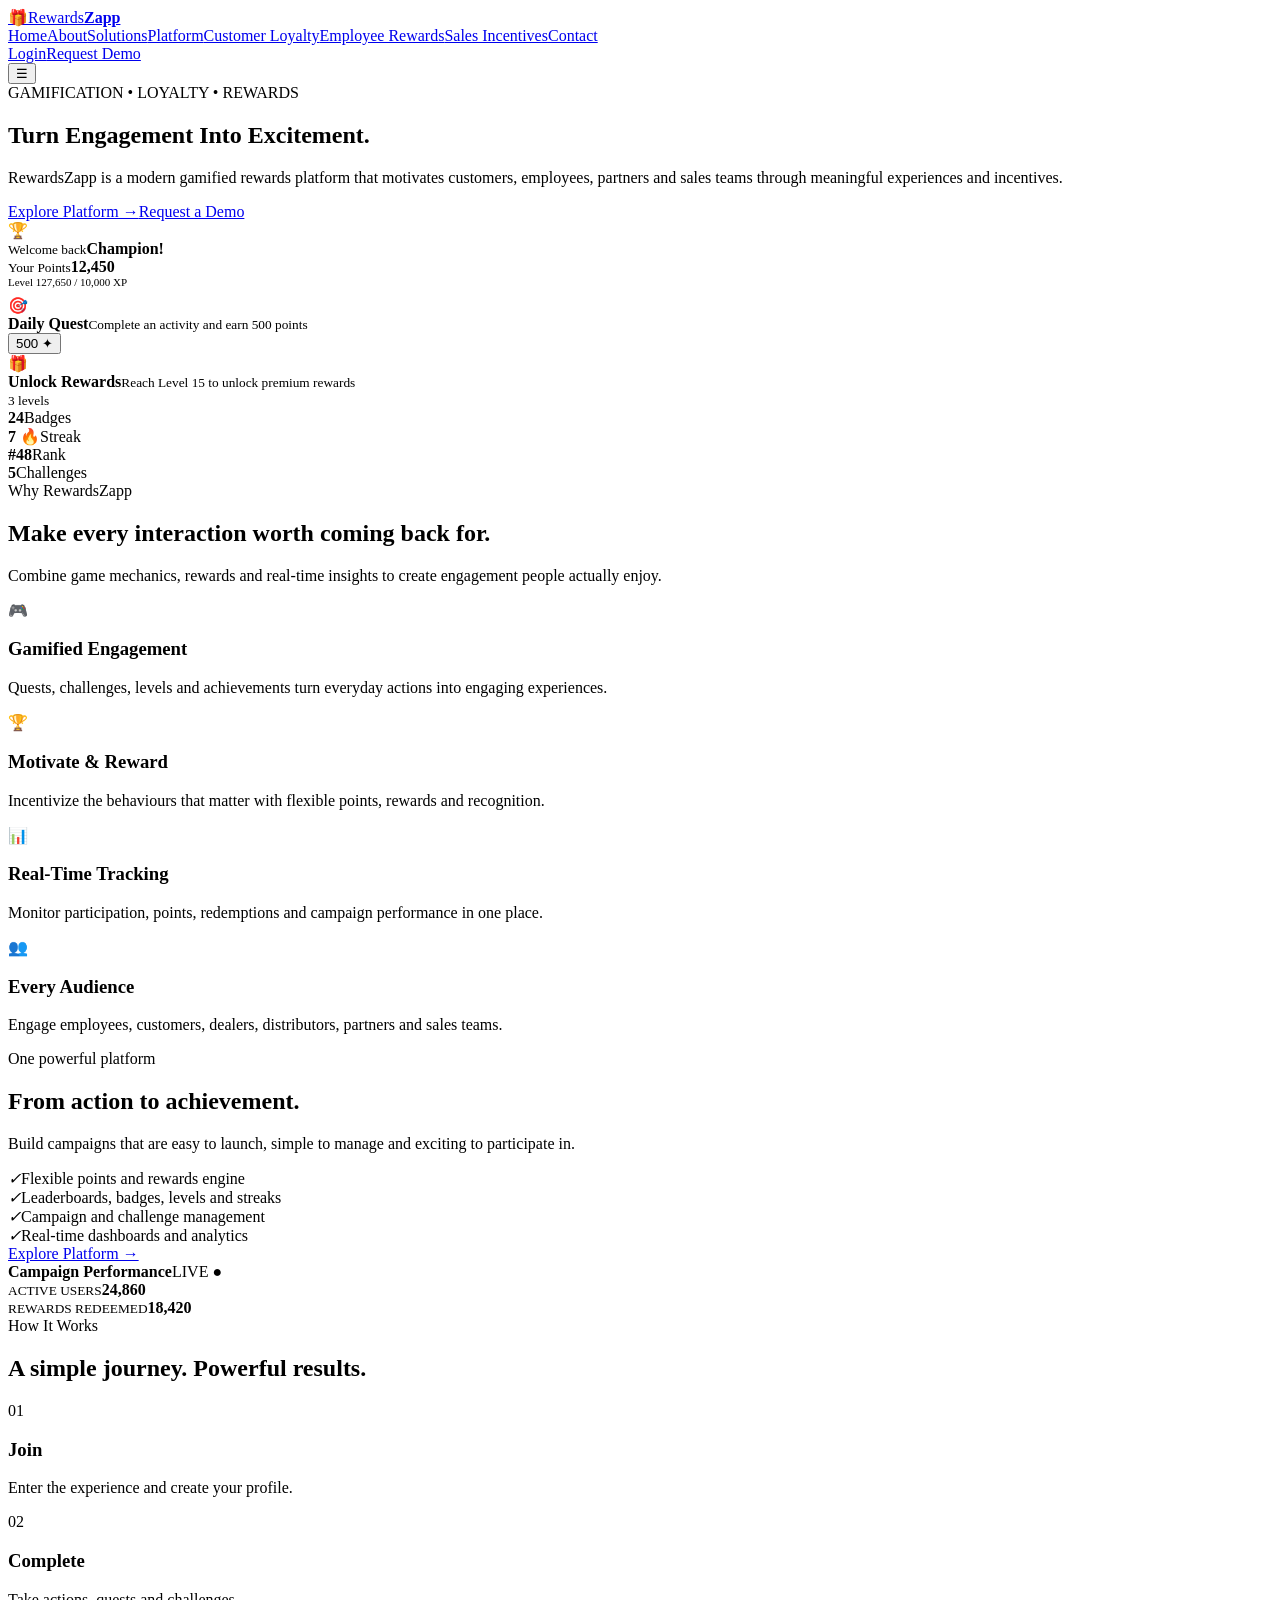
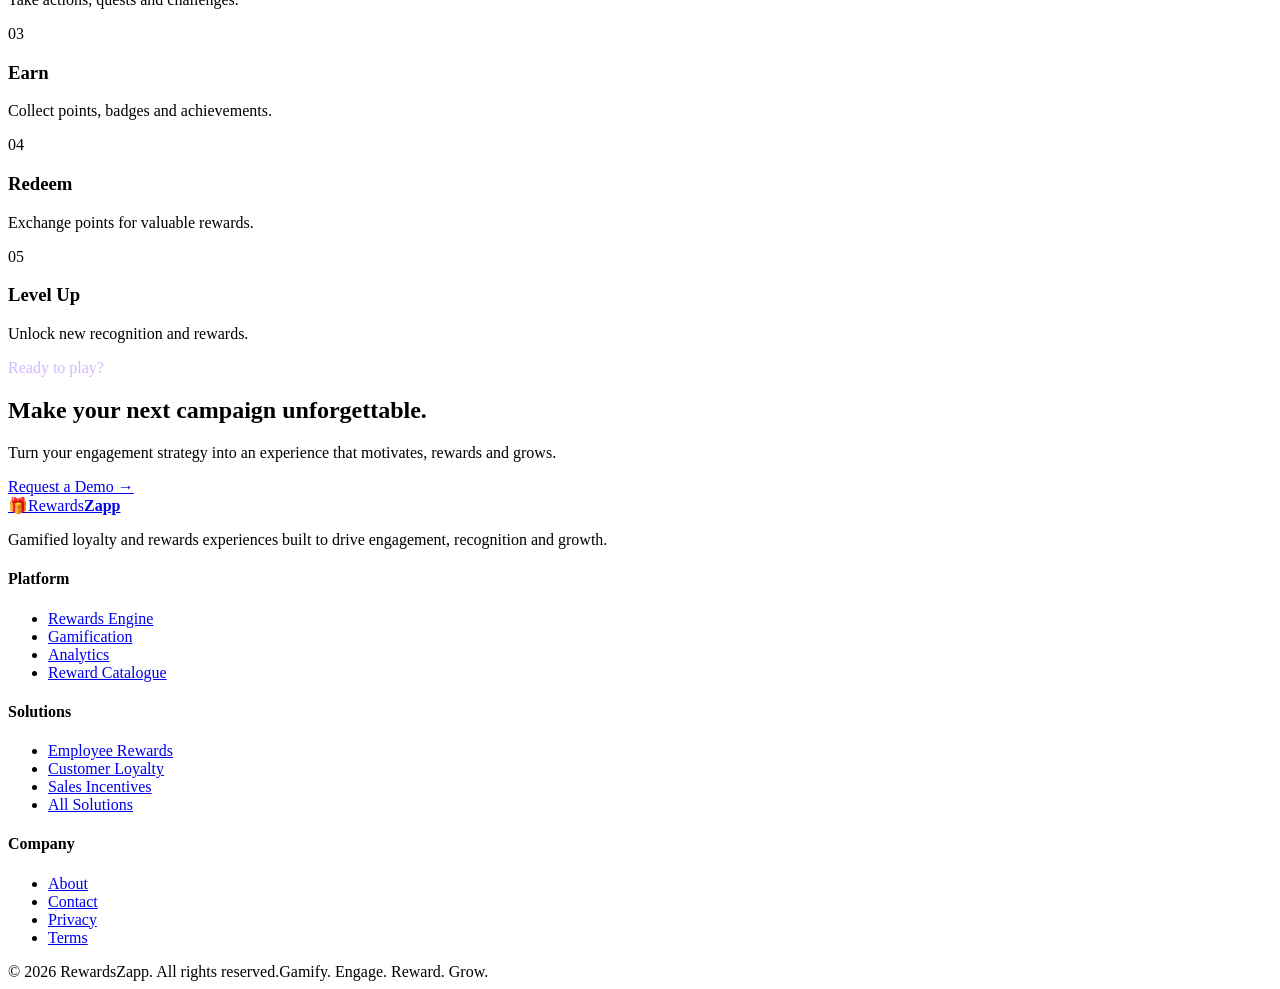
==== commit 6f0a2063: "Add files via upload" ====
--- a/index.html
+++ b/index.html
@@ -1,96 +1,26 @@
-<!DOCTYPE html>
-<html lang="en">
-<head>
-<meta charset="UTF-8">
-<meta name="viewport" content="width=device-width, initial-scale=1.0">
-<meta name="description" content="RewardsZapp — rewards, loyalty, gifting and engagement solutions for modern businesses.">
-<title>RewardsZapp | Reward Better. Engage More.</title>
-<link rel="preconnect" href="https://fonts.googleapis.com">
-<link rel="preconnect" href="https://fonts.gstatic.com" crossorigin>
-<link href="https://fonts.googleapis.com/css2?family=Inter:wght@400;500;600;700;800&family=Manrope:wght@600;700;800&display=swap" rel="stylesheet">
-<link rel="stylesheet" href="styles.css">
-</head>
-<body>
-<header class="nav">
-  <a class="brand" href="#home"><span class="brand-mark">R</span><span>Rewards<span>Zapp</span></span></a>
-  <nav>
-    <a href="#solutions">Solutions</a><a href="#how">How It Works</a><a href="#marketplace">Rewards</a><a href="#industries">Industries</a><a href="#contact">Contact</a>
-  </nav>
-  <a class="nav-cta" href="#contact">Get Started <span>↗</span></a>
-  <button class="menu" aria-label="Open menu">☰</button>
-</header>
-
-<main id="home">
-<section class="hero">
-  <div class="hero-copy">
-    <div class="eyebrow"><i></i> NEXT-GEN REWARDS & ENGAGEMENT</div>
-    <h1>Reward better.<br><em>Engage more.</em><br>Grow faster.</h1>
-    <p>Powerful rewards, loyalty and gifting experiences that help brands build lasting relationships with employees, customers and partners.</p>
-    <div class="hero-actions"><a class="btn primary" href="#contact">Build Your Program <span>→</span></a><a class="btn ghost" href="#solutions">Explore Solutions</a></div>
-    <div class="trust"><div class="avatars"><b>R</b><b>Z</b><b>+</b></div><span>Built for modern teams & ambitious brands</span></div>
-  </div>
-  <div class="hero-visual">
-    <div class="glow"></div>
-    <div class="orbit orbit1"></div><div class="orbit orbit2"></div>
-    <div class="reward-card main-card"><div class="card-top"><span>REWARDSZAPP</span><strong>✦</strong></div><div class="points">₹ 5,000</div><small>REWARD BALANCE</small><div class="card-bottom"><span>•••• 8291</span><span>2026</span></div></div>
-    <div class="float-card stat-card"><span class="mini-icon">↗</span><div><strong>+38.6%</strong><small>Engagement</small></div></div>
-    <div class="float-card gift-card"><span>🎁</span><div><strong>Reward Sent!</strong><small>₹1,000 • Just now</small></div></div>
-  </div>
-</section>
-
-<section class="metrics">
-  <div><strong>500K+</strong><span>Rewards Delivered</span></div><div><strong>1,000+</strong><span>Brands & Programs</span></div><div><strong>98%</strong><span>Redemption Success</span></div><div><strong>24/7</strong><span>Program Support</span></div>
-</section>
-
-<section id="solutions" class="section">
-  <div class="section-head"><div><div class="eyebrow">ONE PLATFORM. MANY POSSIBILITIES.</div><h2>Rewards that <em>move</em> people.</h2></div><p>From employee recognition to customer loyalty, create experiences people actually want to participate in.</p></div>
-  <div class="solution-grid">
-    <article><span class="icon">★</span><h3>Employee Rewards</h3><p>Recognize milestones, celebrate wins and build a culture people love.</p><a href="#contact">Explore →</a></article>
-    <article><span class="icon">♡</span><h3>Customer Loyalty</h3><p>Turn transactions into relationships with personalized loyalty journeys.</p><a href="#contact">Explore →</a></article>
-    <article><span class="icon">◎</span><h3>Channel Incentives</h3><p>Motivate dealers, distributors and sales partners with measurable programs.</p><a href="#contact">Explore →</a></article>
-    <article><span class="icon">◆</span><h3>Corporate Gifting</h3><p>Make every occasion memorable with curated digital and physical gifts.</p><a href="#contact">Explore →</a></article>
-    <article><span class="icon">✦</span><h3>Consumer Promotions</h3><p>Drive acquisition and repeat purchase through exciting reward campaigns.</p><a href="#contact">Explore →</a></article>
-    <article><span class="icon">✚</span><h3>Recognition</h3><p>Celebrate the people behind your success with instant recognition.</p><a href="#contact">Explore →</a></article>
-  </div>
-</section>
-
-<section id="how" class="dark-section">
-  <div class="section-head"><div><div class="eyebrow light">SIMPLE BY DESIGN</div><h2>From idea to <em>impact.</em></h2></div><p>Launch a rewarding experience without the complexity. RewardsZapp handles the journey end to end.</p></div>
-  <div class="steps">
-    <div><span>01</span><h3>Create</h3><p>Design your campaign, define goals and choose your reward catalogue.</p></div>
-    <div><span>02</span><h3>Connect</h3><p>Invite participants through links, APIs, files or your existing systems.</p></div>
-    <div><span>03</span><h3>Reward</h3><p>Deliver instant digital rewards or physical gifts at scale.</p></div>
-    <div><span>04</span><h3>Measure</h3><p>Track participation, redemption and ROI with real-time insights.</p></div>
-  </div>
-</section>
-
-<section id="marketplace" class="section marketplace">
-  <div class="section-head"><div><div class="eyebrow">THE REWARDS PEOPLE WANT</div><h2>A world of <em>choice.</em></h2></div><p>Give recipients the freedom to choose from a rich reward ecosystem.</p></div>
-  <div class="reward-grid">
-    <div class="reward-tile large"><div class="tile-art gift-art">🎁</div><div><small>01</small><h3>Gift Cards & E-Vouchers</h3><p>Flexible rewards from leading brands and categories.</p></div></div>
-    <div class="reward-tile"><div class="tile-art">⌚</div><h3>Premium Gifts</h3><p>Curated merchandise for memorable moments.</p></div>
-    <div class="reward-tile"><div class="tile-art">✈</div><h3>Experiences</h3><p>Give moments, not just things.</p></div>
-    <div class="reward-tile"><div class="tile-art">♛</div><h3>Personalized Rewards</h3><p>Match the reward to the person.</p></div>
-  </div>
-</section>
-
-<section id="industries" class="industry-section">
-  <div class="section-head"><div><div class="eyebrow">BUILT FOR BUSINESS</div><h2>Solutions for every <em>industry.</em></h2></div></div>
-  <div class="industry-list"><span>BFSI</span><span>PHARMA</span><span>FMCG</span><span>IT & TECH</span><span>RETAIL</span><span>AUTOMOTIVE</span><span>HEALTHCARE</span></div>
-</section>
-
-<section class="dashboard">
-  <div class="dashboard-copy"><div class="eyebrow">SEE WHAT'S HAPPENING</div><h2>Data that turns rewards into <em>results.</em></h2><p>Keep your finger on the pulse of every campaign with powerful reporting and actionable insights.</p><ul><li>Live campaign performance</li><li>Redemption & engagement analytics</li><li>PO-wise and budget tracking</li><li>Export-ready reports</li></ul><a class="btn primary" href="#contact">Talk to an Expert →</a></div>
-  <div class="dash"><div class="dash-head"><b>Campaign Overview</b><span>Last 30 days ▾</span></div><div class="dash-stats"><div><small>Rewards Issued</small><strong>₹48.6L</strong><i>+18.4%</i></div><div><small>Redemption Rate</small><strong>86.8%</strong><i>+6.2%</i></div><div><small>Participants</small><strong>24,892</strong><i>+12.7%</i></div></div><div class="chart"><div class="bars"><i style="height:35%"></i><i style="height:48%"></i><i style="height:42%"></i><i style="height:64%"></i><i style="height:57%"></i><i style="height:76%"></i><i style="height:91%"></i><i style="height:82%"></i><i style="height:96%"></i><i style="height:100%"></i></div><div class="months"><span>Jan</span><span>Feb</span><span>Mar</span><span>Apr</span><span>May</span></div></div></div>
-</section>
-
-<section id="contact" class="cta">
-  <div><div class="eyebrow light">READY WHEN YOU ARE</div><h2>Let's build your next<br><em>rewarding experience.</em></h2><p>Tell us what you're trying to achieve. We'll help you design the right rewards program.</p></div>
-  <a class="btn white" href="mailto:hello@rewardszapp.com">Start a Conversation ↗</a>
-</section>
-</main>
-
-<footer><div class="footer-brand"><a class="brand" href="#home"><span class="brand-mark">R</span><span>Rewards<span>Zapp</span></span></a><p>Rewards. Loyalty. Engagement.<br>Built for growth.</p></div><div><h4>Solutions</h4><a href="#solutions">Employee Rewards</a><a href="#solutions">Customer Loyalty</a><a href="#solutions">Channel Incentives</a><a href="#solutions">Corporate Gifting</a></div><div><h4>Company</h4><a href="#how">How It Works</a><a href="#industries">Industries</a><a href="#contact">Contact</a></div><div><h4>Connect</h4><a href="mailto:hello@rewardszapp.com">hello@rewardszapp.com</a><span>India</span></div><div class="copyright">© 2026 RewardsZapp. All rights reserved.</div></footer>
-<script src="script.js"></script>
-</body>
-</html>+<!DOCTYPE html><html lang="en"><head><meta charset="UTF-8"><meta name="viewport" content="width=device-width,initial-scale=1.0"><title>Gamified Loyalty & Engagement | RewardsZapp</title><meta name="description" content="RewardsZapp gamified loyalty, rewards and engagement platform."><link rel="preconnect" href="https://fonts.googleapis.com"><link rel="preconnect" href="https://fonts.gstatic.com" crossorigin><link href="https://fonts.googleapis.com/css2?family=DM+Sans:wght@400;500;600;700;800&family=Plus+Jakarta+Sans:wght@600;700;800&display=swap" rel="stylesheet"><link rel="stylesheet" href="css/style.css"></head><body>
+<div class="nav-wrap"><div class="container"><nav>
+<a class="logo" href="index.html"><span class="logo-mark">🎁</span>Rewards<b>Zapp</b></a>
+<div class="links">
+<a href="index.html">Home</a><a href="about.html">About</a><a href="solutions.html">Solutions</a><a href="platform.html">Platform</a><a href="customer-loyalty.html">Customer Loyalty</a><a href="employee-rewards.html">Employee Rewards</a><a href="sales-incentives.html">Sales Incentives</a><a href="contact.html">Contact</a>
+</div><div class="nav-actions"><a class="btn btn-outline" href="login.html">Login</a><a class="btn btn-gold" href="contact.html">Request Demo</a></div><button class="menu">☰</button>
+</nav></div></div>
+<section class="hero"><div class="container hero-grid"><div>
+<div class="eyebrow"><i class="dot"></i> GAMIFICATION • LOYALTY • REWARDS</div><h1>Turn Engagement Into <span class="gradient">Excitement.</span></h1><p>RewardsZapp is a modern gamified rewards platform that motivates customers, employees, partners and sales teams through meaningful experiences and incentives.</p><div class="actions"><a class="btn btn-gold" href="platform.html">Explore Platform →</a><a class="btn btn-outline" href="contact.html">Request a Demo</a></div>
+</div><div class="hero-card"><div class="dash-head"><div class="person"><div class="avatar">🏆</div><div><small>Welcome back</small><strong>Champion!</strong></div></div><div class="points"><small>Your Points</small><b>12,450</b></div></div><div class="progress-box"><div class="row" style="font-size:11px;margin-bottom:8px"><span>Level 12</span><span>7,650 / 10,000 XP</span></div><div class="progress"><i></i></div></div><div class="quest"><span class="icon">🎯</span><main><strong>Daily Quest</strong><small>Complete an activity and earn 500 points</small></main><button class="claim">500 ✦</button></div><div class="quest"><span class="icon">🎁</span><main><strong>Unlock Rewards</strong><small>Reach Level 15 to unlock premium rewards</small></main><small>3 levels</small></div><div class="stats"><div class="stat"><b>24</b><span>Badges</span></div><div class="stat"><b>7 🔥</b><span>Streak</span></div><div class="stat"><b>#48</b><span>Rank</span></div><div class="stat"><b>5</b><span>Challenges</span></div></div></div></div></section>
+<section class="section"><div class="container"><div class="center"><div class="kicker">Why RewardsZapp</div><h2>Make every interaction worth coming back for.</h2><p class="lead">Combine game mechanics, rewards and real-time insights to create engagement people actually enjoy.</p></div><div class="grid4">
+<div class="card"><div class="icon">🎮</div><h3>Gamified Engagement</h3><p>Quests, challenges, levels and achievements turn everyday actions into engaging experiences.</p></div>
+<div class="card"><div class="icon">🏆</div><h3>Motivate & Reward</h3><p>Incentivize the behaviours that matter with flexible points, rewards and recognition.</p></div>
+<div class="card"><div class="icon">📊</div><h3>Real-Time Tracking</h3><p>Monitor participation, points, redemptions and campaign performance in one place.</p></div>
+<div class="card"><div class="icon">👥</div><h3>Every Audience</h3><p>Engage employees, customers, dealers, distributors, partners and sales teams.</p></div>
+</div></div></section>
+<section class="section alt"><div class="container split"><div><div class="kicker">One powerful platform</div><h2>From action to achievement.</h2><p>Build campaigns that are easy to launch, simple to manage and exciting to participate in.</p><div class="checks"><div class="check"><i>✓</i>Flexible points and rewards engine</div><div class="check"><i>✓</i>Leaderboards, badges, levels and streaks</div><div class="check"><i>✓</i>Campaign and challenge management</div><div class="check"><i>✓</i>Real-time dashboards and analytics</div></div><a class="btn btn-gold" href="platform.html">Explore Platform →</a></div><div class="visual"><div class="row"><strong>Campaign Performance</strong><span>LIVE ●</span></div><div class="bars"><i class="bar b1"></i><i class="bar b2"></i><i class="bar b3"></i><i class="bar b4"></i><i class="bar b5"></i><i class="bar b6"></i><i class="bar b7"></i></div><div class="mini-grid"><div class="mini"><small>ACTIVE USERS</small><b>24,860</b></div><div class="mini"><small>REWARDS REDEEMED</small><b>18,420</b></div></div></div></div></section>
+<section class="section"><div class="container center"><div class="kicker">How It Works</div><h2>A simple journey. Powerful results.</h2><div class="steps"><div class="step"><div class="stepno">01</div><h3>Join</h3><p>Enter the experience and create your profile.</p></div><div class="step"><div class="stepno">02</div><h3>Complete</h3><p>Take actions, quests and challenges.</p></div><div class="step"><div class="stepno">03</div><h3>Earn</h3><p>Collect points, badges and achievements.</p></div><div class="step"><div class="stepno">04</div><h3>Redeem</h3><p>Exchange points for valuable rewards.</p></div><div class="step"><div class="stepno">05</div><h3>Level Up</h3><p>Unlock new recognition and rewards.</p></div></div></div></section>
+<div class="banner"><div><div class="kicker" style="color:#d1b9ff">Ready to play?</div><h2>Make your next campaign unforgettable.</h2><p>Turn your engagement strategy into an experience that motivates, rewards and grows.</p></div><a class="btn btn-gold" href="contact.html">Request a Demo →</a></div>
+<footer><div class="container"><div class="footer-grid">
+<div><a class="logo" href="index.html"><span class="logo-mark">🎁</span>Rewards<b>Zapp</b></a><p>Gamified loyalty and rewards experiences built to drive engagement, recognition and growth.</p></div>
+<div><h4>Platform</h4><ul><li><a href="platform.html">Rewards Engine</a></li><li><a href="platform.html">Gamification</a></li><li><a href="platform.html">Analytics</a></li><li><a href="platform.html">Reward Catalogue</a></li></ul></div>
+<div><h4>Solutions</h4><ul><li><a href="employee-rewards.html">Employee Rewards</a></li><li><a href="customer-loyalty.html">Customer Loyalty</a></li><li><a href="sales-incentives.html">Sales Incentives</a></li><li><a href="solutions.html">All Solutions</a></li></ul></div>
+<div><h4>Company</h4><ul><li><a href="about.html">About</a></li><li><a href="contact.html">Contact</a></li><li><a href="#">Privacy</a></li><li><a href="#">Terms</a></li></ul></div>
+</div><div class="bottom"><span>© 2026 RewardsZapp. All rights reserved.</span><span>Gamify. Engage. Reward. Grow.</span></div></div></footer>
+<script src="js/script.js"></script></body></html>
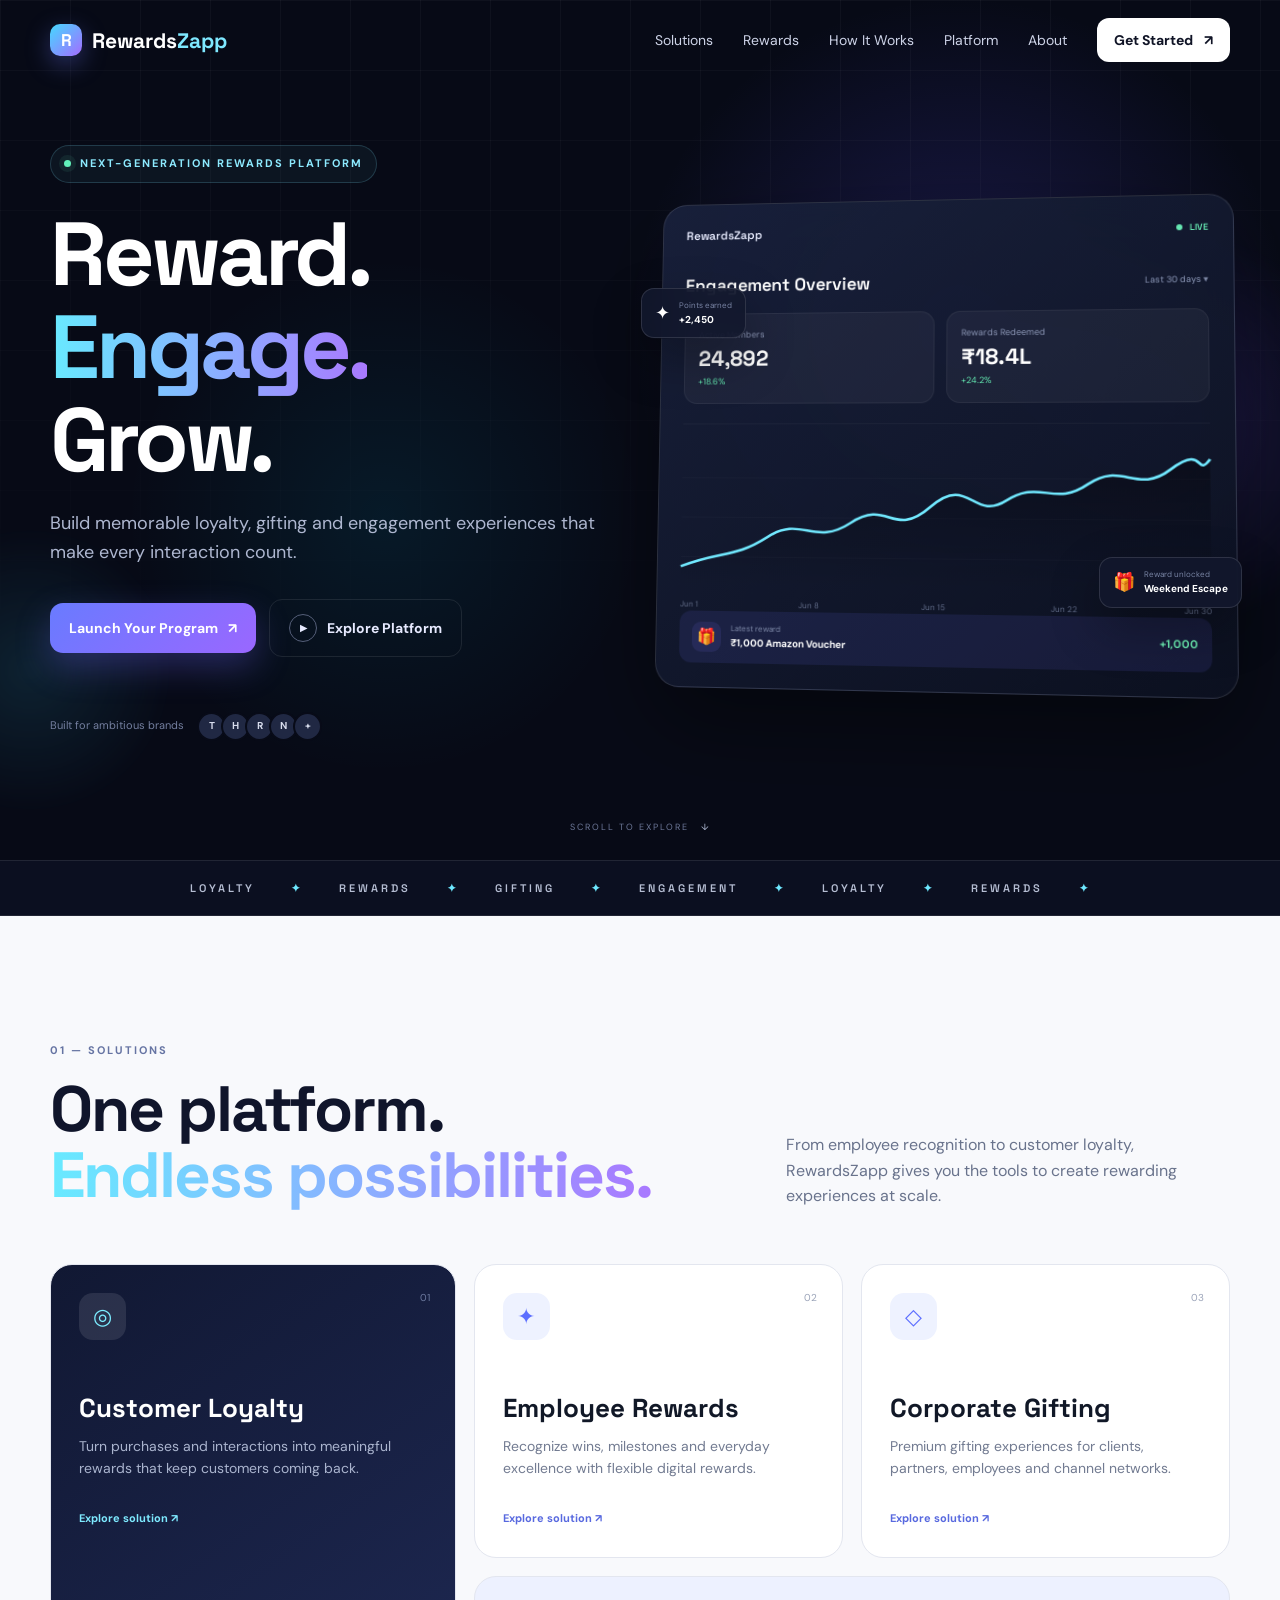
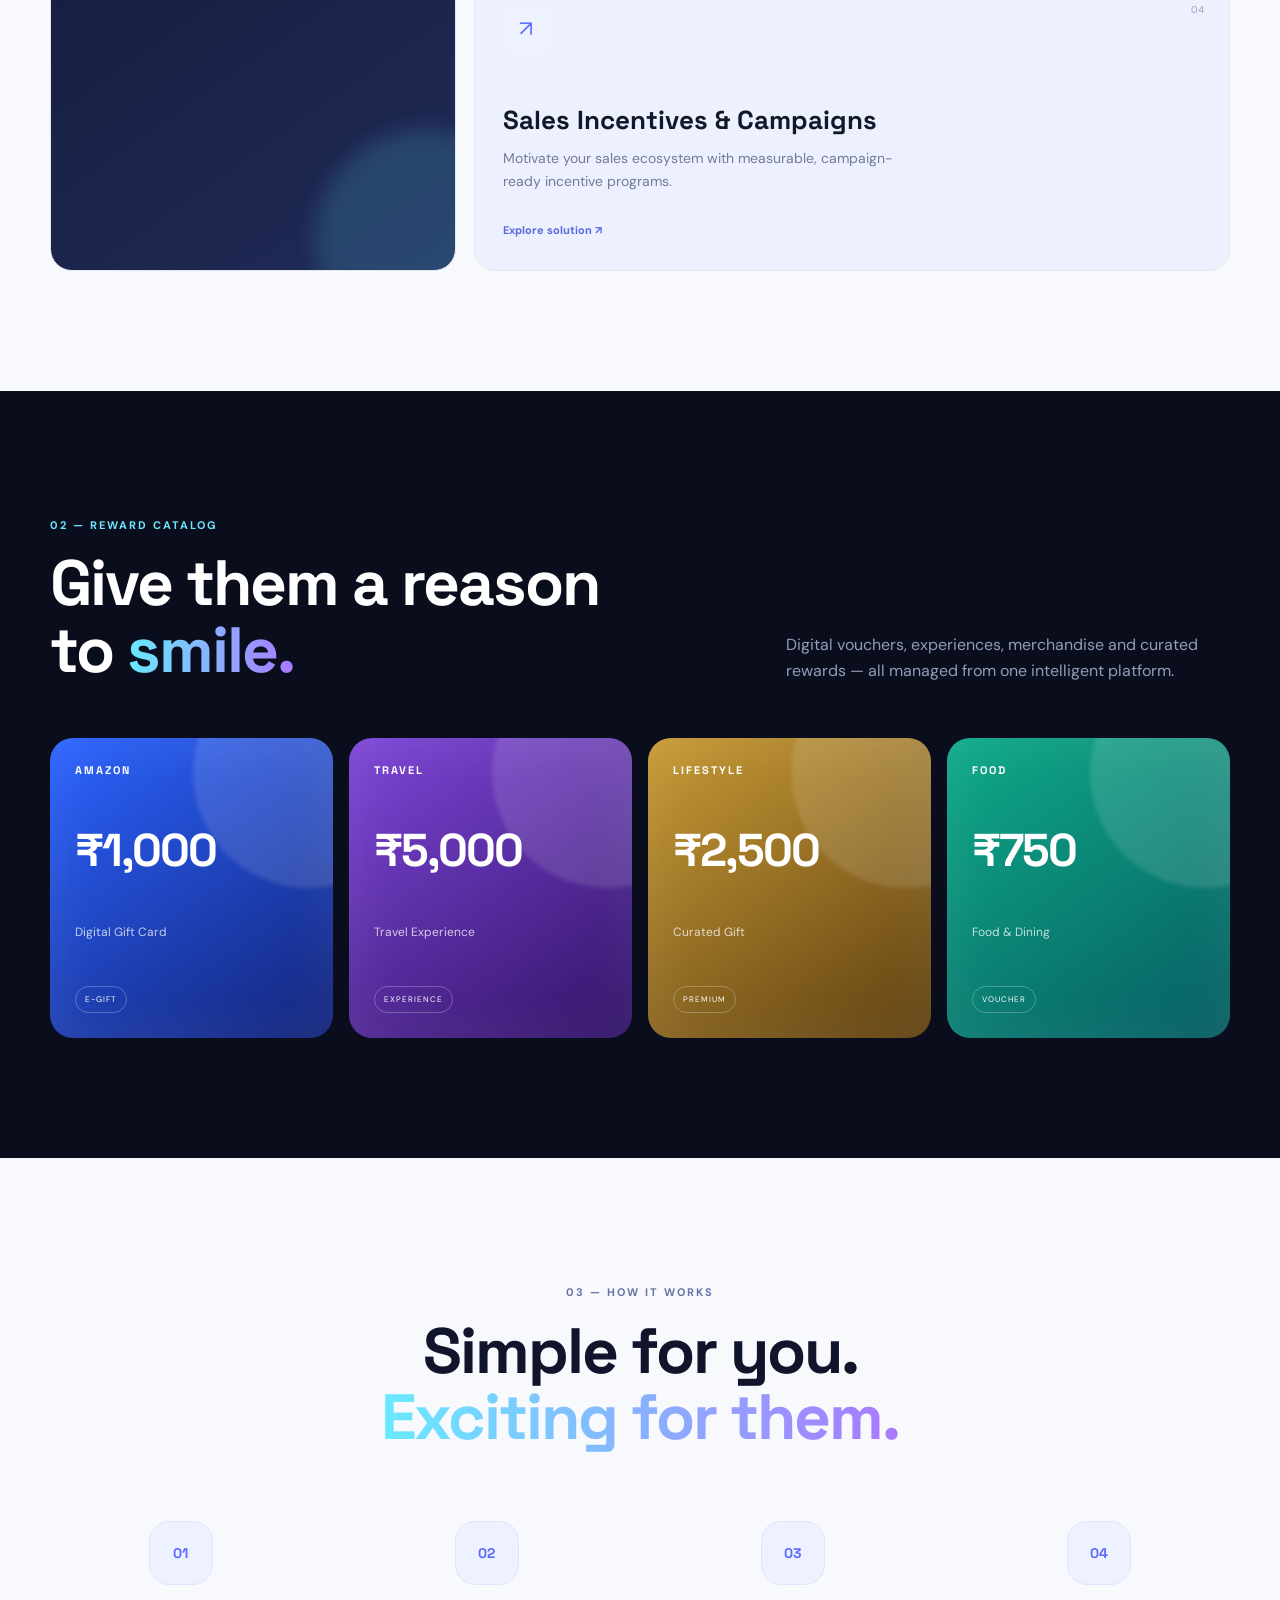
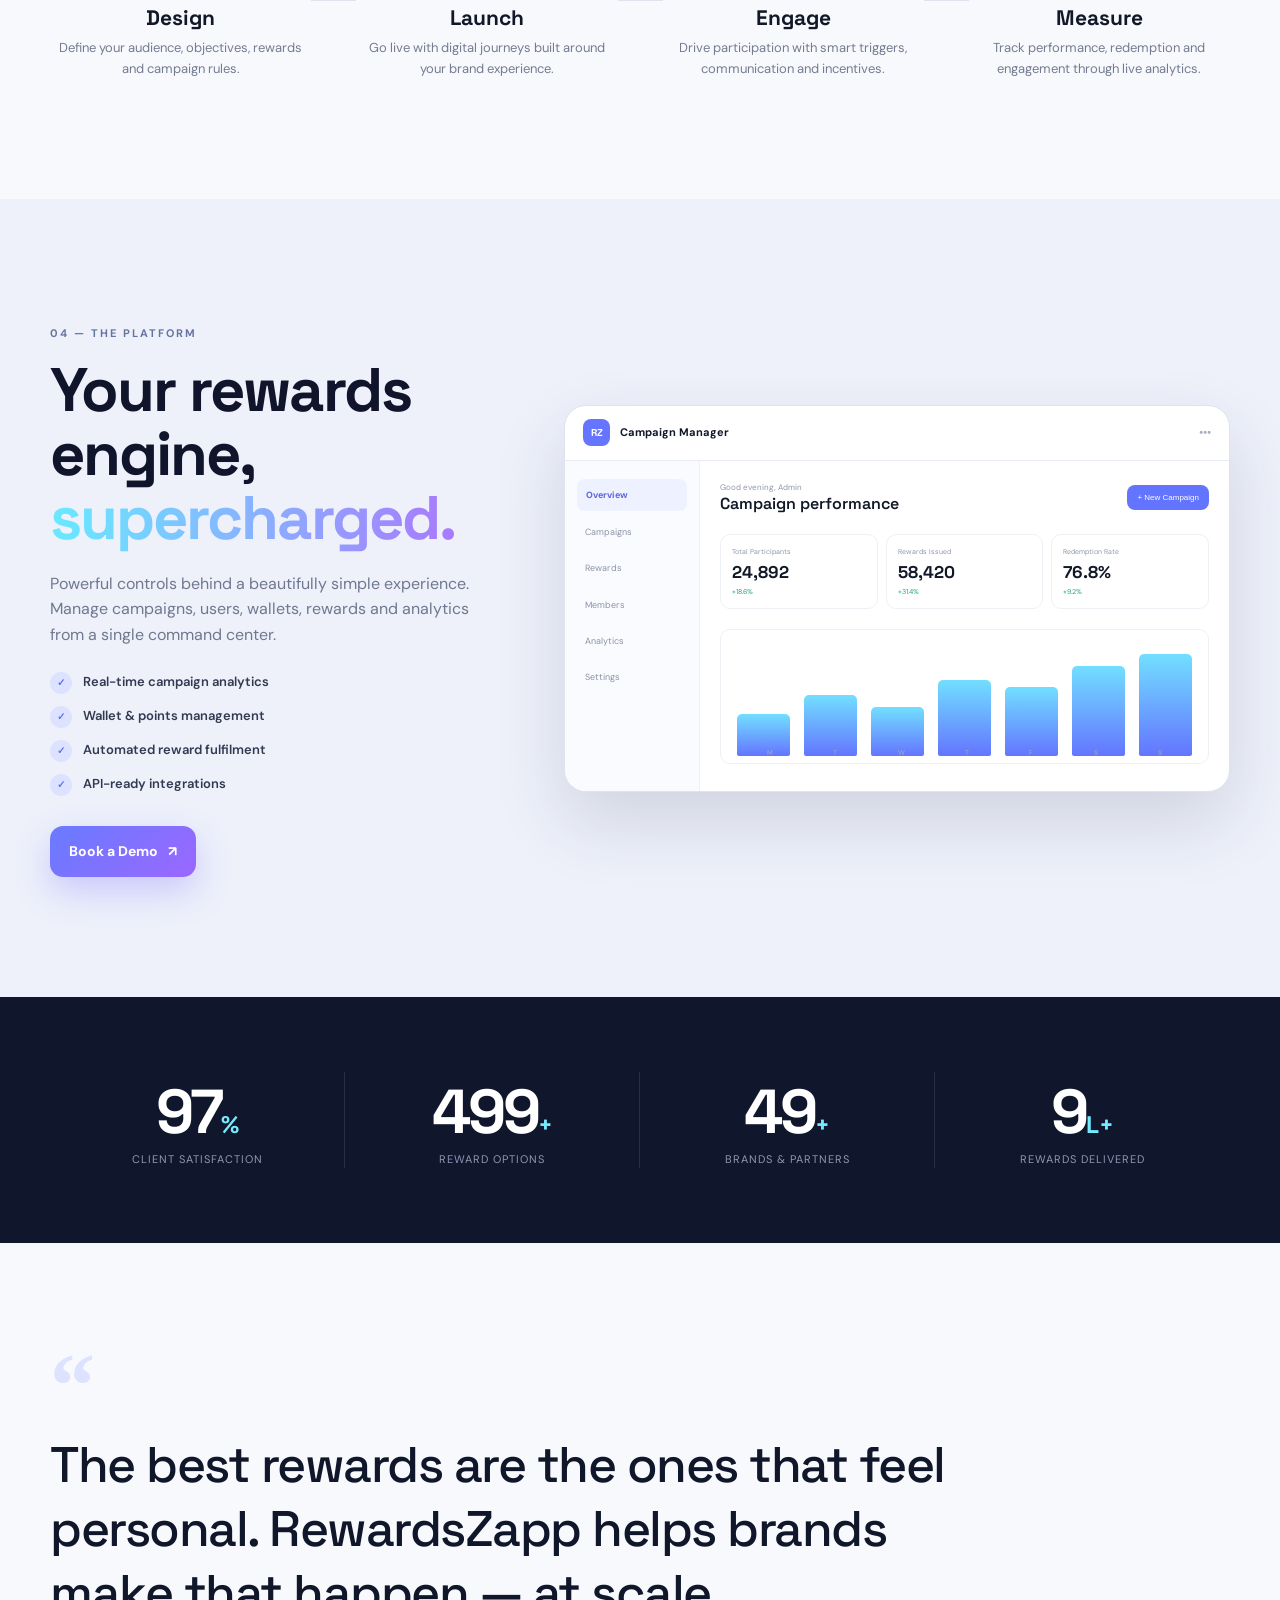
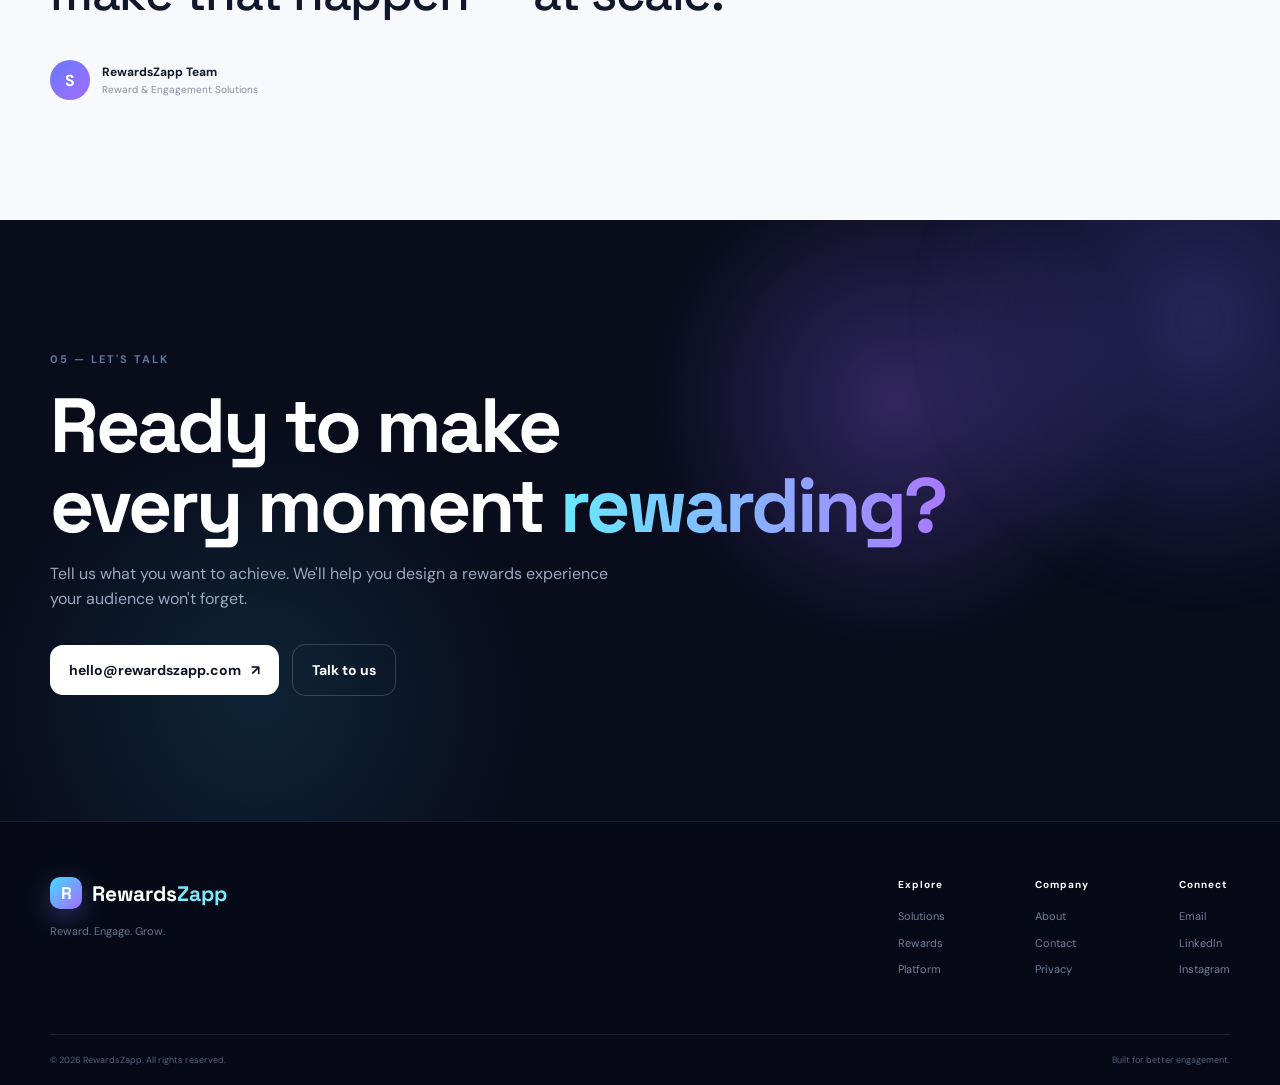
==== commit 1f76e5c0: "Add files via upload" ====
--- a/index.html
+++ b/index.html
@@ -1,26 +1,194 @@
-<!DOCTYPE html><html lang="en"><head><meta charset="UTF-8"><meta name="viewport" content="width=device-width,initial-scale=1.0"><title>Gamified Loyalty & Engagement | RewardsZapp</title><meta name="description" content="RewardsZapp gamified loyalty, rewards and engagement platform."><link rel="preconnect" href="https://fonts.googleapis.com"><link rel="preconnect" href="https://fonts.gstatic.com" crossorigin><link href="https://fonts.googleapis.com/css2?family=DM+Sans:wght@400;500;600;700;800&family=Plus+Jakarta+Sans:wght@600;700;800&display=swap" rel="stylesheet"><link rel="stylesheet" href="css/style.css"></head><body>
-<div class="nav-wrap"><div class="container"><nav>
-<a class="logo" href="index.html"><span class="logo-mark">🎁</span>Rewards<b>Zapp</b></a>
-<div class="links">
-<a href="index.html">Home</a><a href="about.html">About</a><a href="solutions.html">Solutions</a><a href="platform.html">Platform</a><a href="customer-loyalty.html">Customer Loyalty</a><a href="employee-rewards.html">Employee Rewards</a><a href="sales-incentives.html">Sales Incentives</a><a href="contact.html">Contact</a>
-</div><div class="nav-actions"><a class="btn btn-outline" href="login.html">Login</a><a class="btn btn-gold" href="contact.html">Request Demo</a></div><button class="menu">☰</button>
-</nav></div></div>
-<section class="hero"><div class="container hero-grid"><div>
-<div class="eyebrow"><i class="dot"></i> GAMIFICATION • LOYALTY • REWARDS</div><h1>Turn Engagement Into <span class="gradient">Excitement.</span></h1><p>RewardsZapp is a modern gamified rewards platform that motivates customers, employees, partners and sales teams through meaningful experiences and incentives.</p><div class="actions"><a class="btn btn-gold" href="platform.html">Explore Platform →</a><a class="btn btn-outline" href="contact.html">Request a Demo</a></div>
-</div><div class="hero-card"><div class="dash-head"><div class="person"><div class="avatar">🏆</div><div><small>Welcome back</small><strong>Champion!</strong></div></div><div class="points"><small>Your Points</small><b>12,450</b></div></div><div class="progress-box"><div class="row" style="font-size:11px;margin-bottom:8px"><span>Level 12</span><span>7,650 / 10,000 XP</span></div><div class="progress"><i></i></div></div><div class="quest"><span class="icon">🎯</span><main><strong>Daily Quest</strong><small>Complete an activity and earn 500 points</small></main><button class="claim">500 ✦</button></div><div class="quest"><span class="icon">🎁</span><main><strong>Unlock Rewards</strong><small>Reach Level 15 to unlock premium rewards</small></main><small>3 levels</small></div><div class="stats"><div class="stat"><b>24</b><span>Badges</span></div><div class="stat"><b>7 🔥</b><span>Streak</span></div><div class="stat"><b>#48</b><span>Rank</span></div><div class="stat"><b>5</b><span>Challenges</span></div></div></div></div></section>
-<section class="section"><div class="container"><div class="center"><div class="kicker">Why RewardsZapp</div><h2>Make every interaction worth coming back for.</h2><p class="lead">Combine game mechanics, rewards and real-time insights to create engagement people actually enjoy.</p></div><div class="grid4">
-<div class="card"><div class="icon">🎮</div><h3>Gamified Engagement</h3><p>Quests, challenges, levels and achievements turn everyday actions into engaging experiences.</p></div>
-<div class="card"><div class="icon">🏆</div><h3>Motivate & Reward</h3><p>Incentivize the behaviours that matter with flexible points, rewards and recognition.</p></div>
-<div class="card"><div class="icon">📊</div><h3>Real-Time Tracking</h3><p>Monitor participation, points, redemptions and campaign performance in one place.</p></div>
-<div class="card"><div class="icon">👥</div><h3>Every Audience</h3><p>Engage employees, customers, dealers, distributors, partners and sales teams.</p></div>
-</div></div></section>
-<section class="section alt"><div class="container split"><div><div class="kicker">One powerful platform</div><h2>From action to achievement.</h2><p>Build campaigns that are easy to launch, simple to manage and exciting to participate in.</p><div class="checks"><div class="check"><i>✓</i>Flexible points and rewards engine</div><div class="check"><i>✓</i>Leaderboards, badges, levels and streaks</div><div class="check"><i>✓</i>Campaign and challenge management</div><div class="check"><i>✓</i>Real-time dashboards and analytics</div></div><a class="btn btn-gold" href="platform.html">Explore Platform →</a></div><div class="visual"><div class="row"><strong>Campaign Performance</strong><span>LIVE ●</span></div><div class="bars"><i class="bar b1"></i><i class="bar b2"></i><i class="bar b3"></i><i class="bar b4"></i><i class="bar b5"></i><i class="bar b6"></i><i class="bar b7"></i></div><div class="mini-grid"><div class="mini"><small>ACTIVE USERS</small><b>24,860</b></div><div class="mini"><small>REWARDS REDEEMED</small><b>18,420</b></div></div></div></div></section>
-<section class="section"><div class="container center"><div class="kicker">How It Works</div><h2>A simple journey. Powerful results.</h2><div class="steps"><div class="step"><div class="stepno">01</div><h3>Join</h3><p>Enter the experience and create your profile.</p></div><div class="step"><div class="stepno">02</div><h3>Complete</h3><p>Take actions, quests and challenges.</p></div><div class="step"><div class="stepno">03</div><h3>Earn</h3><p>Collect points, badges and achievements.</p></div><div class="step"><div class="stepno">04</div><h3>Redeem</h3><p>Exchange points for valuable rewards.</p></div><div class="step"><div class="stepno">05</div><h3>Level Up</h3><p>Unlock new recognition and rewards.</p></div></div></div></section>
-<div class="banner"><div><div class="kicker" style="color:#d1b9ff">Ready to play?</div><h2>Make your next campaign unforgettable.</h2><p>Turn your engagement strategy into an experience that motivates, rewards and grows.</p></div><a class="btn btn-gold" href="contact.html">Request a Demo →</a></div>
-<footer><div class="container"><div class="footer-grid">
-<div><a class="logo" href="index.html"><span class="logo-mark">🎁</span>Rewards<b>Zapp</b></a><p>Gamified loyalty and rewards experiences built to drive engagement, recognition and growth.</p></div>
-<div><h4>Platform</h4><ul><li><a href="platform.html">Rewards Engine</a></li><li><a href="platform.html">Gamification</a></li><li><a href="platform.html">Analytics</a></li><li><a href="platform.html">Reward Catalogue</a></li></ul></div>
-<div><h4>Solutions</h4><ul><li><a href="employee-rewards.html">Employee Rewards</a></li><li><a href="customer-loyalty.html">Customer Loyalty</a></li><li><a href="sales-incentives.html">Sales Incentives</a></li><li><a href="solutions.html">All Solutions</a></li></ul></div>
-<div><h4>Company</h4><ul><li><a href="about.html">About</a></li><li><a href="contact.html">Contact</a></li><li><a href="#">Privacy</a></li><li><a href="#">Terms</a></li></ul></div>
-</div><div class="bottom"><span>© 2026 RewardsZapp. All rights reserved.</span><span>Gamify. Engage. Reward. Grow.</span></div></div></footer>
-<script src="js/script.js"></script></body></html>+<!DOCTYPE html>
+<html lang="en">
+<head>
+  <meta charset="UTF-8" />
+  <meta name="viewport" content="width=device-width, initial-scale=1.0" />
+  <meta name="description" content="RewardsZapp — modern rewards, loyalty, gifting and engagement solutions for businesses." />
+  <title>RewardsZapp | Reward. Engage. Grow.</title>
+  <link rel="preconnect" href="https://fonts.googleapis.com">
+  <link rel="preconnect" href="https://fonts.gstatic.com" crossorigin>
+  <link href="https://fonts.googleapis.com/css2?family=DM+Sans:wght@400;500;600;700&family=Space+Grotesk:wght@500;600;700&display=swap" rel="stylesheet">
+  <link rel="stylesheet" href="styles.css" />
+</head>
+<body>
+  <div class="progress"></div>
+  <header class="site-header" id="top">
+    <nav class="nav container">
+      <a class="logo" href="#top" aria-label="RewardsZapp home">
+        <span class="logo-mark">R</span><span>Rewards<span class="logo-accent">Zapp</span></span>
+      </a>
+      <button class="menu-toggle" aria-label="Open menu" aria-expanded="false"><span></span><span></span><span></span></button>
+      <div class="nav-links">
+        <a href="#solutions">Solutions</a>
+        <a href="#rewards">Rewards</a>
+        <a href="#how-it-works">How It Works</a>
+        <a href="#platform">Platform</a>
+        <a href="#about">About</a>
+        <a class="nav-cta" href="#contact">Get Started <span>↗</span></a>
+      </div>
+    </nav>
+  </header>
+
+  <main>
+    <section class="hero">
+      <div class="hero-grid"></div>
+      <div class="orb orb-one"></div><div class="orb orb-two"></div>
+      <div class="container hero-inner">
+        <div class="hero-copy reveal">
+          <div class="eyebrow"><span class="pulse"></span> Next-generation rewards platform</div>
+          <h1>Reward.<br><span>Engage.</span> Grow.</h1>
+          <p class="hero-text">Build memorable loyalty, gifting and engagement experiences that make every interaction count.</p>
+          <div class="hero-actions">
+            <a href="#contact" class="btn btn-primary">Launch Your Program <span>↗</span></a>
+            <a href="#platform" class="btn btn-ghost"><span class="play">▶</span> Explore Platform</a>
+          </div>
+          <div class="trust-row">
+            <span>Built for ambitious brands</span>
+            <div class="mini-logos"><b>T</b><b>H</b><b>R</b><b>N</b><b>+</b></div>
+          </div>
+        </div>
+
+        <div class="hero-visual reveal delay-1">
+          <div class="dashboard-card">
+            <div class="dash-top"><span>RewardsZapp</span><span class="live"><i></i> LIVE</span></div>
+            <div class="dash-title">Engagement Overview <small>Last 30 days ▾</small></div>
+            <div class="metric-row">
+              <div><span>Active Members</span><strong>24,892</strong><em>+18.6%</em></div>
+              <div><span>Rewards Redeemed</span><strong>₹18.4L</strong><em>+24.2%</em></div>
+            </div>
+            <div class="chart">
+              <div class="chart-labels"><span>Jun 1</span><span>Jun 8</span><span>Jun 15</span><span>Jun 22</span><span>Jun 30</span></div>
+              <svg viewBox="0 0 560 170" preserveAspectRatio="none" aria-label="Engagement trend chart">
+                <defs><linearGradient id="area" x1="0" y1="0" x2="0" y2="1"><stop offset="0" stop-opacity=".35"/><stop offset="1" stop-opacity="0"/></linearGradient></defs>
+                <path class="area" d="M0 145 C45 125 58 135 95 108 S145 120 185 90 S230 110 270 70 S315 88 350 62 S400 70 435 42 S485 55 520 24 S545 35 560 12 V170 H0Z"/>
+                <path class="line" d="M0 145 C45 125 58 135 95 108 S145 120 185 90 S230 110 270 70 S315 88 350 62 S400 70 435 42 S485 55 520 24 S545 35 560 12"/>
+              </svg>
+              <div class="chart-grid"></div>
+            </div>
+            <div class="dash-bottom">
+              <div class="reward-bubble"><span>🎁</span><div><small>Latest reward</small><b>₹1,000 Amazon Voucher</b></div><strong>+1,000</strong></div>
+            </div>
+          </div>
+          <div class="float-card points"><span>✦</span><div><small>Points earned</small><b>+2,450</b></div></div>
+          <div class="float-card gift"><span>🎁</span><div><small>Reward unlocked</small><b>Weekend Escape</b></div></div>
+        </div>
+      </div>
+      <div class="scroll-hint">SCROLL TO EXPLORE <span>↓</span></div>
+    </section>
+
+    <section class="marquee-section">
+      <div class="marquee"><span>LOYALTY</span><i>✦</i><span>REWARDS</span><i>✦</i><span>GIFTING</span><i>✦</i><span>ENGAGEMENT</span><i>✦</i><span>LOYALTY</span><i>✦</i><span>REWARDS</span><i>✦</i></div>
+    </section>
+
+    <section class="section" id="solutions">
+      <div class="container">
+        <div class="section-head reveal">
+          <div><span class="section-kicker">01 — SOLUTIONS</span><h2>One platform.<br><span>Endless possibilities.</span></h2></div>
+          <p>From employee recognition to customer loyalty, RewardsZapp gives you the tools to create rewarding experiences at scale.</p>
+        </div>
+        <div class="solution-grid">
+          <article class="solution-card large reveal"><div class="card-icon">◎</div><span class="card-no">01</span><h3>Customer Loyalty</h3><p>Turn purchases and interactions into meaningful rewards that keep customers coming back.</p><a href="#contact">Explore solution <span>↗</span></a><div class="card-glow"></div></article>
+          <article class="solution-card reveal delay-1"><div class="card-icon">✦</div><span class="card-no">02</span><h3>Employee Rewards</h3><p>Recognize wins, milestones and everyday excellence with flexible digital rewards.</p><a href="#contact">Explore solution <span>↗</span></a></article>
+          <article class="solution-card reveal delay-2"><div class="card-icon">◇</div><span class="card-no">03</span><h3>Corporate Gifting</h3><p>Premium gifting experiences for clients, partners, employees and channel networks.</p><a href="#contact">Explore solution <span>↗</span></a></article>
+          <article class="solution-card wide reveal"><div class="card-icon">↗</div><span class="card-no">04</span><h3>Sales Incentives & Campaigns</h3><p>Motivate your sales ecosystem with measurable, campaign-ready incentive programs.</p><a href="#contact">Explore solution <span>↗</span></a></article>
+        </div>
+      </div>
+    </section>
+
+    <section class="section dark-section" id="rewards">
+      <div class="container">
+        <div class="section-head light reveal">
+          <div><span class="section-kicker">02 — REWARD CATALOG</span><h2>Give them a reason<br>to <span>smile.</span></h2></div>
+          <p>Digital vouchers, experiences, merchandise and curated rewards — all managed from one intelligent platform.</p>
+        </div>
+        <div class="reward-showcase reveal">
+          <div class="reward-card rc-blue"><div class="reward-brand">AMAZON</div><div class="reward-value">₹1,000</div><div class="reward-label">Digital Gift Card</div><div class="reward-chip">E-GIFT</div></div>
+          <div class="reward-card rc-purple"><div class="reward-brand">TRAVEL</div><div class="reward-value">₹5,000</div><div class="reward-label">Travel Experience</div><div class="reward-chip">EXPERIENCE</div></div>
+          <div class="reward-card rc-gold"><div class="reward-brand">LIFESTYLE</div><div class="reward-value">₹2,500</div><div class="reward-label">Curated Gift</div><div class="reward-chip">PREMIUM</div></div>
+          <div class="reward-card rc-green"><div class="reward-brand">FOOD</div><div class="reward-value">₹750</div><div class="reward-label">Food & Dining</div><div class="reward-chip">VOUCHER</div></div>
+        </div>
+      </div>
+    </section>
+
+    <section class="section" id="how-it-works">
+      <div class="container">
+        <div class="center-head reveal"><span class="section-kicker">03 — HOW IT WORKS</span><h2>Simple for you.<br><span>Exciting for them.</span></h2></div>
+        <div class="steps">
+          <div class="step reveal"><div class="step-number">01</div><h3>Design</h3><p>Define your audience, objectives, rewards and campaign rules.</p></div>
+          <div class="step-line"></div>
+          <div class="step reveal delay-1"><div class="step-number">02</div><h3>Launch</h3><p>Go live with digital journeys built around your brand experience.</p></div>
+          <div class="step-line"></div>
+          <div class="step reveal delay-2"><div class="step-number">03</div><h3>Engage</h3><p>Drive participation with smart triggers, communication and incentives.</p></div>
+          <div class="step-line"></div>
+          <div class="step reveal delay-3"><div class="step-number">04</div><h3>Measure</h3><p>Track performance, redemption and engagement through live analytics.</p></div>
+        </div>
+      </div>
+    </section>
+
+    <section class="section platform-section" id="platform">
+      <div class="container platform-wrap">
+        <div class="platform-copy reveal">
+          <span class="section-kicker">04 — THE PLATFORM</span>
+          <h2>Your rewards engine,<br><span>supercharged.</span></h2>
+          <p>Powerful controls behind a beautifully simple experience. Manage campaigns, users, wallets, rewards and analytics from a single command center.</p>
+          <ul class="feature-list">
+            <li><span>✓</span> Real-time campaign analytics</li>
+            <li><span>✓</span> Wallet & points management</li>
+            <li><span>✓</span> Automated reward fulfilment</li>
+            <li><span>✓</span> API-ready integrations</li>
+          </ul>
+          <a class="btn btn-primary" href="#contact">Book a Demo <span>↗</span></a>
+        </div>
+        <div class="admin-ui reveal delay-1">
+          <div class="admin-top"><span class="admin-logo">RZ</span><span>Campaign Manager</span><span class="admin-dots">•••</span></div>
+          <div class="admin-body">
+            <aside><b>Overview</b><span>Campaigns</span><span>Rewards</span><span>Members</span><span>Analytics</span><span>Settings</span></aside>
+            <div class="admin-main">
+              <div class="admin-welcome"><span><small>Good evening, Admin</small><b>Campaign performance</b></span><button>+ New Campaign</button></div>
+              <div class="admin-stats"><div><small>Total Participants</small><b>24,892</b><em>+18.6%</em></div><div><small>Rewards Issued</small><b>58,420</b><em>+31.4%</em></div><div><small>Redemption Rate</small><b>76.8%</b><em>+9.2%</em></div></div>
+              <div class="admin-chart"><div class="bars"><i style="height:38%"></i><i style="height:55%"></i><i style="height:44%"></i><i style="height:68%"></i><i style="height:62%"></i><i style="height:81%"></i><i style="height:92%"></i></div><div class="bar-labels"><span>M</span><span>T</span><span>W</span><span>T</span><span>F</span><span>S</span><span>S</span></div></div>
+            </div>
+          </div>
+        </div>
+      </div>
+    </section>
+
+    <section class="stats-section" id="about">
+      <div class="container stats-grid">
+        <div class="stat reveal"><strong data-count="98">0</strong><span>%</span><p>Client satisfaction</p></div>
+        <div class="stat reveal delay-1"><strong data-count="500">0</strong><span>+</span><p>Reward options</p></div>
+        <div class="stat reveal delay-2"><strong data-count="50">0</strong><span>+</span><p>Brands & partners</p></div>
+        <div class="stat reveal delay-3"><strong data-count="10">0</strong><span>L+</span><p>Rewards delivered</p></div>
+      </div>
+    </section>
+
+    <section class="section testimonial-section">
+      <div class="container">
+        <div class="quote-mark">“</div>
+        <blockquote class="reveal">The best rewards are the ones that feel personal. RewardsZapp helps brands make that happen — at scale.</blockquote>
+        <div class="quote-author reveal"><span class="avatar">S</span><div><b>RewardsZapp Team</b><small>Reward & Engagement Solutions</small></div></div>
+      </div>
+    </section>
+
+    <section class="cta-section" id="contact">
+      <div class="cta-orb"></div>
+      <div class="container cta-inner reveal">
+        <span class="section-kicker">05 — LET'S TALK</span>
+        <h2>Ready to make<br>every moment <span>rewarding?</span></h2>
+        <p>Tell us what you want to achieve. We'll help you design a rewards experience your audience won't forget.</p>
+        <div class="hero-actions"><a href="mailto:hello@rewardszapp.com" class="btn btn-light">hello@rewardszapp.com <span>↗</span></a><a href="tel:+919000000000" class="btn btn-outline-light">Talk to us</a></div>
+      </div>
+    </section>
+  </main>
+
+  <footer>
+    <div class="container footer-top">
+      <div><a class="logo" href="#top"><span class="logo-mark">R</span><span>Rewards<span class="logo-accent">Zapp</span></span></a><p>Reward. Engage. Grow.</p></div>
+      <div class="footer-links"><div><b>Explore</b><a href="#solutions">Solutions</a><a href="#rewards">Rewards</a><a href="#platform">Platform</a></div><div><b>Company</b><a href="#about">About</a><a href="#contact">Contact</a><a href="#top">Privacy</a></div><div><b>Connect</b><a href="mailto:hello@rewardszapp.com">Email</a><a href="#contact">LinkedIn</a><a href="#contact">Instagram</a></div></div>
+    </div>
+    <div class="container footer-bottom"><span>© 2026 RewardsZapp. All rights reserved.</span><span>Built for better engagement.</span></div>
+  </footer>
+
+  <script src="script.js"></script>
+</body>
+</html>
--- a/styles.css
+++ b/styles.css
@@ -0,0 +1,17 @@
+:root{--bg:#070a16;--surface:#0d1224;--surface2:#121a32;--text:#f7f8ff;--muted:#a7afc7;--blue:#6c7cff;--cyan:#45d9ff;--purple:#a46cff;--line:rgba(255,255,255,.09);--white:#fff;--shadow:0 25px 70px rgba(0,0,0,.28)}
+*{box-sizing:border-box;margin:0;padding:0}html{scroll-behavior:smooth}body{font-family:"DM Sans",sans-serif;color:#111827;background:#f8f9fc;line-height:1.6;overflow-x:hidden}a{text-decoration:none;color:inherit}.container{width:min(1180px,calc(100% - 48px));margin:auto}.progress{position:fixed;z-index:1000;top:0;left:0;width:0;height:3px;background:linear-gradient(90deg,var(--cyan),var(--purple));box-shadow:0 0 15px var(--cyan)}
+.site-header{position:fixed;top:0;left:0;right:0;z-index:100;padding:18px 0;transition:.3s}.site-header.scrolled{background:rgba(7,10,22,.82);backdrop-filter:blur(18px);border-bottom:1px solid var(--line)}.nav{display:flex;align-items:center;justify-content:space-between}.logo{display:flex;align-items:center;gap:10px;font:700 21px "Space Grotesk";color:#fff}.logo-mark{display:grid;place-items:center;width:32px;height:32px;border-radius:10px;background:linear-gradient(135deg,var(--cyan),var(--purple));color:#fff;font-size:17px;box-shadow:0 8px 25px rgba(108,124,255,.35)}.logo-accent{color:#7ee8ff}.nav-links{display:flex;align-items:center;gap:30px;color:#cdd3e7;font-size:14px}.nav-links a{transition:.2s}.nav-links a:hover{color:#fff}.nav-cta{background:#fff;color:#101426!important;padding:11px 17px;border-radius:12px;font-weight:700}.nav-cta span{margin-left:8px}.menu-toggle{display:none;background:none;border:0}
+.hero{min-height:860px;padding-top:145px;position:relative;overflow:hidden;background:radial-gradient(circle at 75% 38%,rgba(91,78,255,.23),transparent 30%),radial-gradient(circle at 30% 60%,rgba(0,212,255,.08),transparent 25%),var(--bg);color:#fff}.hero-grid{position:absolute;inset:0;background-image:linear-gradient(rgba(255,255,255,.035) 1px,transparent 1px),linear-gradient(90deg,rgba(255,255,255,.035) 1px,transparent 1px);background-size:70px 70px;mask-image:linear-gradient(to bottom,black,transparent 85%)}.orb{position:absolute;border-radius:50%;filter:blur(2px);opacity:.65}.orb-one{width:420px;height:420px;right:-100px;top:220px;background:radial-gradient(circle,rgba(117,77,255,.3),transparent 68%)}.orb-two{width:300px;height:300px;left:-120px;bottom:40px;background:radial-gradient(circle,rgba(69,217,255,.18),transparent 68%)}.hero-inner{position:relative;z-index:2;display:grid;grid-template-columns:1fr 1.05fr;gap:50px;align-items:center}.eyebrow,.section-kicker{font-size:11px;letter-spacing:2px;text-transform:uppercase;color:#8deaff;font-weight:700}.eyebrow{display:inline-flex;align-items:center;gap:9px;border:1px solid rgba(126,232,255,.18);background:rgba(126,232,255,.05);padding:9px 13px;border-radius:99px}.pulse{width:7px;height:7px;border-radius:50%;background:#62f1ba;box-shadow:0 0 0 5px rgba(98,241,186,.08)}h1,h2,h3{font-family:"Space Grotesk",sans-serif;line-height:1.04}h1{font-size:clamp(60px,7vw,92px);letter-spacing:-4px;margin:25px 0 22px}h1 span,h2 span{background:linear-gradient(90deg,#68eaff,#a979ff);-webkit-background-clip:text;background-clip:text;color:transparent}.hero-text{max-width:560px;color:#aeb7d0;font-size:18px}.hero-actions{display:flex;gap:13px;align-items:center;margin-top:32px;flex-wrap:wrap}.btn{display:inline-flex;align-items:center;gap:10px;padding:14px 19px;border-radius:13px;font-weight:700;font-size:14px;transition:.25s;cursor:pointer}.btn-primary{background:linear-gradient(135deg,#697bff,#9a67ff);color:#fff;box-shadow:0 14px 35px rgba(112,105,255,.3)}.btn-primary:hover{transform:translateY(-3px);box-shadow:0 18px 42px rgba(112,105,255,.4)}.btn-ghost{border:1px solid var(--line);color:#e7eaff}.play{font-size:9px;width:28px;height:28px;display:grid;place-items:center;border:1px solid #555f79;border-radius:50%}.trust-row{display:flex;align-items:center;gap:18px;margin-top:55px;color:#747f9f;font-size:11px}.mini-logos{display:flex}.mini-logos b{width:29px;height:29px;display:grid;place-items:center;border-radius:50%;margin-left:-5px;border:2px solid #080b18;background:#202843;color:#d8dded;font-size:10px}.hero-visual{position:relative;min-height:530px;display:flex;align-items:center;justify-content:center}.dashboard-card{width:min(590px,100%);background:linear-gradient(145deg,rgba(24,32,59,.94),rgba(11,16,31,.94));border:1px solid rgba(255,255,255,.12);border-radius:25px;padding:24px;box-shadow:0 35px 90px rgba(0,0,0,.45);transform:perspective(1000px) rotateY(-5deg) rotateX(3deg);backdrop-filter:blur(18px)}.dash-top,.dash-title,.metric-row,.dash-bottom{display:flex;align-items:center;justify-content:space-between}.dash-top{font:600 12px "Space Grotesk";color:#e8ecff}.live{font-size:9px;color:#65e7b2}.live i{display:inline-block;width:6px;height:6px;background:#65e7b2;border-radius:50%;margin-right:5px}.dash-title{font:600 18px "Space Grotesk";margin:32px 0 18px}.dash-title small{font:500 9px "DM Sans";color:#7e89a7}.metric-row{gap:12px}.metric-row>div{background:rgba(255,255,255,.045);border:1px solid rgba(255,255,255,.06);border-radius:14px;padding:14px;width:50%}.metric-row span,.metric-row strong,.metric-row em{display:block}.metric-row span{font-size:9px;color:#8c97b6}.metric-row strong{font:700 22px "Space Grotesk";margin:3px 0}.metric-row em{font-style:normal;font-size:9px;color:#63e8b0}.chart{height:190px;margin-top:20px;position:relative;border-top:1px solid rgba(255,255,255,.04)}.chart-grid{position:absolute;inset:15px 0 25px;background:repeating-linear-gradient(to bottom,transparent 0 39px,rgba(255,255,255,.045) 40px)}.chart svg{position:absolute;left:0;right:0;top:25px;width:100%;height:140px;z-index:2;overflow:visible}.chart .line{fill:none;stroke:#71e9ff;stroke-width:3}.chart .area{fill:url(#area)}.chart-labels{position:absolute;bottom:0;left:0;right:0;display:flex;justify-content:space-between;color:#626d8a;font-size:8px}.reward-bubble{width:100%;padding:11px 13px;border-radius:12px;background:rgba(113,110,255,.11);display:flex;align-items:center;gap:10px}.reward-bubble>span{width:30px;height:30px;display:grid;place-items:center;background:#262a58;border-radius:9px}.reward-bubble small,.reward-bubble b{display:block}.reward-bubble small{font-size:8px;color:#7d88a8}.reward-bubble b{font-size:10px}.reward-bubble strong{margin-left:auto;color:#69eab0;font-size:11px}.float-card{position:absolute;display:flex;align-items:center;gap:9px;background:rgba(18,24,45,.9);border:1px solid rgba(255,255,255,.12);box-shadow:0 20px 50px rgba(0,0,0,.3);padding:10px 13px;border-radius:13px;backdrop-filter:blur(12px);font-size:10px;animation:float 5s ease-in-out infinite}.float-card span{font-size:18px}.float-card small,.float-card b{display:block}.float-card small{color:#7984a4;font-size:8px}.points{left:-10px;top:110px}.gift{right:-12px;bottom:100px;animation-delay:1s}.scroll-hint{position:absolute;bottom:26px;left:50%;transform:translateX(-50%);font-size:9px;letter-spacing:2px;color:#6d7898}.scroll-hint span{margin-left:8px;color:#b3bdd7}
+.marquee-section{background:#0b0f20;color:#b6bed3;border-top:1px solid var(--line);border-bottom:1px solid var(--line);overflow:hidden}.marquee{display:flex;gap:36px;align-items:center;justify-content:center;min-width:max-content;padding:20px;font:600 11px "Space Grotesk";letter-spacing:3px}.marquee i{color:#6ee8ff;font-style:normal}
+.section{padding:120px 0;background:#f8f9fc}.section-head{display:grid;grid-template-columns:1.2fr .8fr;gap:70px;align-items:end;margin-bottom:55px}.section-kicker{color:#6674a3}.section-head h2,.center-head h2{font-size:clamp(42px,5vw,64px);letter-spacing:-2px;margin-top:14px;color:#10152b}.section-head p{color:#69738c;font-size:16px;max-width:470px}.solution-grid{display:grid;grid-template-columns:1.1fr 1fr 1fr;gap:18px}.solution-card{min-height:285px;padding:28px;border:1px solid #e3e6ef;border-radius:22px;background:#fff;position:relative;overflow:hidden;transition:.35s}.solution-card:hover{transform:translateY(-7px);box-shadow:0 25px 60px rgba(22,32,66,.11)}.solution-card.large{grid-row:span 2;min-height:588px;background:linear-gradient(145deg,#111833,#202b58);color:#fff}.solution-card.wide{grid-column:2/4;min-height:285px;background:#edf1ff}.card-icon{width:47px;height:47px;border-radius:14px;display:grid;place-items:center;background:#eef2ff;color:#5c6eff;font-size:22px}.large .card-icon{background:rgba(255,255,255,.1);color:#7cecff}.card-no{position:absolute;right:25px;top:25px;color:#9aa3b8;font-size:10px}.large .card-no{color:#6e7ba0}.solution-card h3{font-size:26px;margin-top:55px}.solution-card p{color:#727b91;font-size:14px;margin:13px 0 24px;max-width:390px}.large p{color:#aab4ce;max-width:330px}.solution-card a{font-size:11px;font-weight:700;color:#5869df}.large a{color:#7eeaff}.card-glow{position:absolute;width:220px;height:220px;right:-80px;bottom:-80px;border-radius:50%;background:rgba(99,231,255,.15);filter:blur(10px)}
+.dark-section{background:#090d1c;color:#fff}.light .section-kicker{color:#70e7ff}.light h2{color:#fff}.light p{color:#929db9}.reward-showcase{display:grid;grid-template-columns:repeat(4,1fr);gap:16px}.reward-card{min-height:300px;border-radius:23px;padding:25px;position:relative;overflow:hidden;display:flex;flex-direction:column;justify-content:space-between;box-shadow:inset 0 0 60px rgba(255,255,255,.08)}.reward-card:after{content:"";position:absolute;width:230px;height:230px;border-radius:50%;right:-90px;top:-80px;background:rgba(255,255,255,.12);filter:blur(2px)}.rc-blue{background:linear-gradient(145deg,#2b63ff,#13247a)}.rc-purple{background:linear-gradient(145deg,#7d45d8,#321467)}.rc-gold{background:linear-gradient(145deg,#c79a35,#604112)}.rc-green{background:linear-gradient(145deg,#0eaa87,#075d63)}.reward-brand{font:700 11px "Space Grotesk";letter-spacing:2px;position:relative;z-index:2}.reward-value{font:700 46px "Space Grotesk";letter-spacing:-2px;position:relative;z-index:2}.reward-label{font-size:12px;color:rgba(255,255,255,.75);position:relative;z-index:2}.reward-chip{align-self:flex-start;border:1px solid rgba(255,255,255,.25);padding:6px 9px;border-radius:99px;font-size:8px;letter-spacing:1px;position:relative;z-index:2}
+.center-head{text-align:center;max-width:700px;margin:0 auto 70px}.center-head .section-kicker{color:#6574a5}.steps{display:grid;grid-template-columns:1fr 45px 1fr 45px 1fr 45px 1fr;align-items:center}.step{text-align:center}.step-number{margin:0 auto 22px;width:64px;height:64px;border-radius:20px;display:grid;place-items:center;background:#eef1ff;color:#596aff;font:700 14px "Space Grotesk";border:1px solid #e0e5ff}.step h3{font-size:21px}.step p{color:#737c91;font-size:13px;margin-top:9px}.step-line{height:1px;background:#dfe3ed}
+.platform-section{background:#eef1fa}.platform-wrap{display:grid;grid-template-columns:.8fr 1.2fr;gap:70px;align-items:center}.platform-copy h2{font-size:clamp(40px,4.8vw,62px);color:#10152b;margin:14px 0 20px;letter-spacing:-2px}.platform-copy>p{color:#6f7890;max-width:480px}.feature-list{list-style:none;margin:25px 0 30px;display:grid;gap:12px}.feature-list li{font-size:13px;font-weight:600;color:#323a52}.feature-list li span{display:inline-grid;place-items:center;width:22px;height:22px;border-radius:50%;background:#dce2ff;color:#5c6fff;margin-right:8px;font-size:10px}
+.admin-ui{background:#fff;border-radius:22px;box-shadow:0 30px 70px rgba(38,48,83,.15);overflow:hidden;border:1px solid #dfe3ed}.admin-top{height:55px;border-bottom:1px solid #e8ebf2;display:flex;align-items:center;gap:10px;padding:0 18px;font-size:11px;font-weight:700}.admin-logo{width:27px;height:27px;display:grid;place-items:center;border-radius:8px;background:#6575ff;color:#fff;font:700 10px "Space Grotesk"}.admin-dots{margin-left:auto;color:#a6aec0}.admin-body{display:grid;grid-template-columns:135px 1fr;min-height:330px}.admin-body aside{background:#fafbfe;border-right:1px solid #edf0f5;padding:18px 12px;display:grid;align-content:start;gap:6px;font-size:9px;color:#8a93a7}.admin-body aside b{color:#5867dd;background:#eef1ff;padding:9px;border-radius:8px}.admin-body aside span{padding:8px}.admin-main{padding:20px}.admin-welcome{display:flex;justify-content:space-between;align-items:center}.admin-welcome small,.admin-welcome b{display:block}.admin-welcome small{font-size:8px;color:#8e96aa}.admin-welcome b{font:600 16px "Space Grotesk"}.admin-welcome button{border:0;background:#6374ff;color:#fff;border-radius:8px;padding:8px 10px;font-size:8px}.admin-stats{display:grid;grid-template-columns:repeat(3,1fr);gap:8px;margin:20px 0}.admin-stats div{border:1px solid #edf0f5;border-radius:10px;padding:11px}.admin-stats small,.admin-stats b,.admin-stats em{display:block}.admin-stats small{font-size:7px;color:#8d96a8}.admin-stats b{font:700 17px "Space Grotesk";margin:3px 0}.admin-stats em{font-style:normal;font-size:7px;color:#18aa77}.admin-chart{height:135px;border:1px solid #edf0f5;border-radius:10px;padding:15px 16px 7px;display:flex;align-items:end;gap:12px;position:relative}.bars{height:100%;display:flex;align-items:end;gap:14px;flex:1}.bars i{width:100%;background:linear-gradient(to top,#6475ff,#72dfff);border-radius:5px 5px 2px 2px;min-width:8px}.bar-labels{position:absolute;bottom:5px;left:16px;right:16px;display:flex;justify-content:space-around;font-size:7px;color:#a3aabc}
+.stats-section{padding:75px 0;background:#10162c;color:#fff}.stats-grid{display:grid;grid-template-columns:repeat(4,1fr)}.stat{text-align:center;border-right:1px solid rgba(255,255,255,.1)}.stat:last-child{border:0}.stat strong{font:700 clamp(42px,5vw,62px) "Space Grotesk";letter-spacing:-3px}.stat>span{font:700 24px "Space Grotesk";color:#75eaff}.stat p{color:#8f99b5;font-size:11px;text-transform:uppercase;letter-spacing:1px}
+.testimonial-section{background:#f8f9fc}.quote-mark{font:700 90px Georgia;color:#dce2ff;line-height:.5}.testimonial-section blockquote{font:500 clamp(30px,4vw,50px) "Space Grotesk";letter-spacing:-1.5px;max-width:940px;color:#11172b;margin:25px 0 35px}.quote-author{display:flex;align-items:center;gap:12px}.avatar{width:40px;height:40px;border-radius:50%;display:grid;place-items:center;background:linear-gradient(135deg,#6679ff,#a36cff);color:#fff;font-weight:700}.quote-author b,.quote-author small{display:block}.quote-author b{font-size:12px}.quote-author small{font-size:10px;color:#858ea1}
+.cta-section{padding:125px 0;background:radial-gradient(circle at 70% 30%,rgba(143,98,255,.3),transparent 25%),radial-gradient(circle at 20% 80%,rgba(59,211,255,.12),transparent 25%),#080c1b;color:#fff;position:relative;overflow:hidden}.cta-inner{position:relative;z-index:2}.cta-inner h2{font-size:clamp(48px,6vw,78px);letter-spacing:-3px;margin:15px 0}.cta-inner p{max-width:590px;color:#9ca7c2;font-size:16px}.btn-light{background:#fff;color:#101426}.btn-outline-light{border:1px solid rgba(255,255,255,.18);color:#fff}.cta-orb{position:absolute;width:600px;height:600px;border-radius:50%;right:-220px;top:-200px;background:radial-gradient(circle,rgba(122,101,255,.28),transparent 68%);filter:blur(8px)}
+footer{background:#070a16;color:#fff;border-top:1px solid var(--line)}.footer-top{padding:55px 0;display:flex;justify-content:space-between;gap:50px}.footer-top p{font-size:11px;color:#69748f;margin-top:14px}.footer-links{display:flex;gap:90px}.footer-links div{display:grid;gap:9px;align-content:start}.footer-links b{font-size:10px;letter-spacing:1px;color:#fff;margin-bottom:6px}.footer-links a{font-size:11px;color:#737e9c}.footer-links a:hover{color:#fff}.footer-bottom{padding:18px 0;border-top:1px solid var(--line);display:flex;justify-content:space-between;color:#555f79;font-size:9px}
+.reveal{opacity:0;transform:translateY(25px);transition:opacity .8s ease,transform .8s ease}.reveal.visible{opacity:1;transform:none}.delay-1{transition-delay:.12s}.delay-2{transition-delay:.22s}.delay-3{transition-delay:.32s}@keyframes float{0%,100%{transform:translateY(0)}50%{transform:translateY(-12px)}}
+@media(max-width:900px){.hero-inner,.platform-wrap,.section-head{grid-template-columns:1fr}.hero{padding-top:125px}.hero-visual{min-height:470px}.section-head{gap:25px}.solution-grid{grid-template-columns:1fr 1fr}.solution-card.large{grid-row:auto;min-height:350px}.solution-card.wide{grid-column:auto}.reward-showcase{grid-template-columns:1fr 1fr}.steps{grid-template-columns:1fr 1fr;gap:35px}.step-line{display:none}.stats-grid{grid-template-columns:1fr 1fr;gap:30px}.stat:nth-child(2){border:0}.footer-top{flex-direction:column}.footer-links{gap:55px}}
+@media(max-width:650px){.container{width:min(100% - 30px,1180px)}.nav-links{position:absolute;left:15px;right:15px;top:70px;padding:20px;display:none;flex-direction:column;align-items:stretch;background:rgba(10,14,30,.97);border:1px solid var(--line);border-radius:16px}.nav-links.open{display:flex}.menu-toggle{display:grid;gap:4px}.menu-toggle span{width:22px;height:2px;background:#fff}.hero{min-height:850px}.hero-inner{gap:10px}.hero-text{font-size:16px}h1{font-size:58px;letter-spacing:-3px}.hero-visual{min-height:390px}.dashboard-card{padding:16px;border-radius:18px}.points{left:-3px;top:55px}.gift{right:-3px;bottom:45px}.metric-row strong{font-size:17px}.solution-grid,.reward-showcase{grid-template-columns:1fr}.solution-card.large{min-height:330px}.section{padding:85px 0}.section-head h2,.center-head h2{font-size:43px}.steps{grid-template-columns:1fr}.stats-grid{grid-template-columns:1fr 1fr}.stat{border-right:0}.stat strong{font-size:40px}.platform-wrap{gap:35px}.admin-body{grid-template-columns:85px 1fr}.admin-body aside{font-size:8px}.admin-main{padding:12px}.admin-stats{grid-template-columns:1fr}.admin-chart{height:110px}.footer-links{gap:28px;flex-wrap:wrap}.footer-bottom{flex-direction:column;gap:8px}.cta-section{padding:90px 0}}
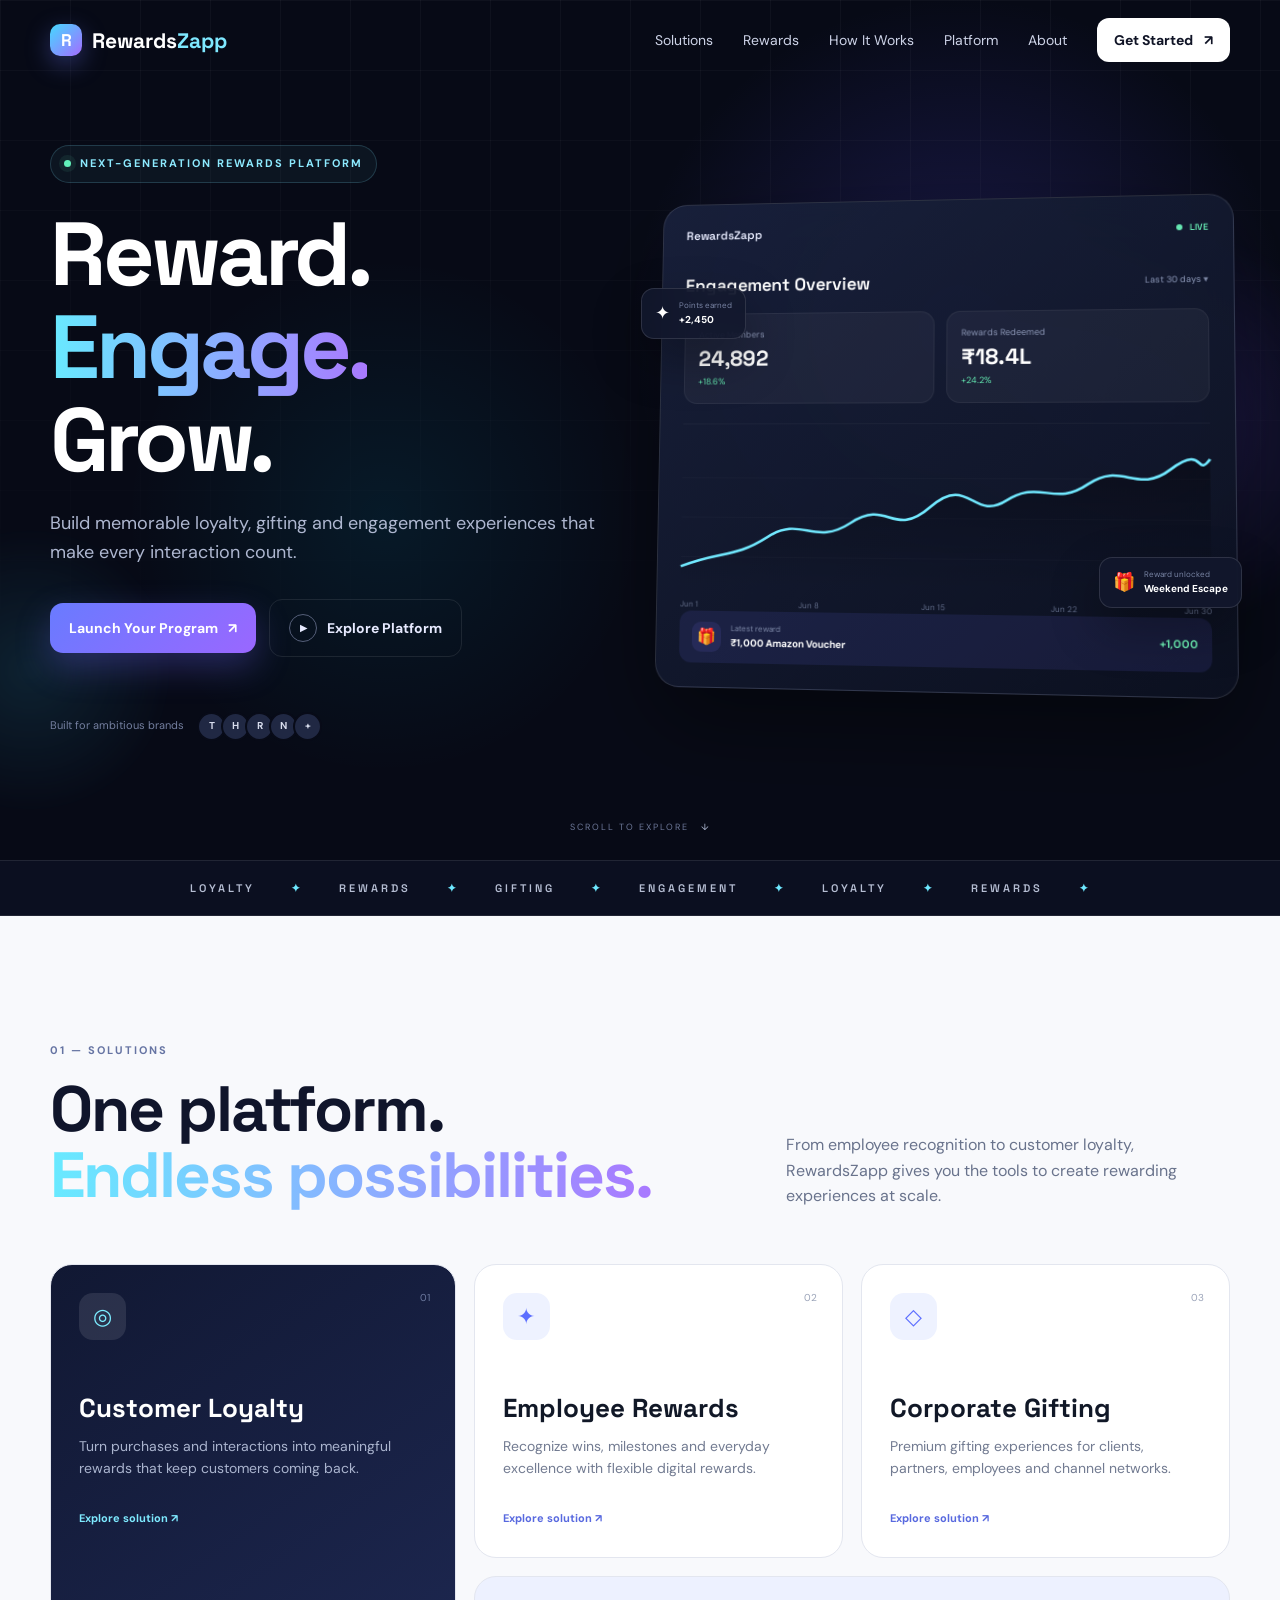
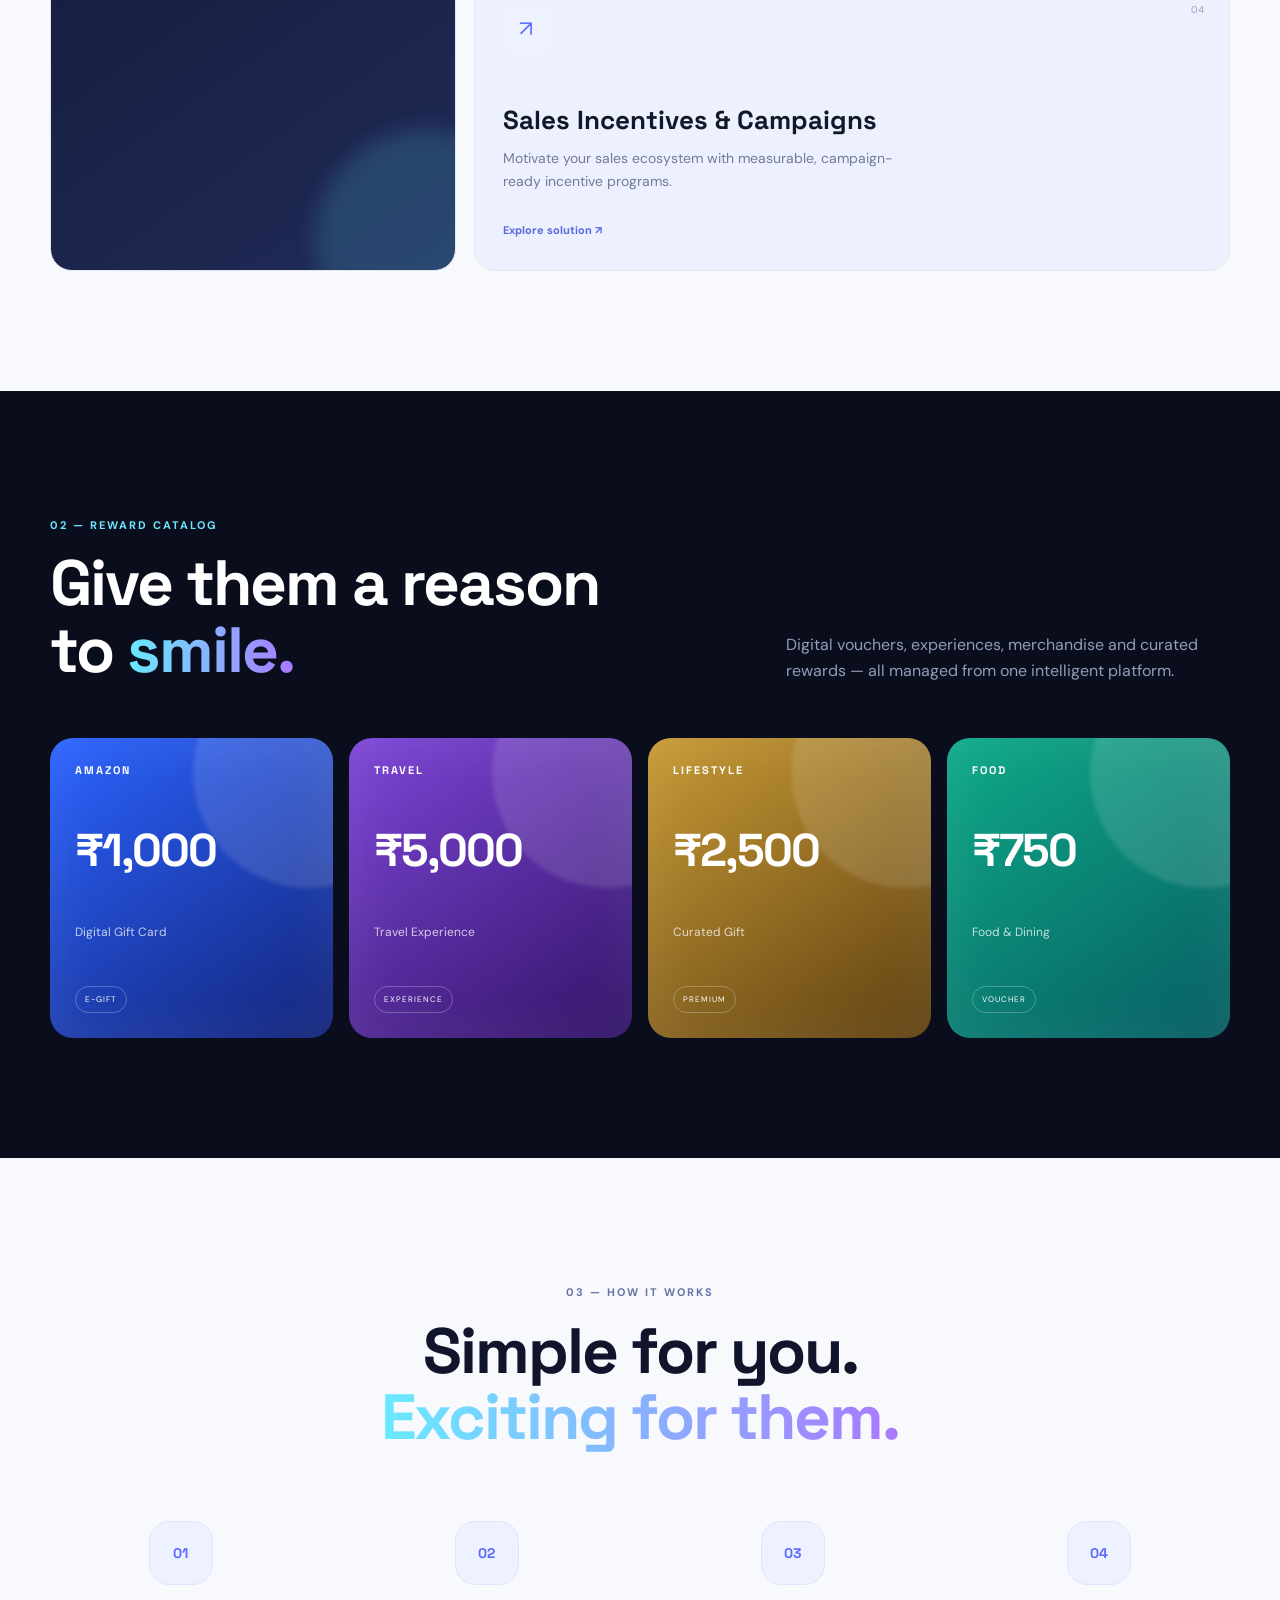
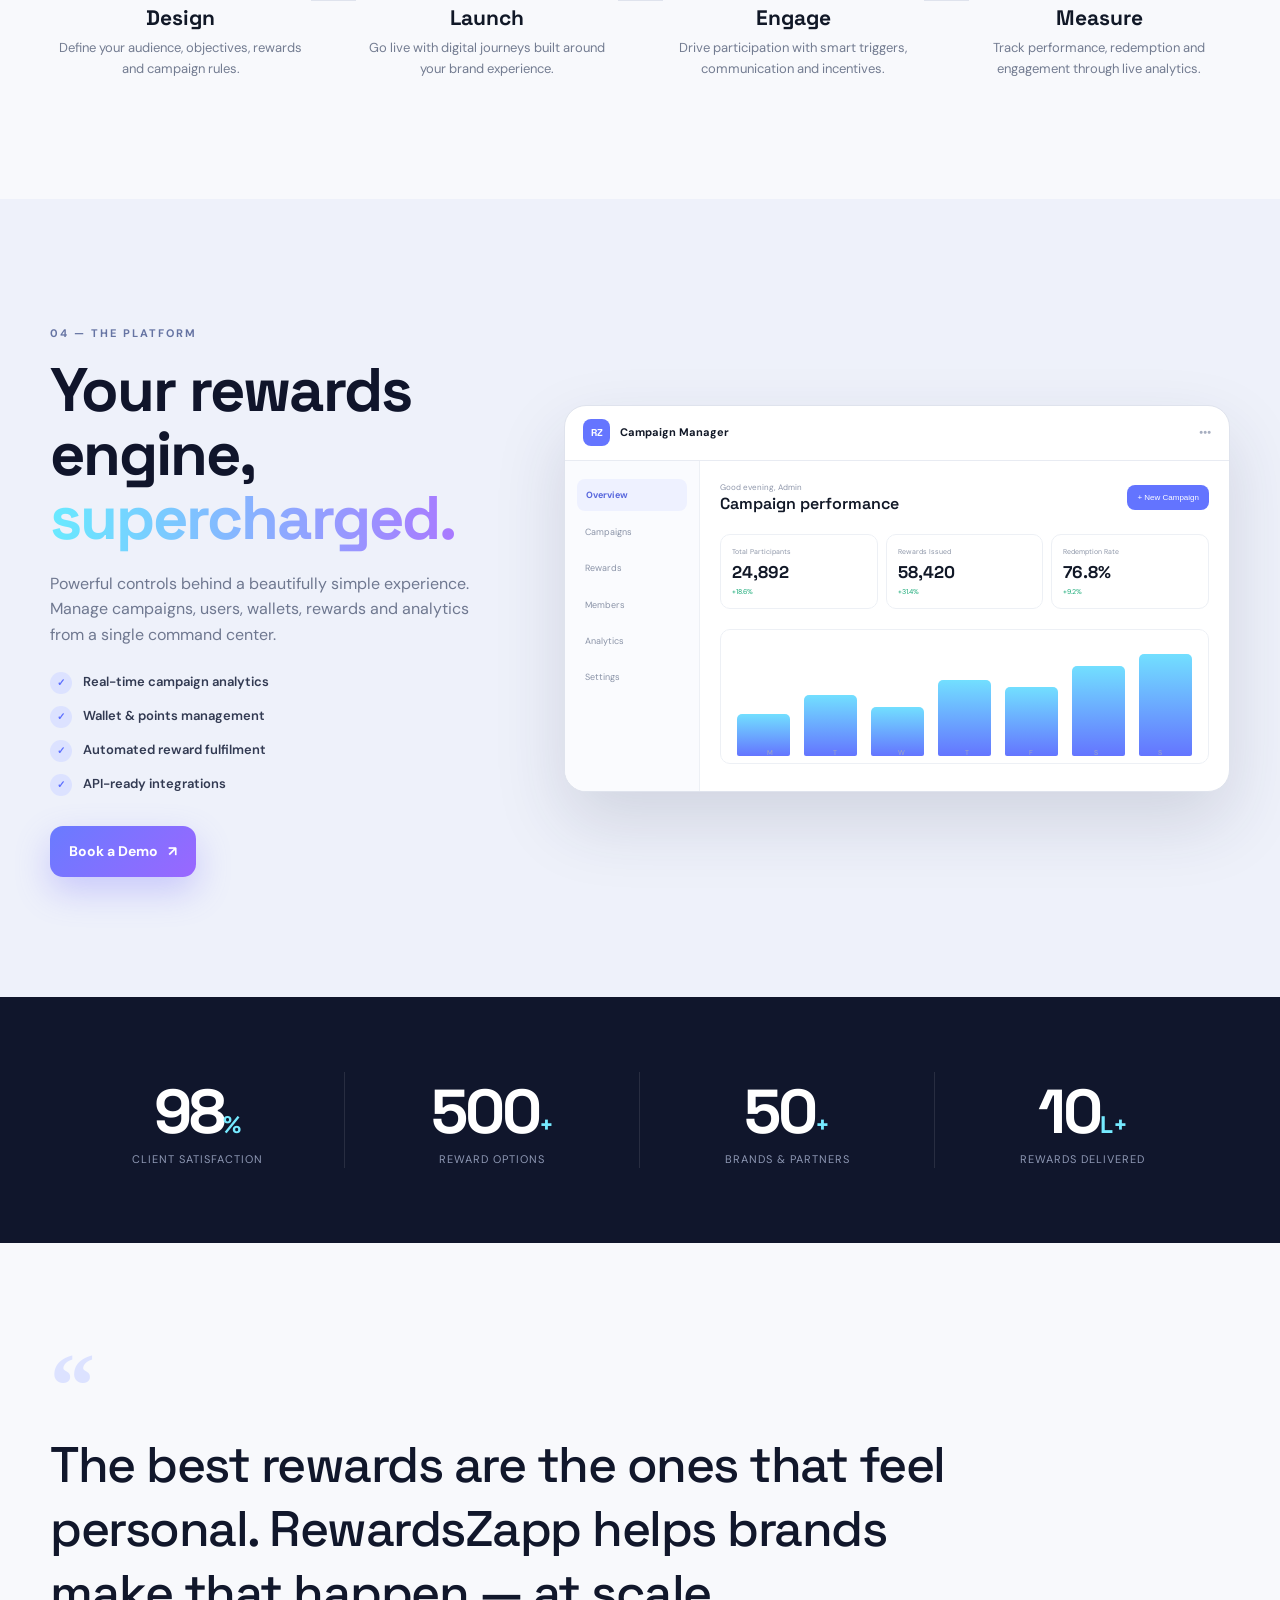
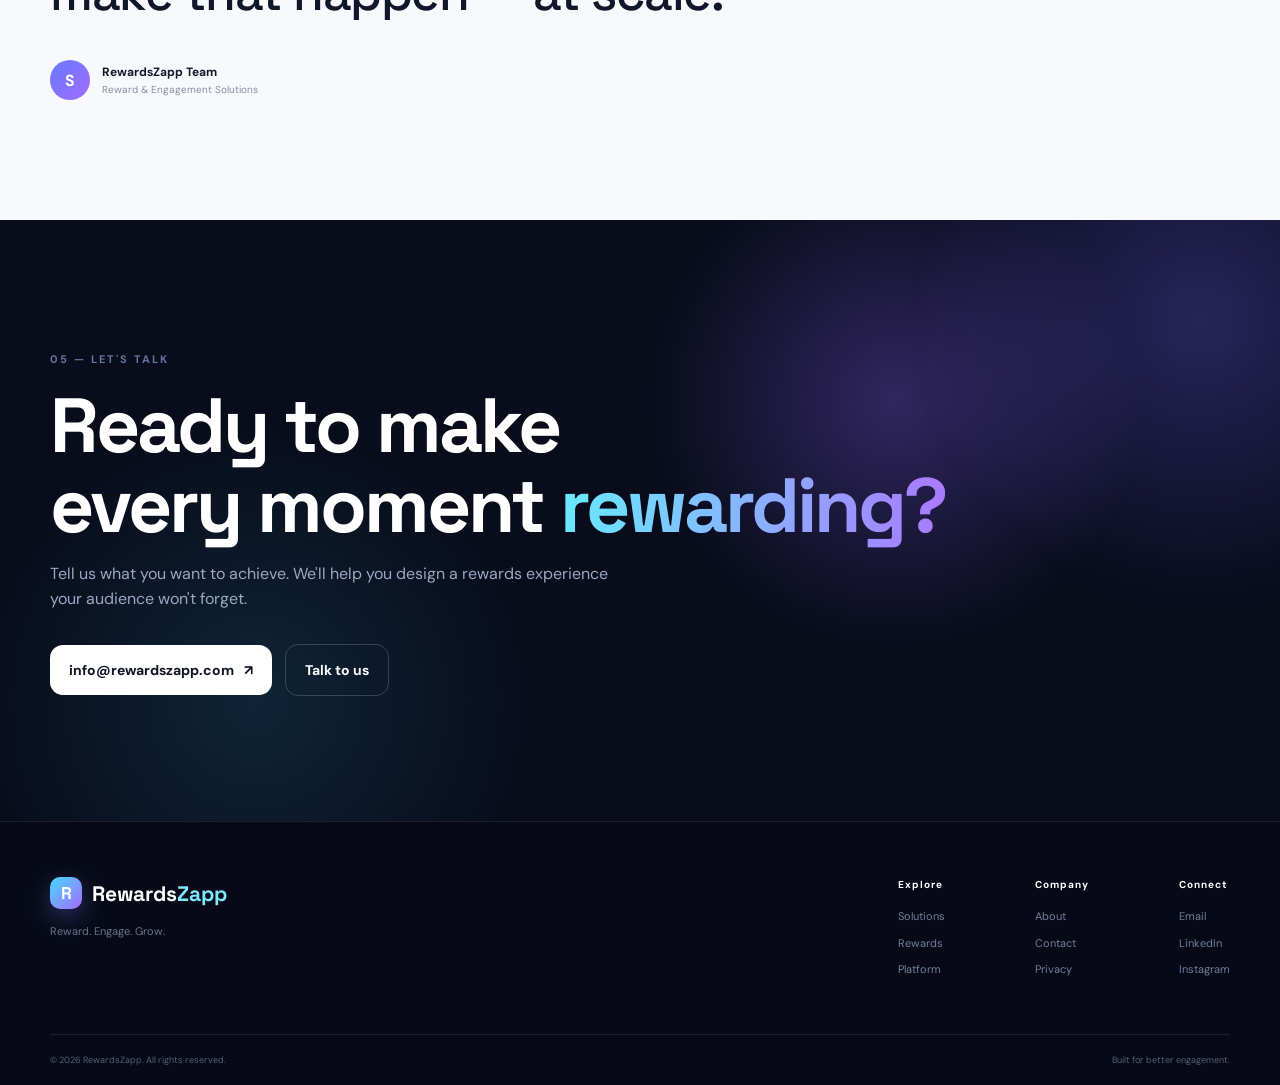
==== commit 0a288f84: "Update index.html" ====
--- a/index.html
+++ b/index.html
@@ -176,7 +176,7 @@
         <span class="section-kicker">05 — LET'S TALK</span>
         <h2>Ready to make<br>every moment <span>rewarding?</span></h2>
         <p>Tell us what you want to achieve. We'll help you design a rewards experience your audience won't forget.</p>
-        <div class="hero-actions"><a href="mailto:hello@rewardszapp.com" class="btn btn-light">hello@rewardszapp.com <span>↗</span></a><a href="tel:+919000000000" class="btn btn-outline-light">Talk to us</a></div>
+        <div class="hero-actions"><a href="mailto:info@rewardszapp.com" class="btn btn-light">info@rewardszapp.com <span>↗</span></a><a href="tel:+91-7207731161" class="btn btn-outline-light">Talk to us</a></div>
       </div>
     </section>
   </main>
@@ -191,4 +191,4 @@
 
   <script src="script.js"></script>
 </body>
-</html>+</html>
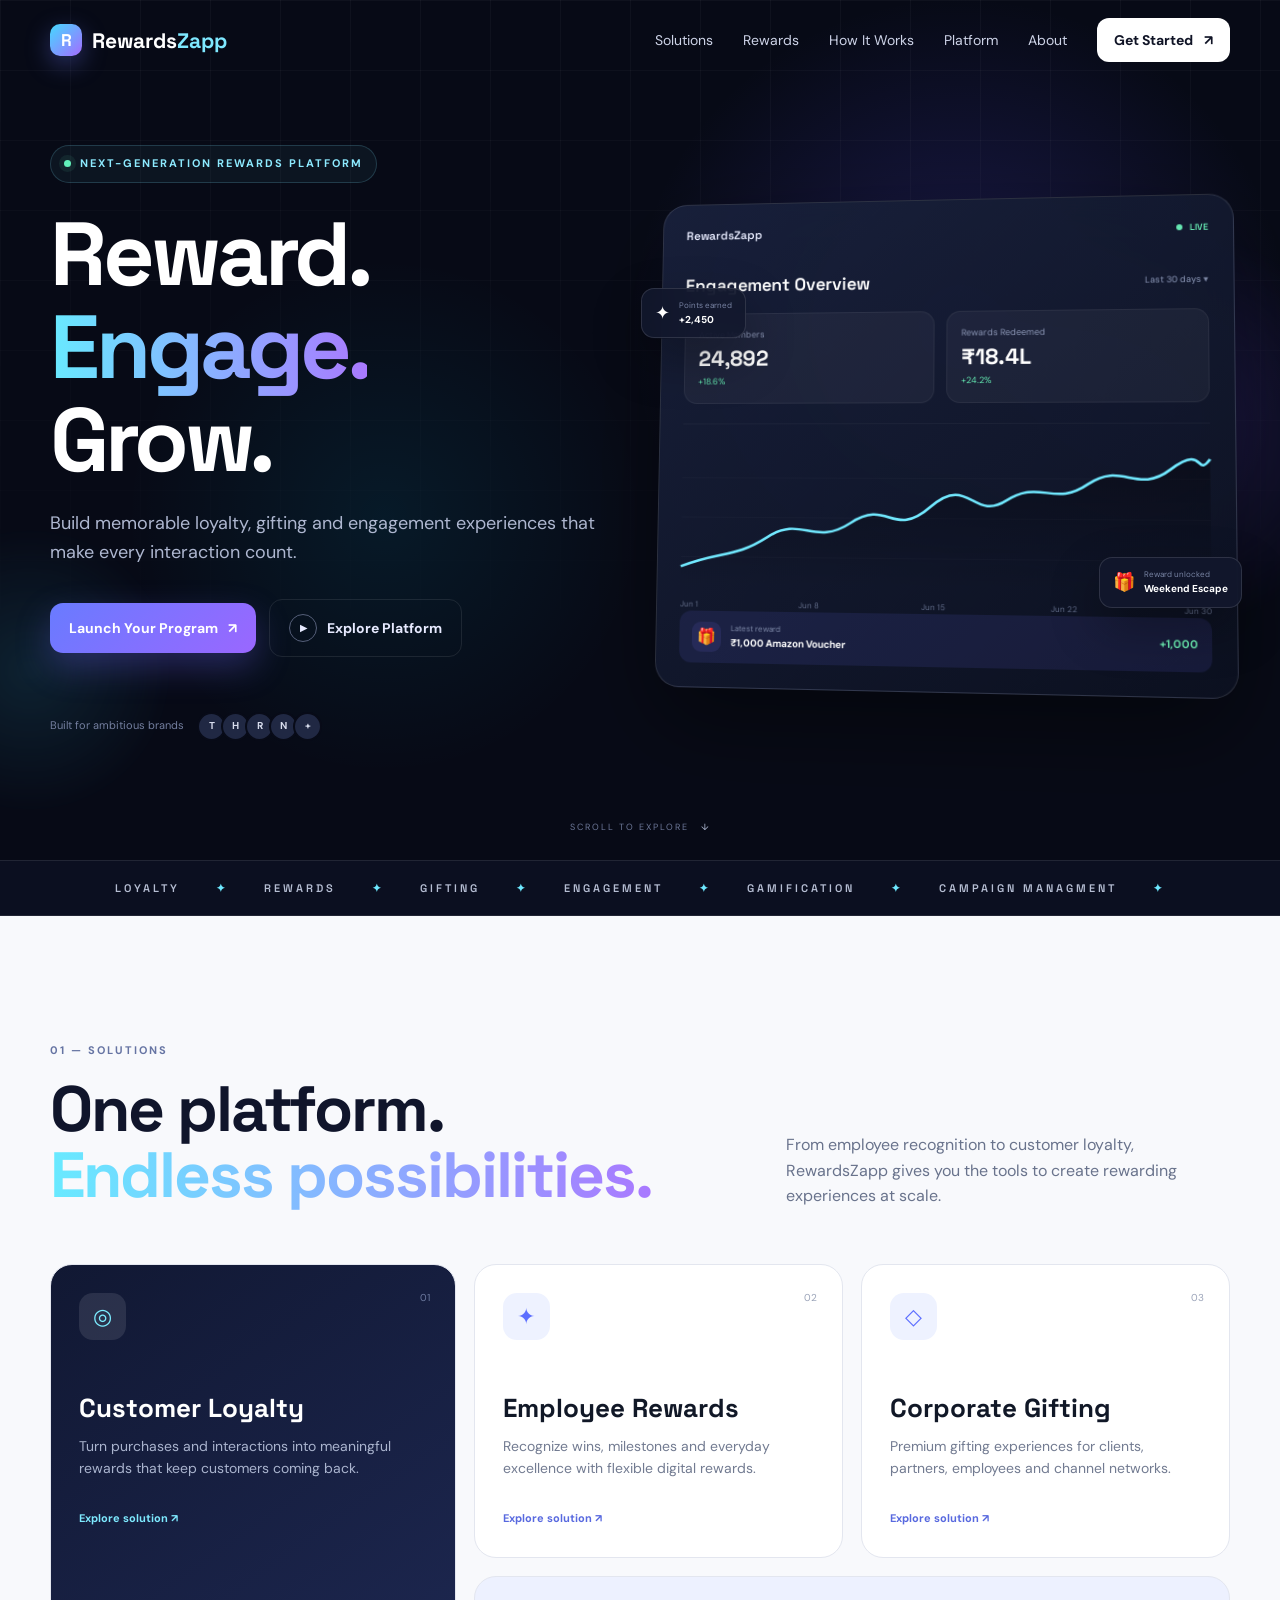
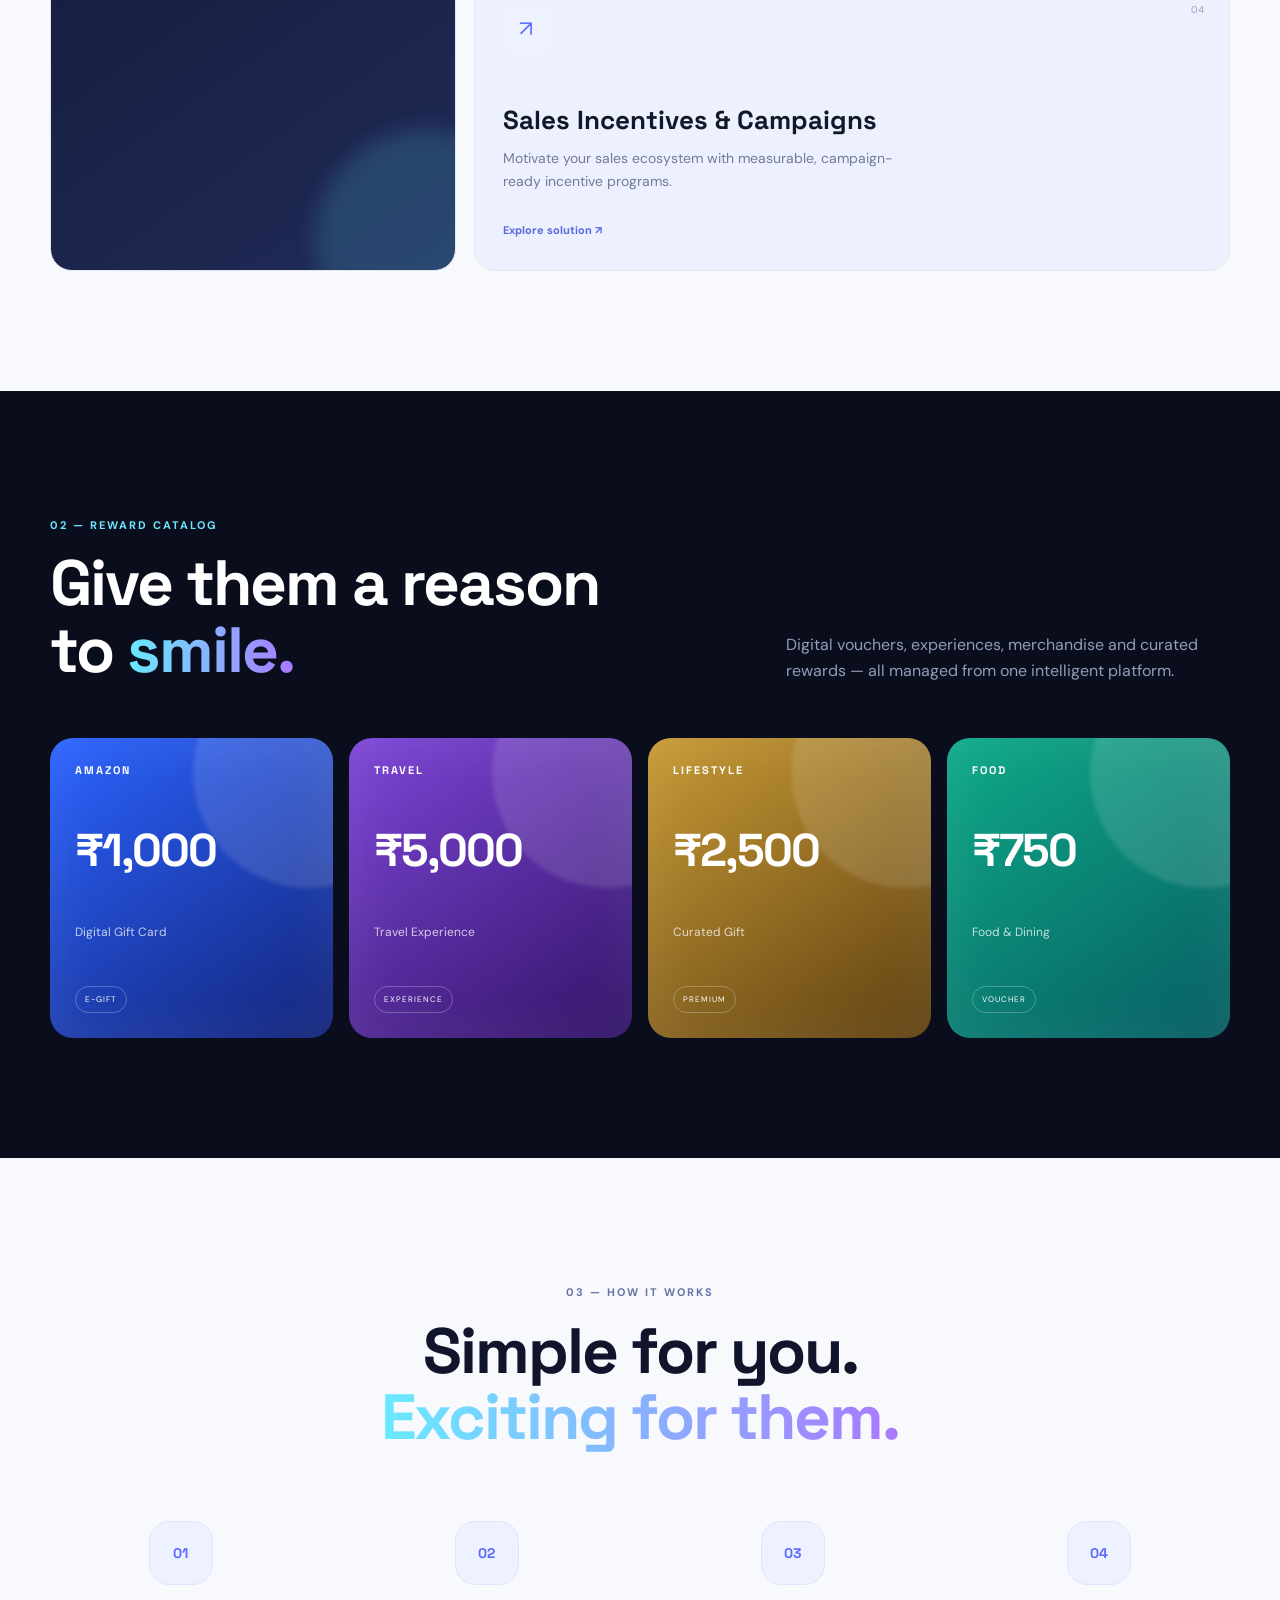
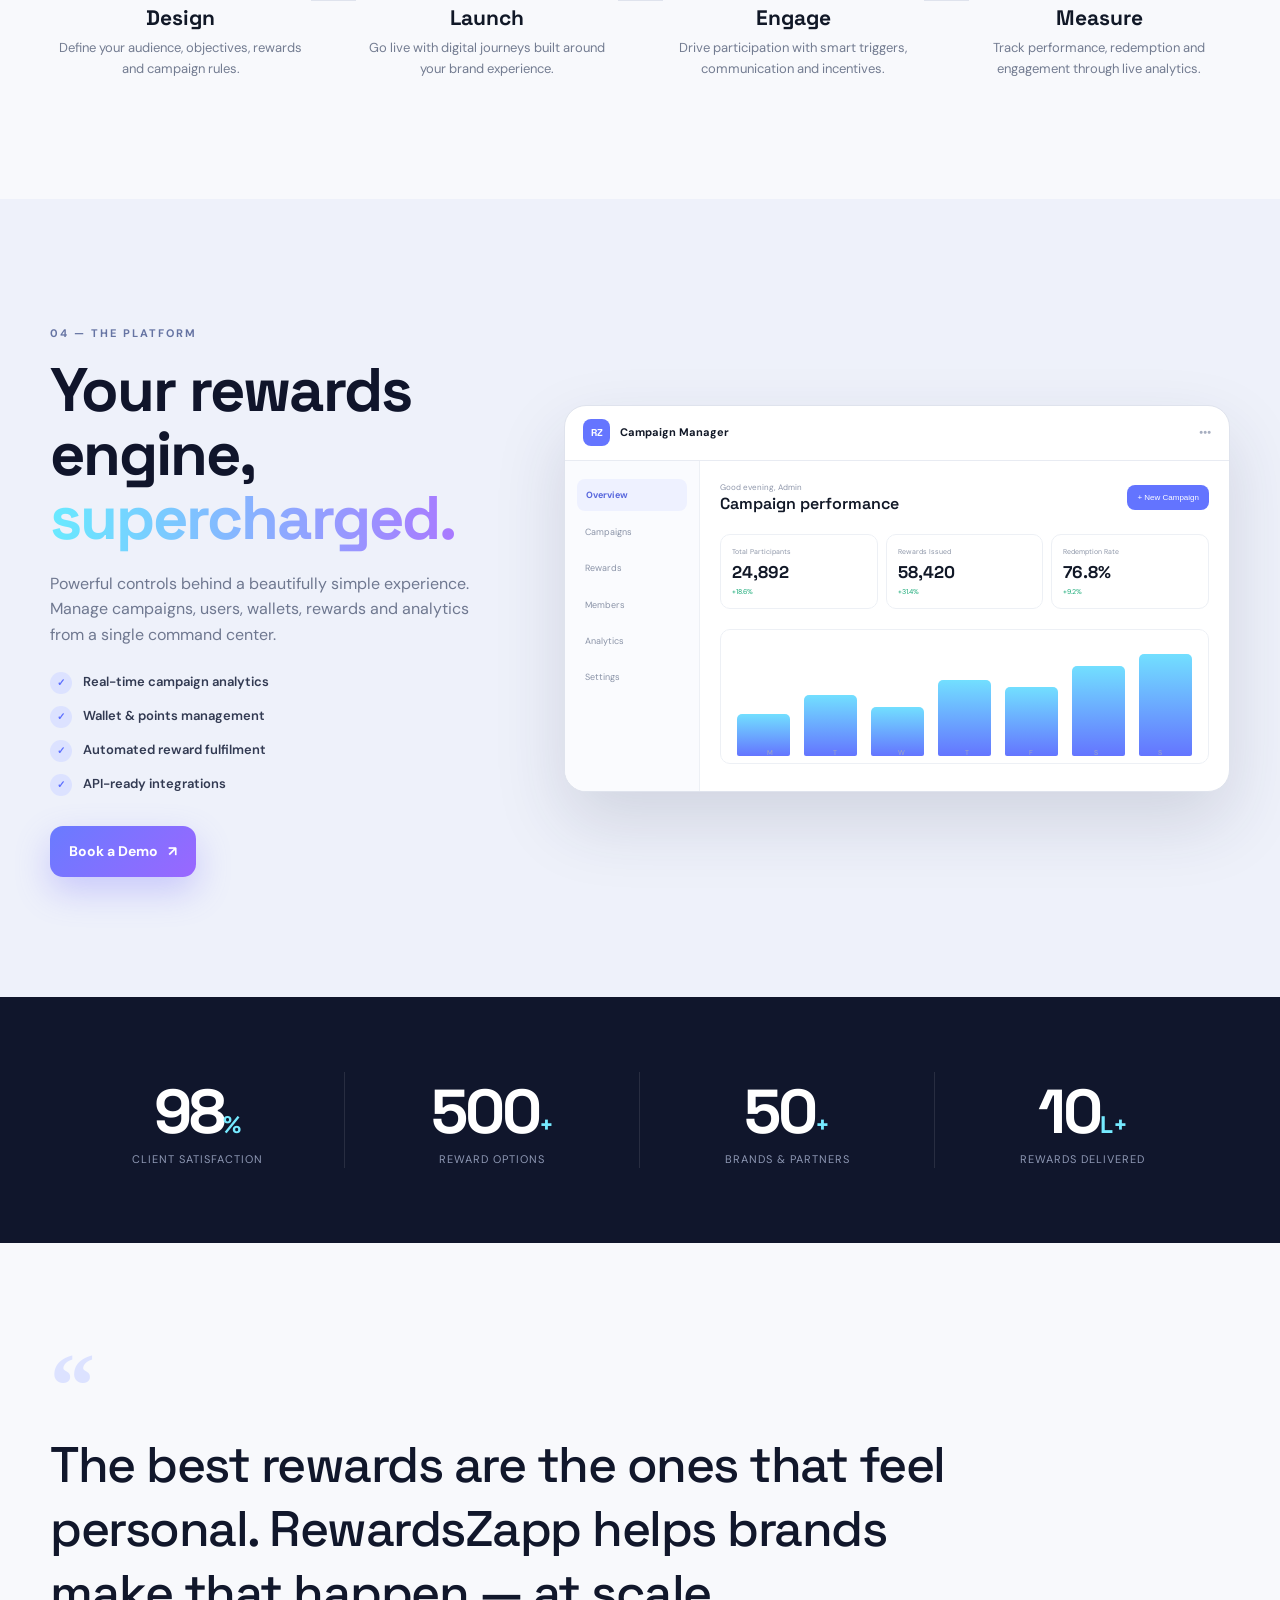
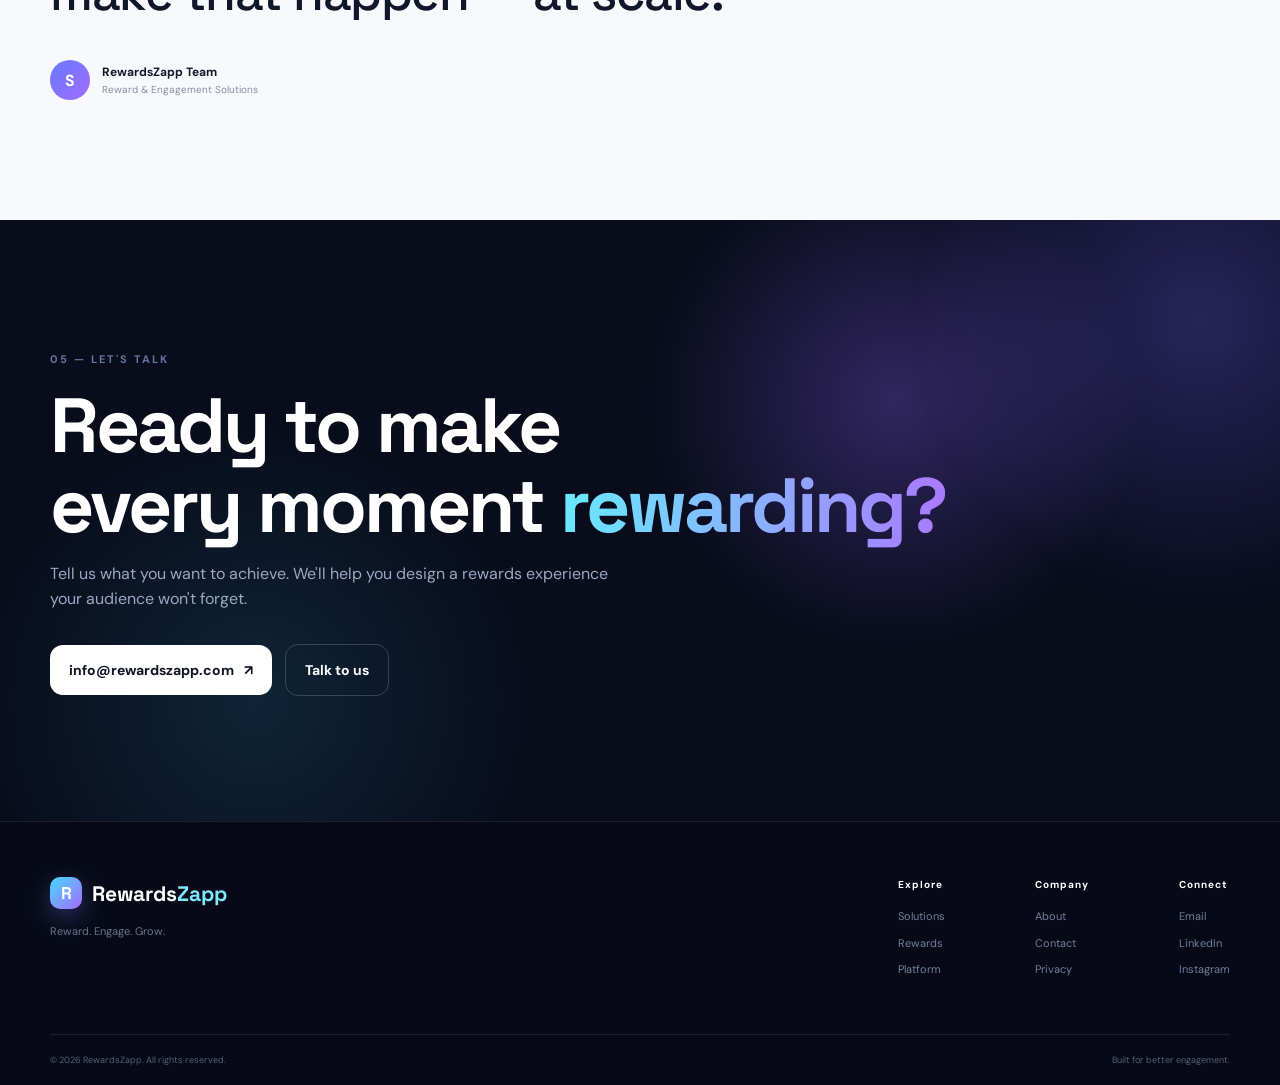
==== commit 1b56075e: "Update index.html" ====
--- a/index.html
+++ b/index.html
@@ -77,7 +77,7 @@
     </section>
 
     <section class="marquee-section">
-      <div class="marquee"><span>LOYALTY</span><i>✦</i><span>REWARDS</span><i>✦</i><span>GIFTING</span><i>✦</i><span>ENGAGEMENT</span><i>✦</i><span>LOYALTY</span><i>✦</i><span>REWARDS</span><i>✦</i></div>
+      <div class="marquee"><span>LOYALTY</span><i>✦</i><span>REWARDS</span><i>✦</i><span>GIFTING</span><i>✦</i><span>ENGAGEMENT</span><i>✦</i><span>GAMIFICATION</span><i>✦</i><span>CAMPAIGN MANAGMENT</span><i>✦</i></div>
     </section>
 
     <section class="section" id="solutions">
